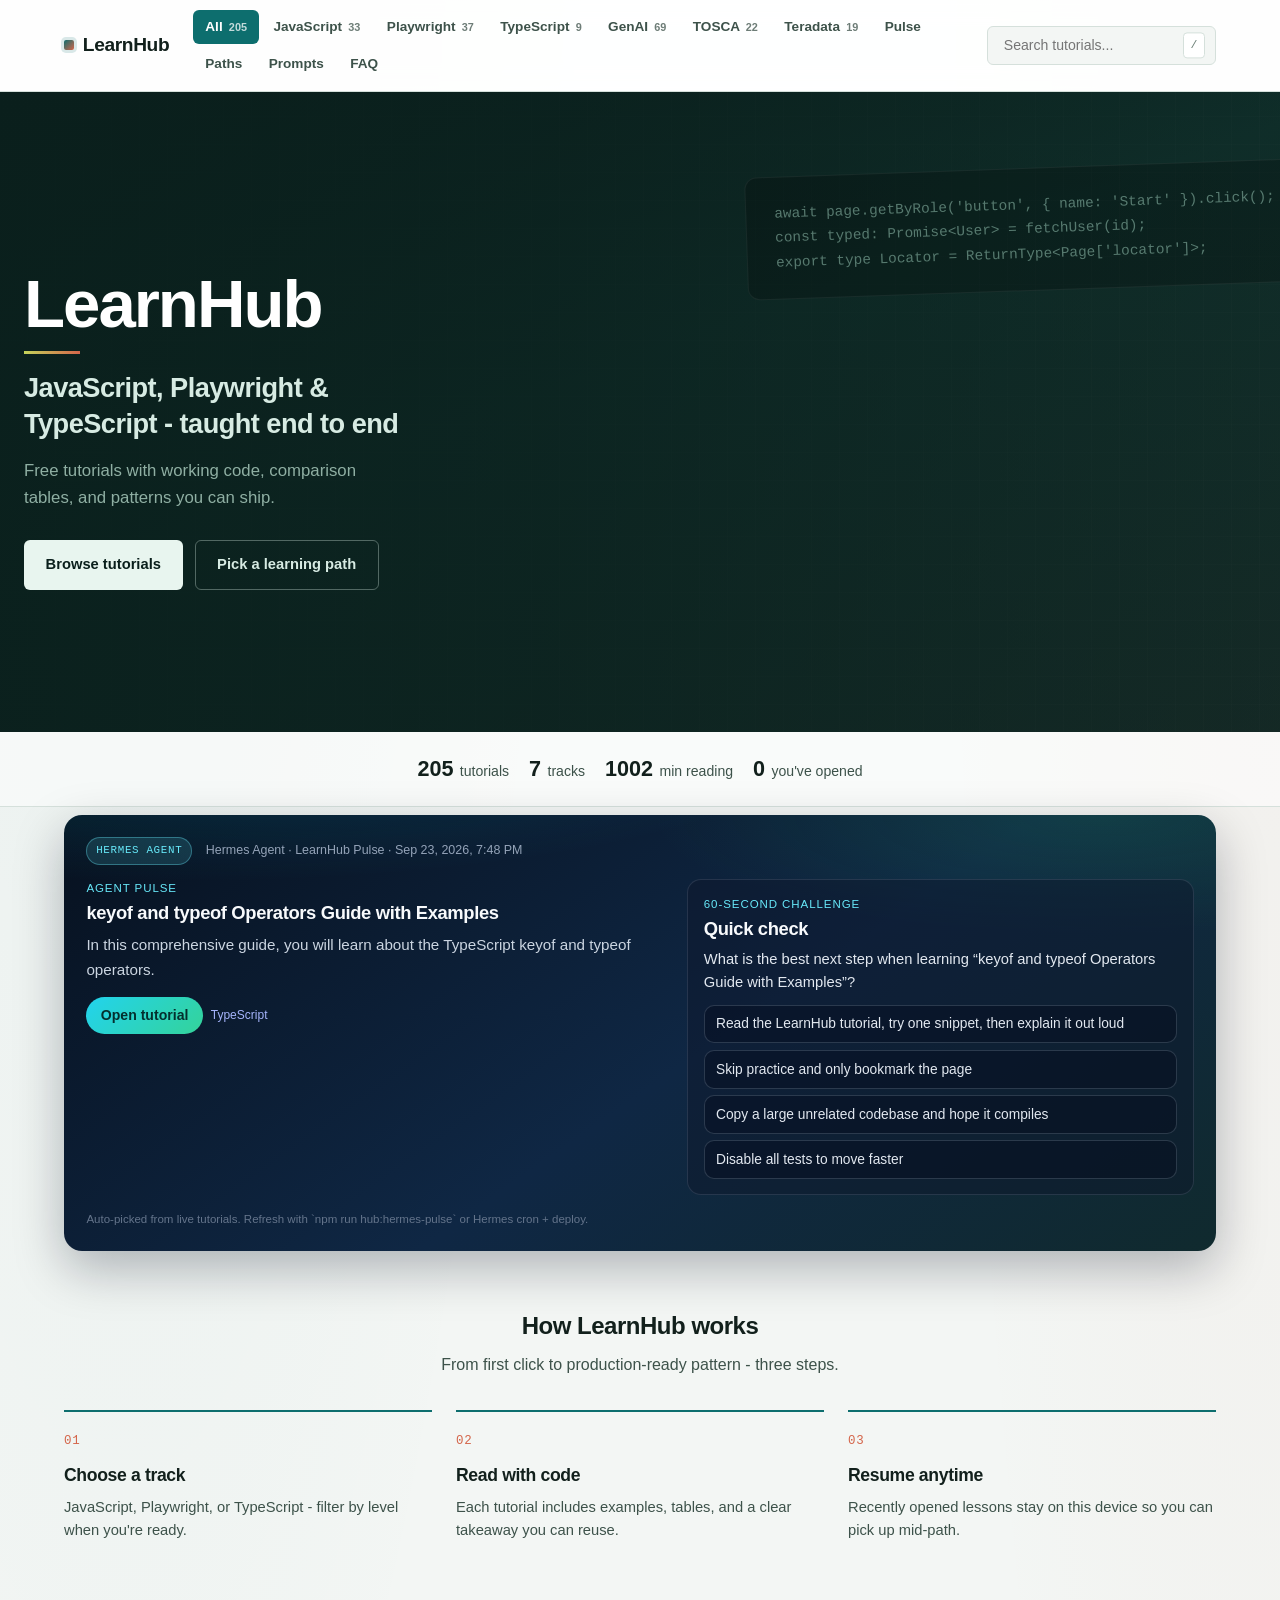
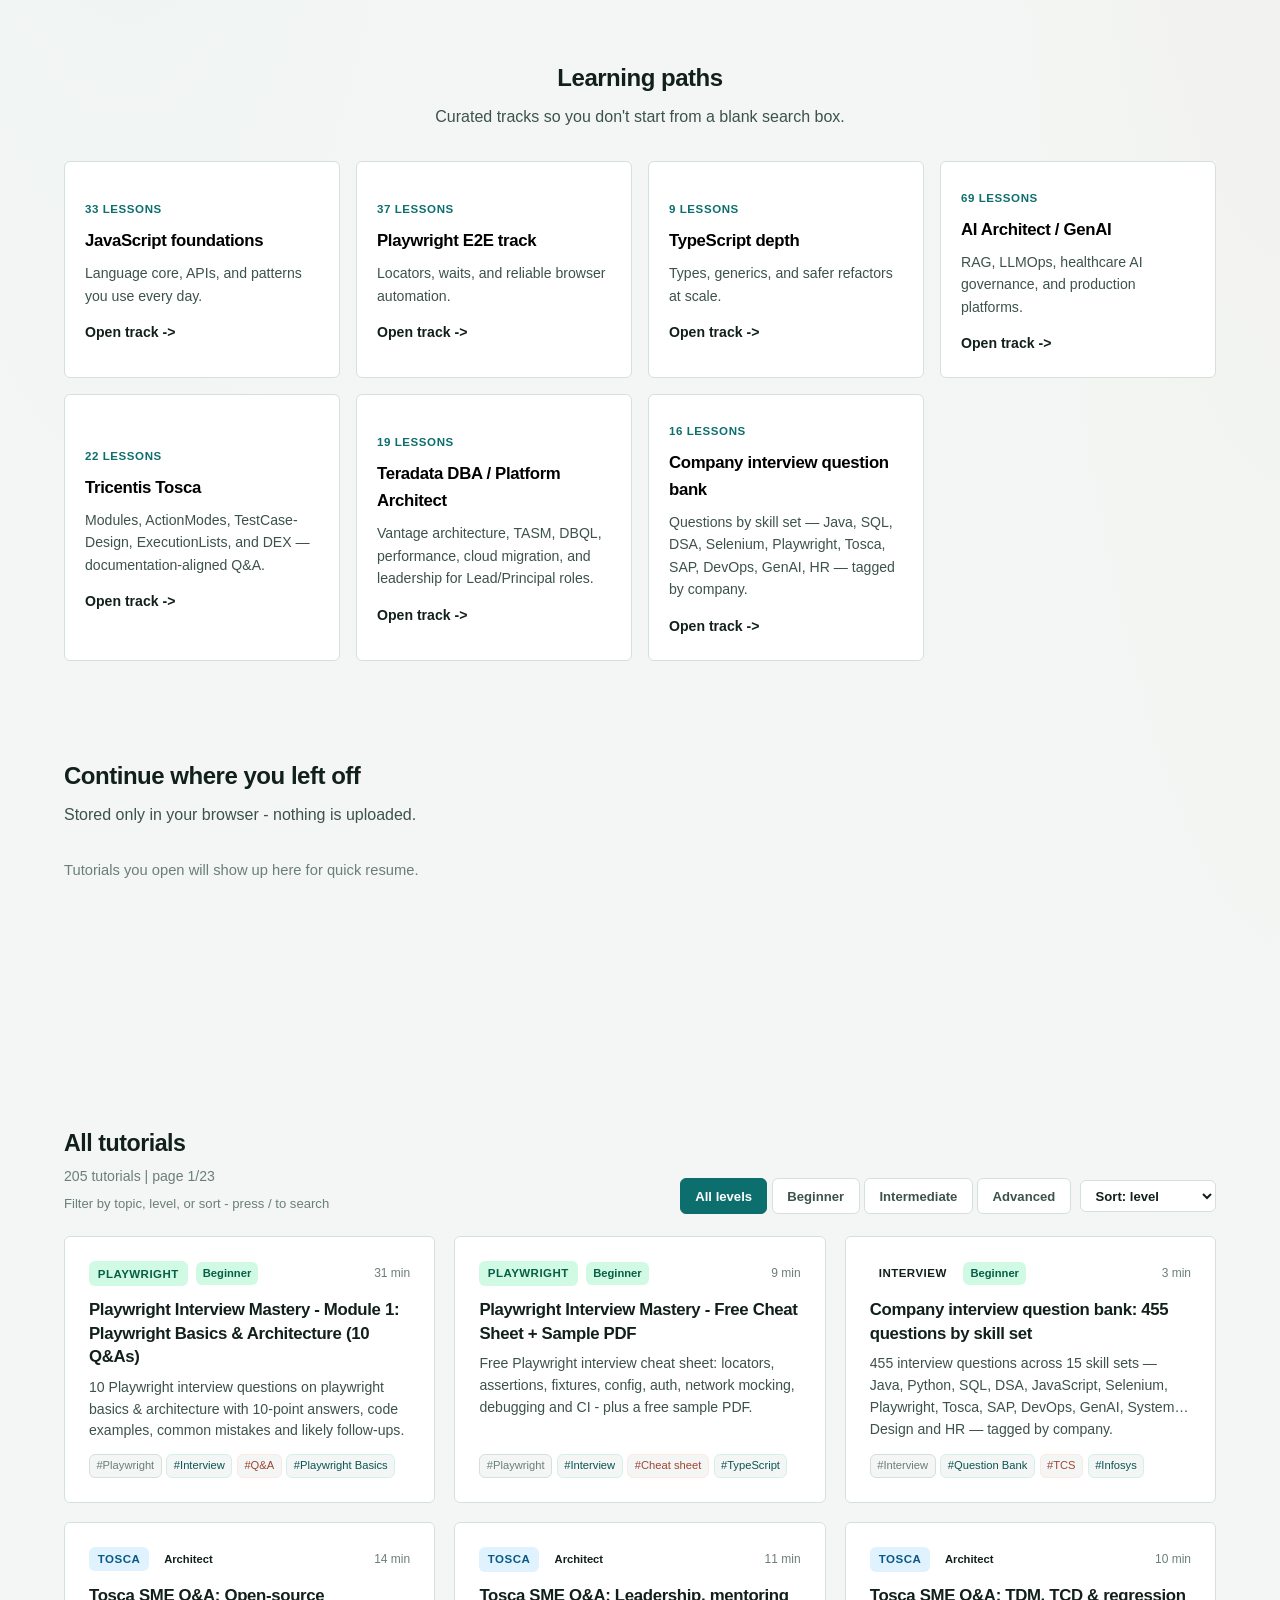
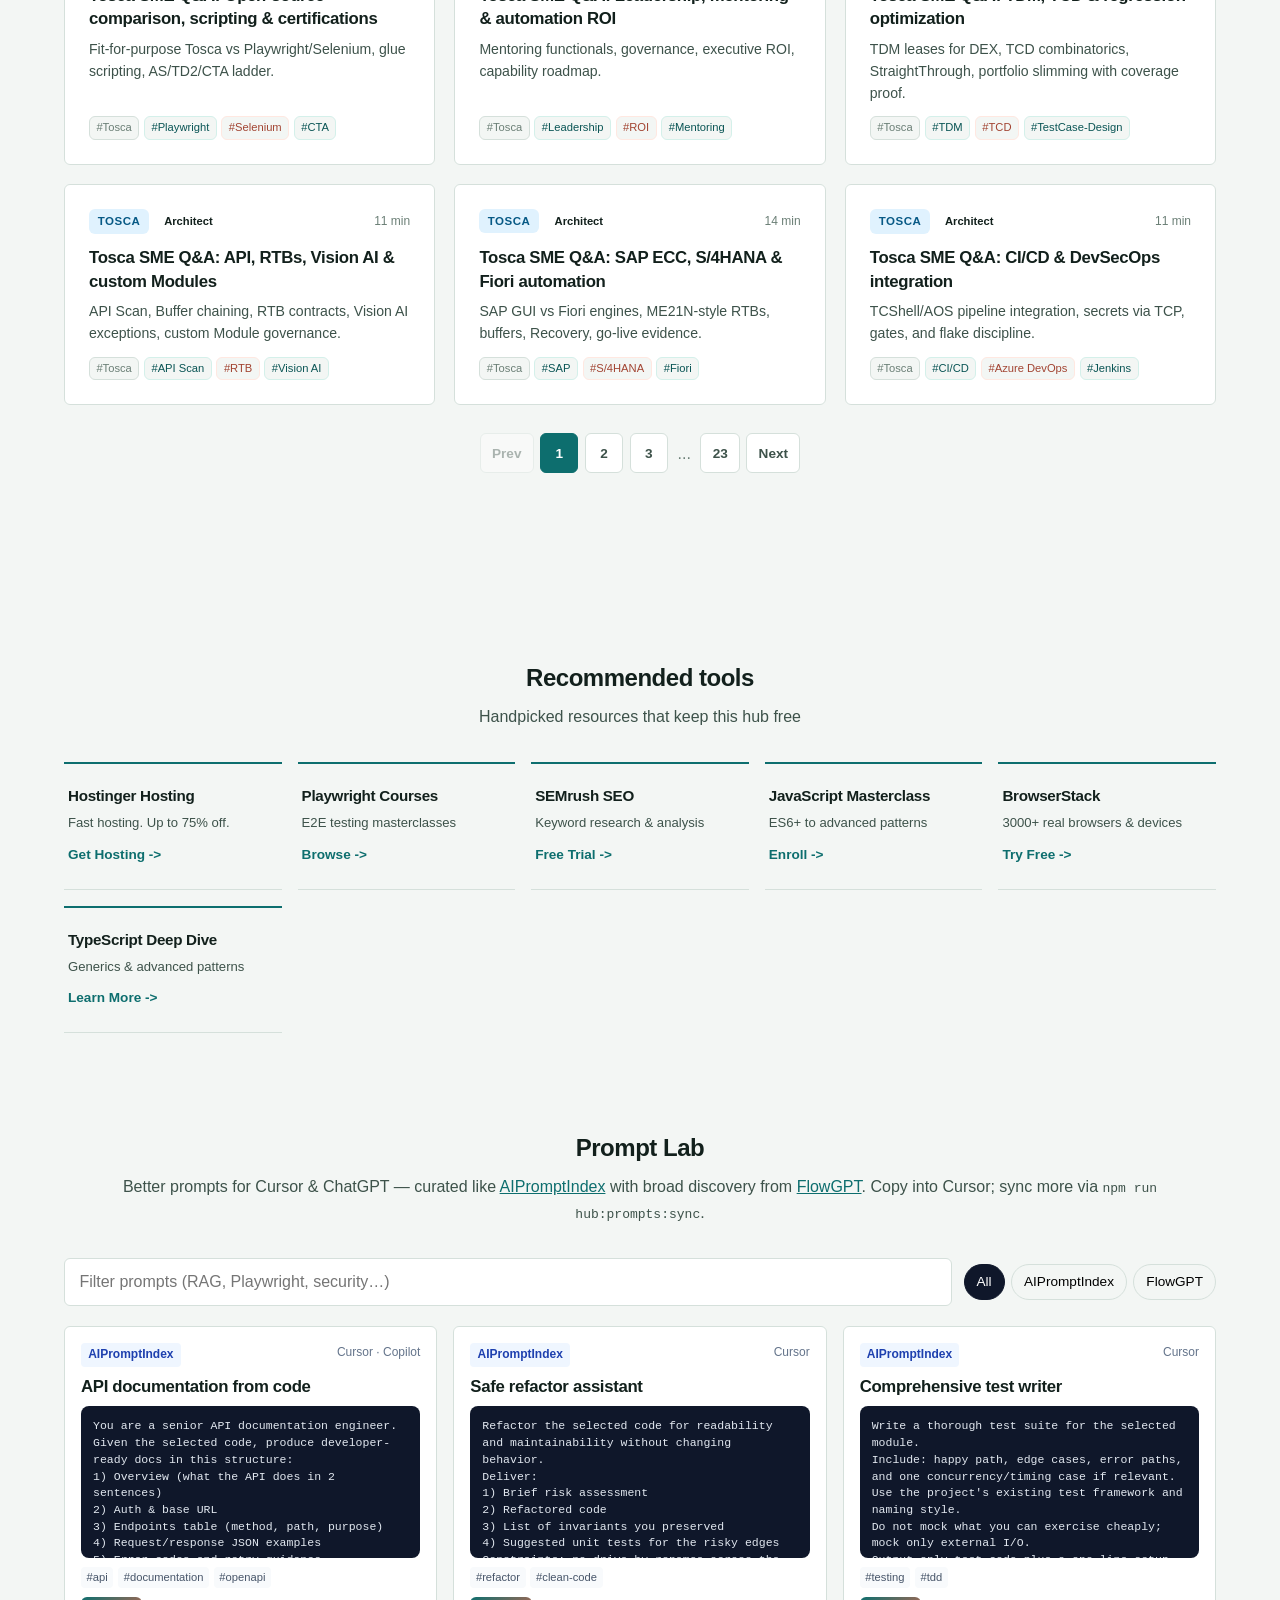
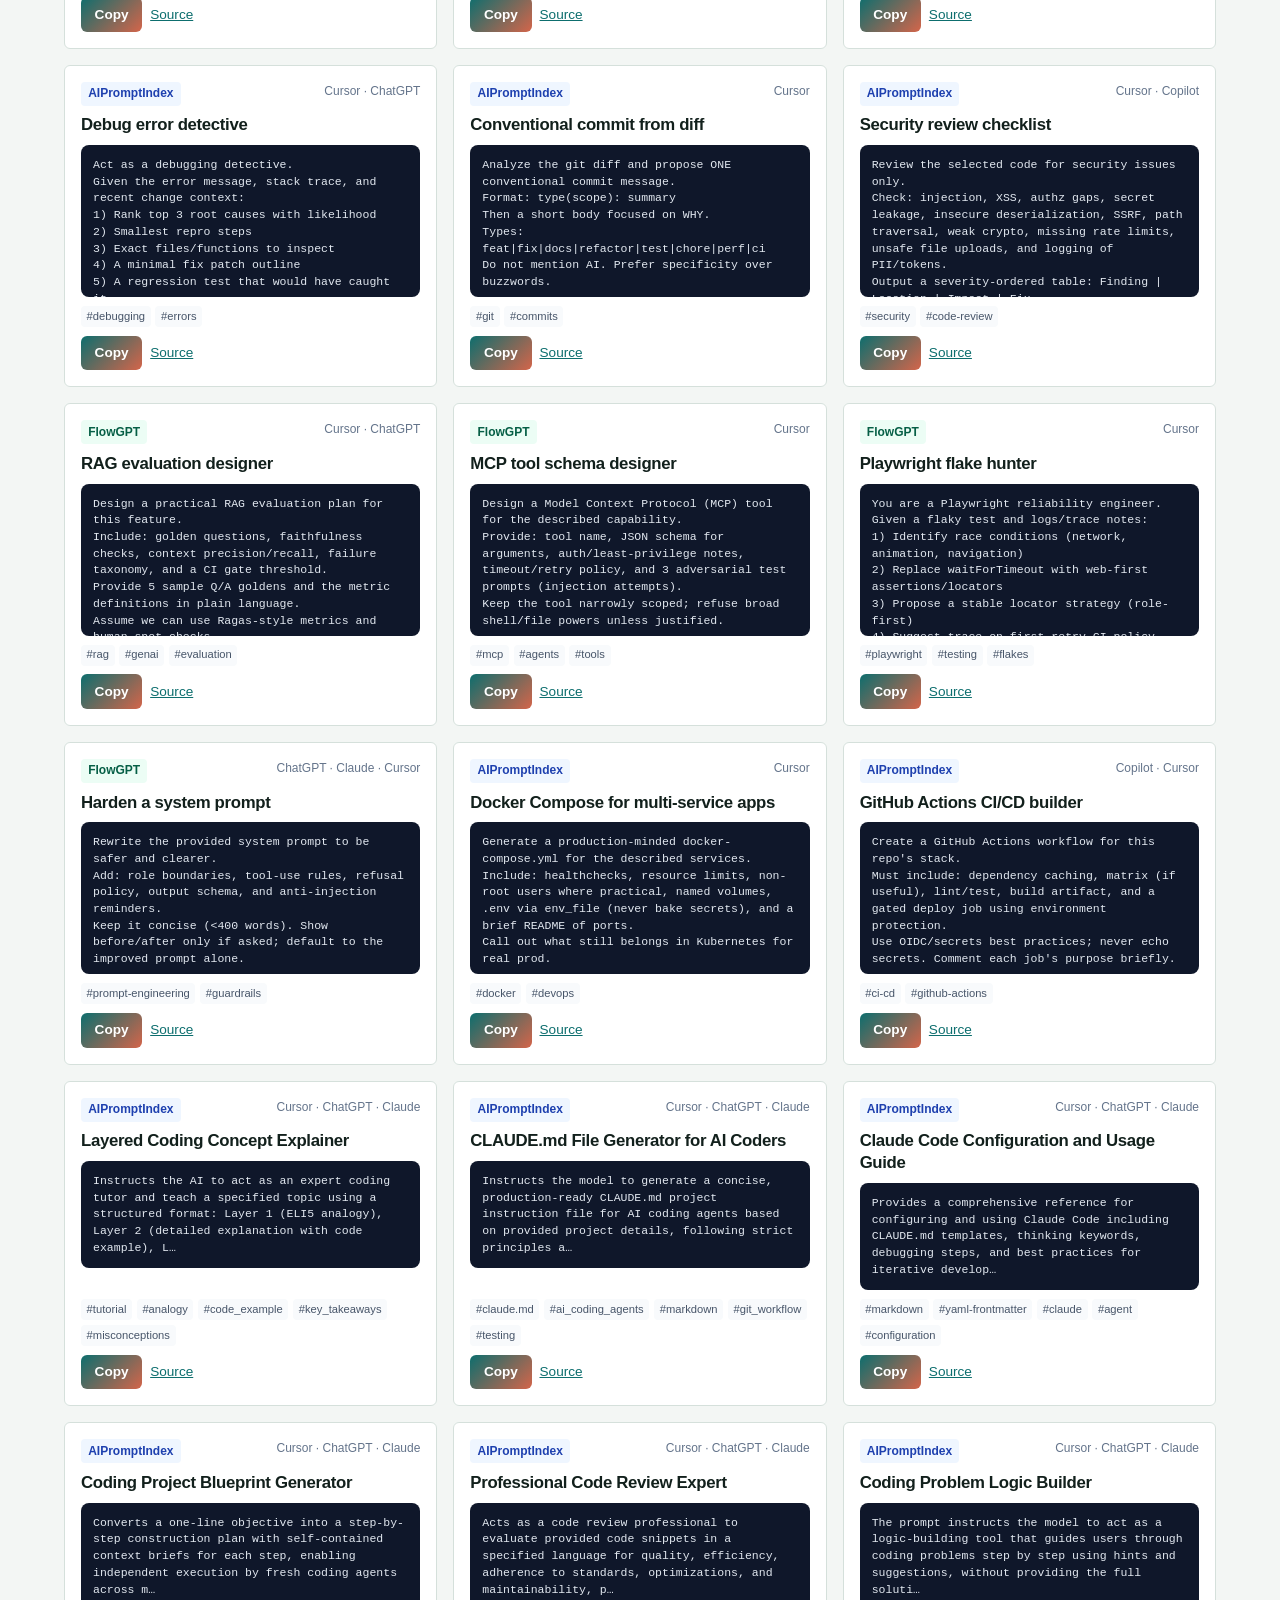
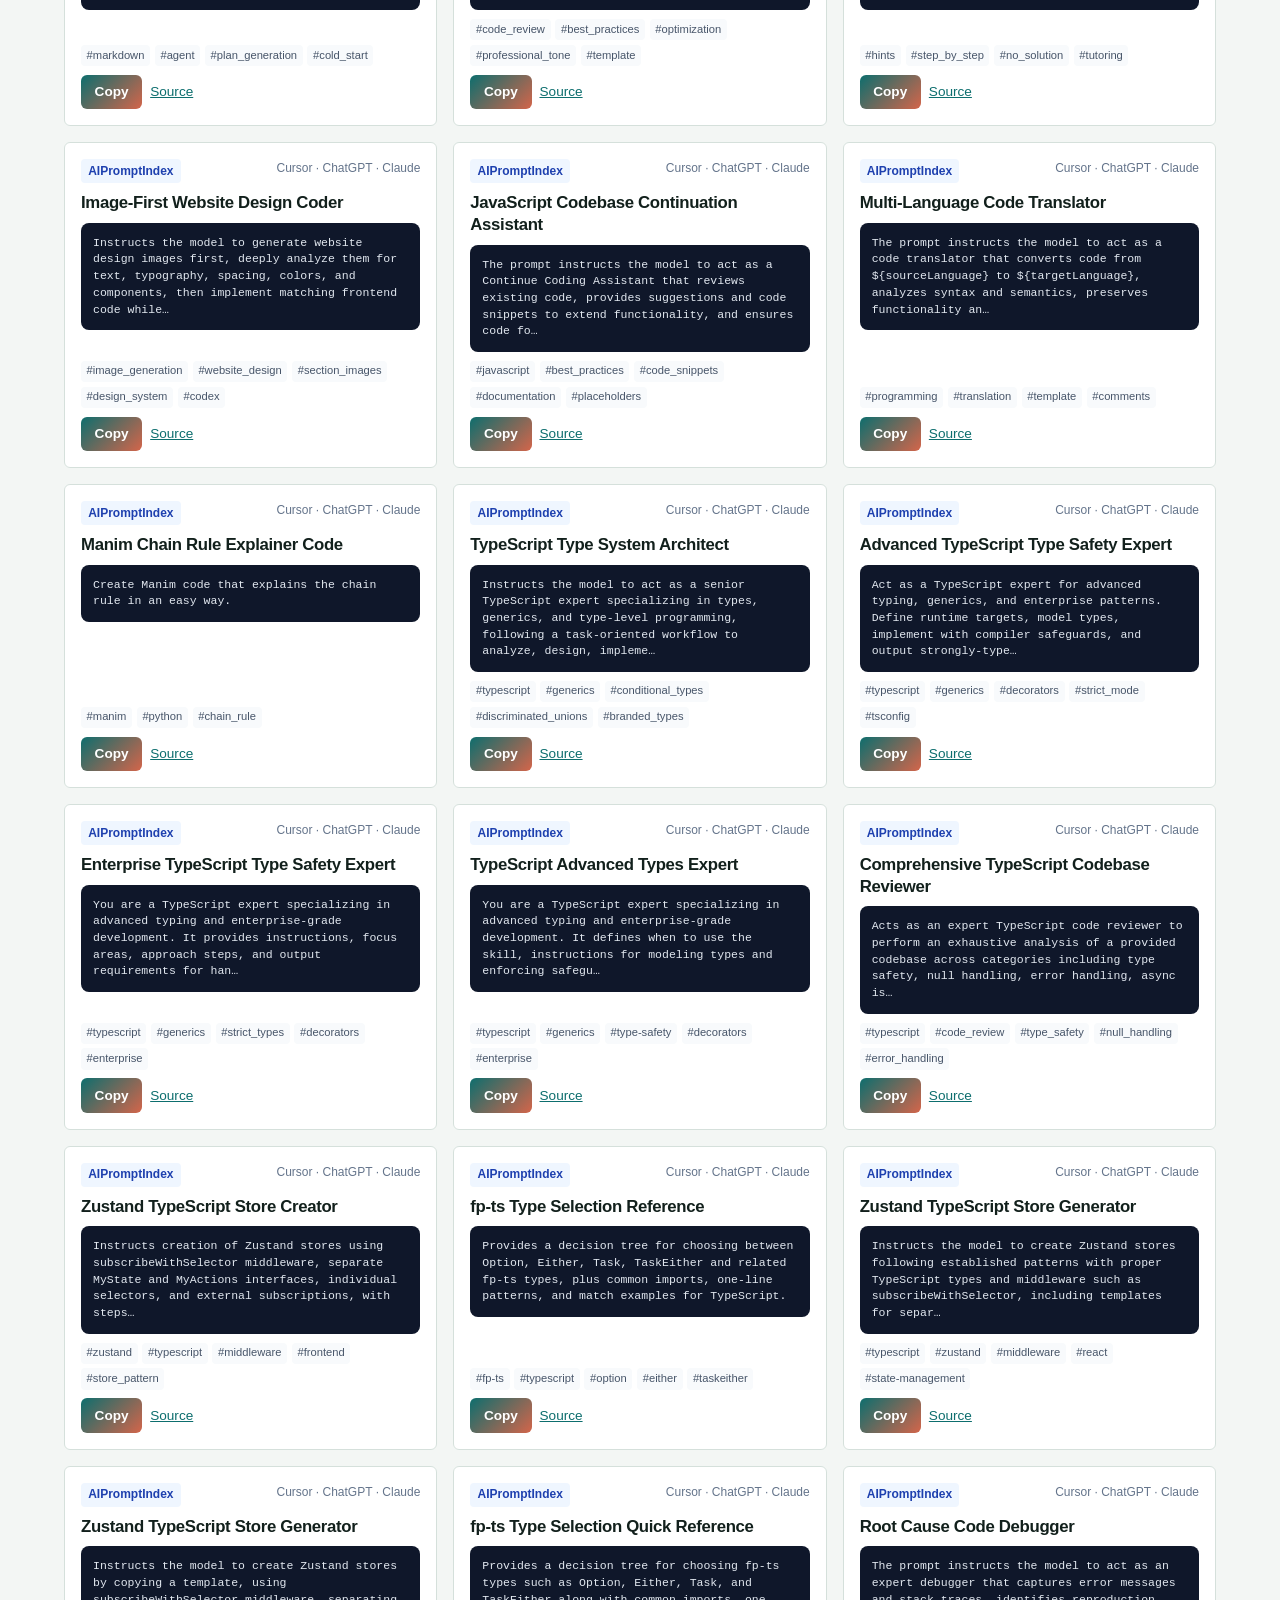
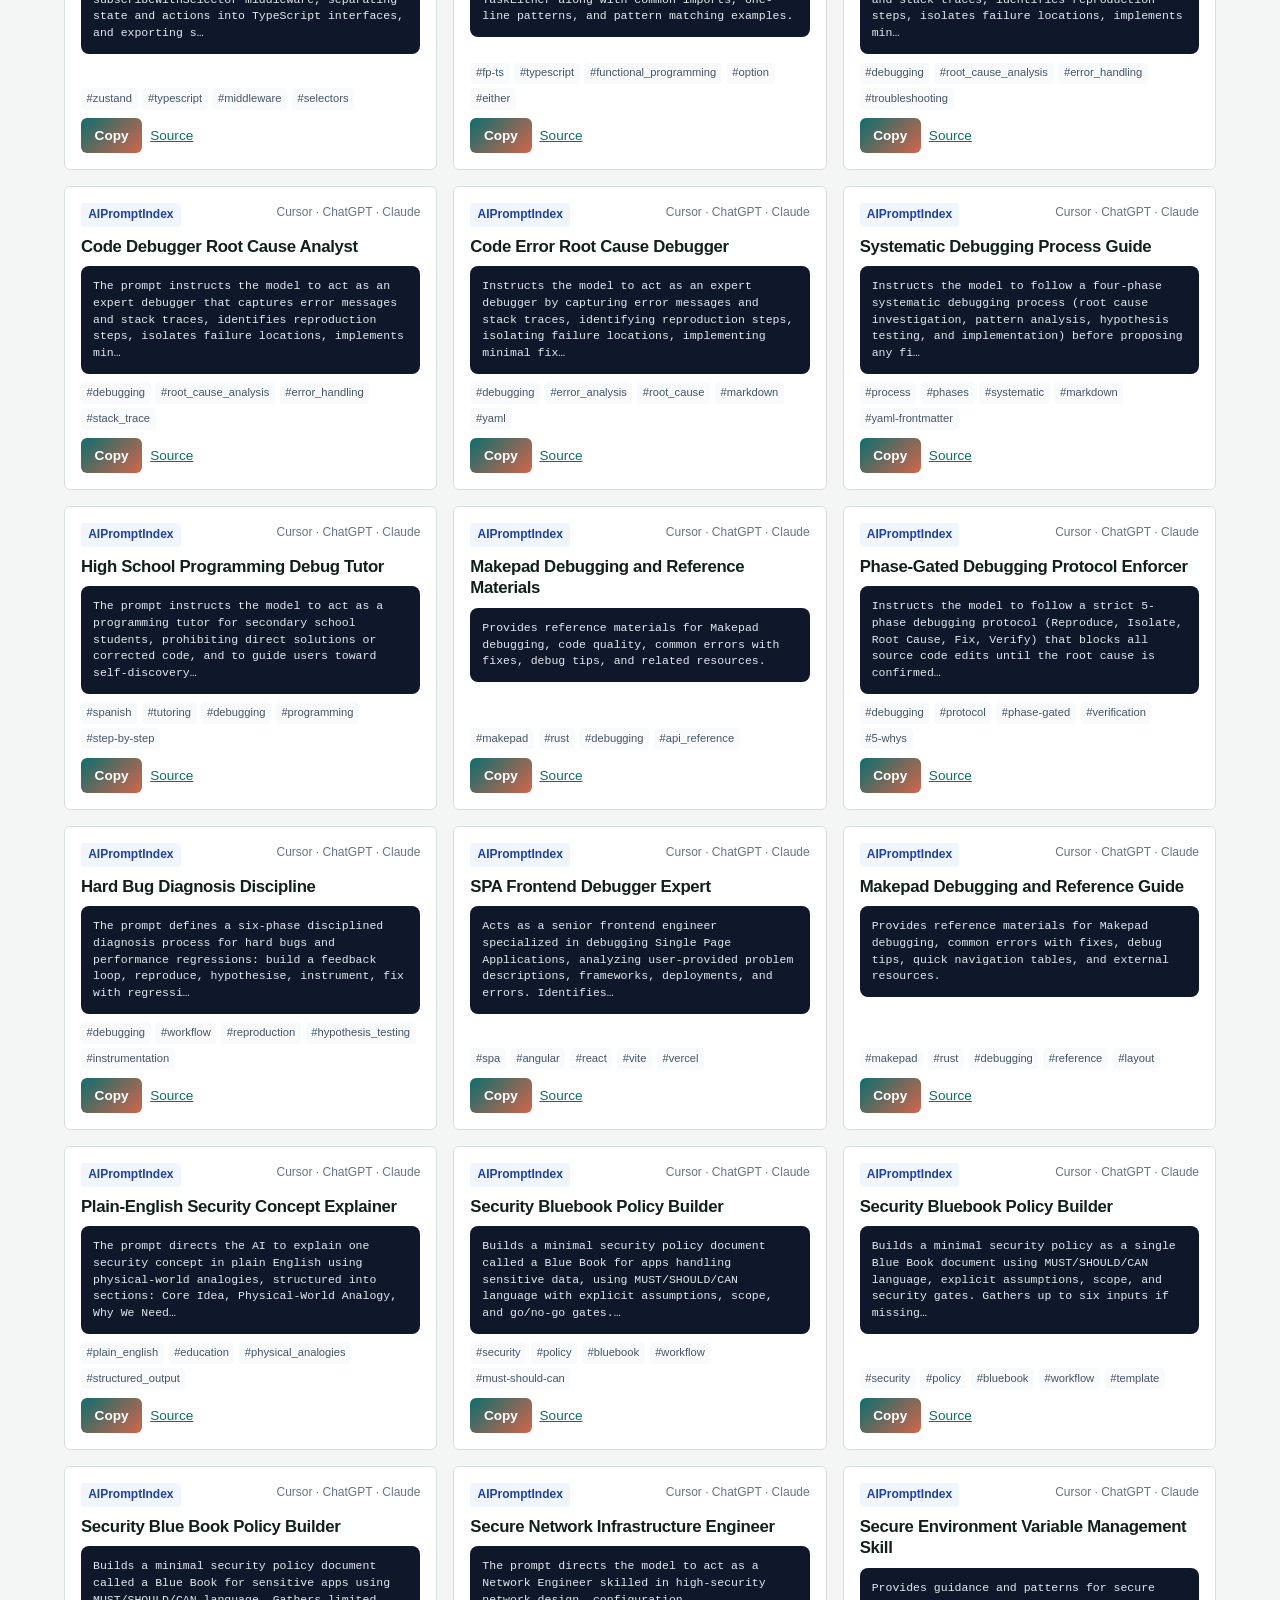
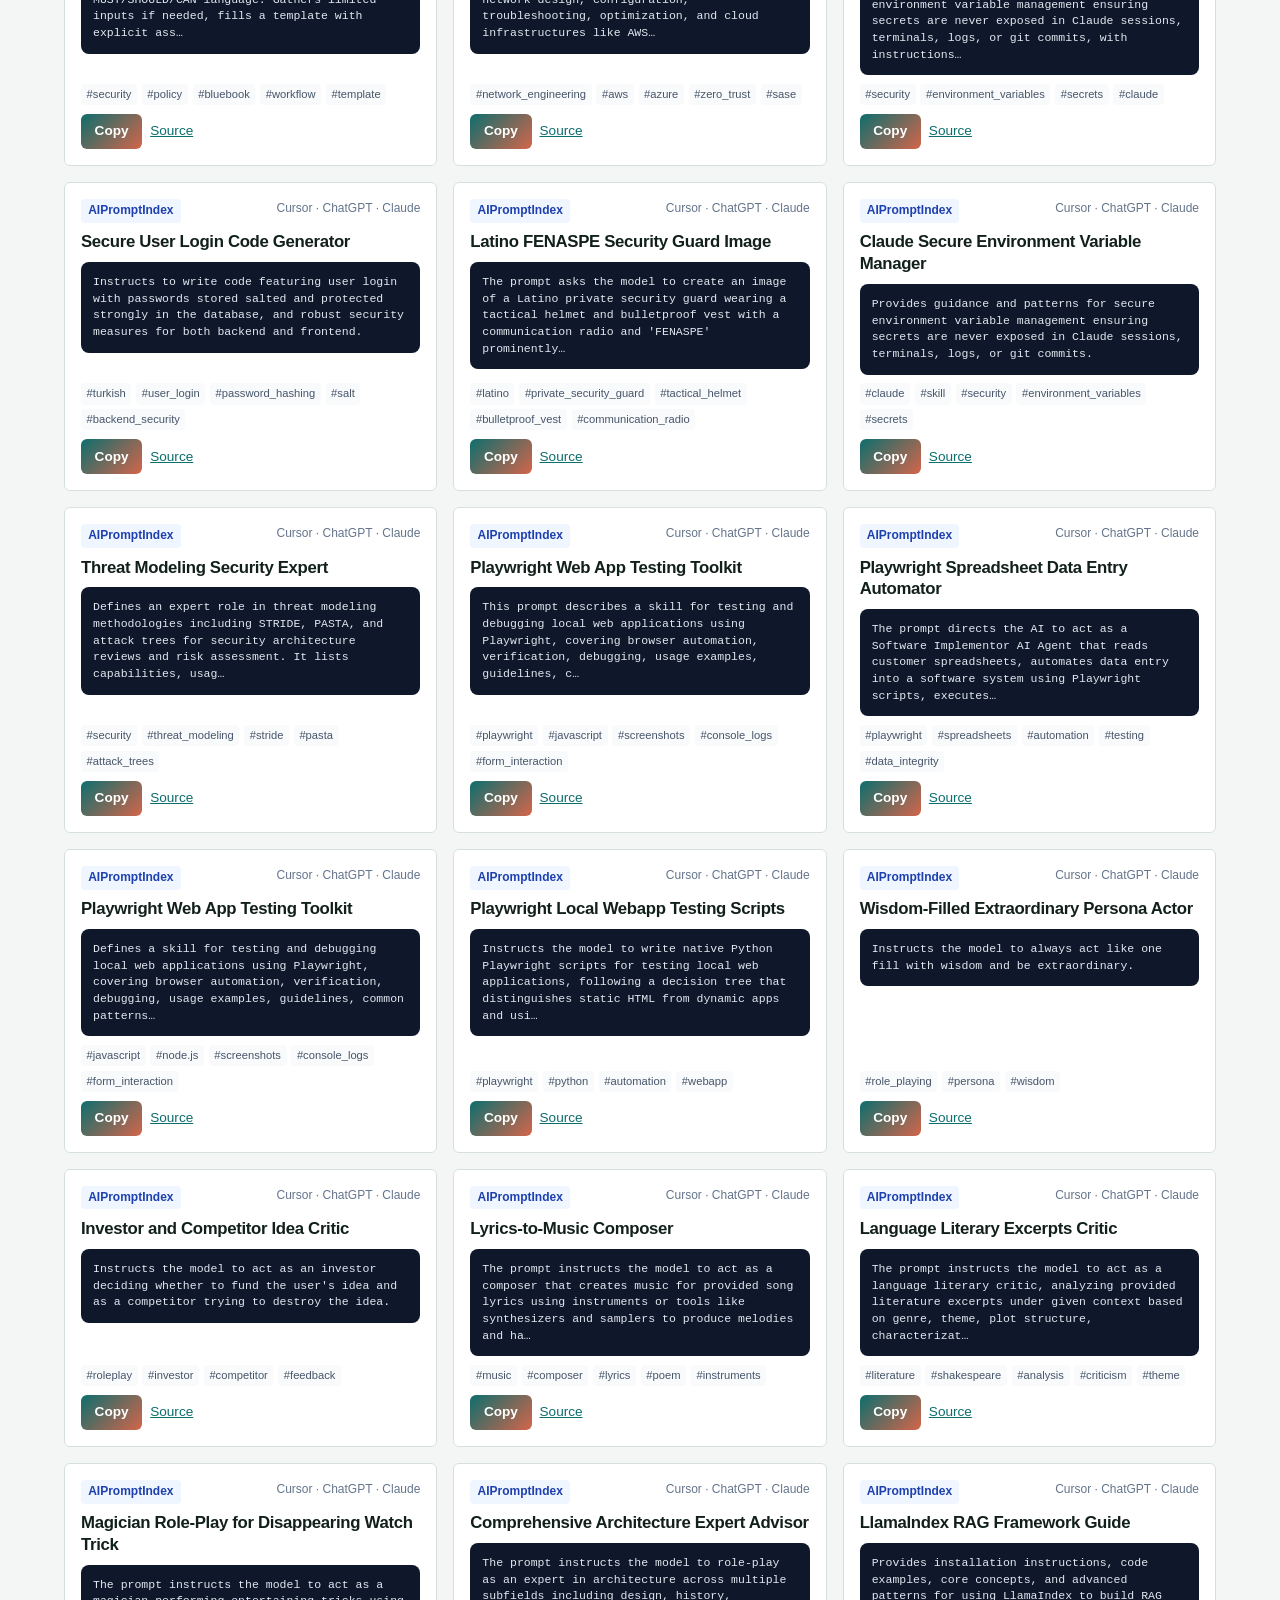
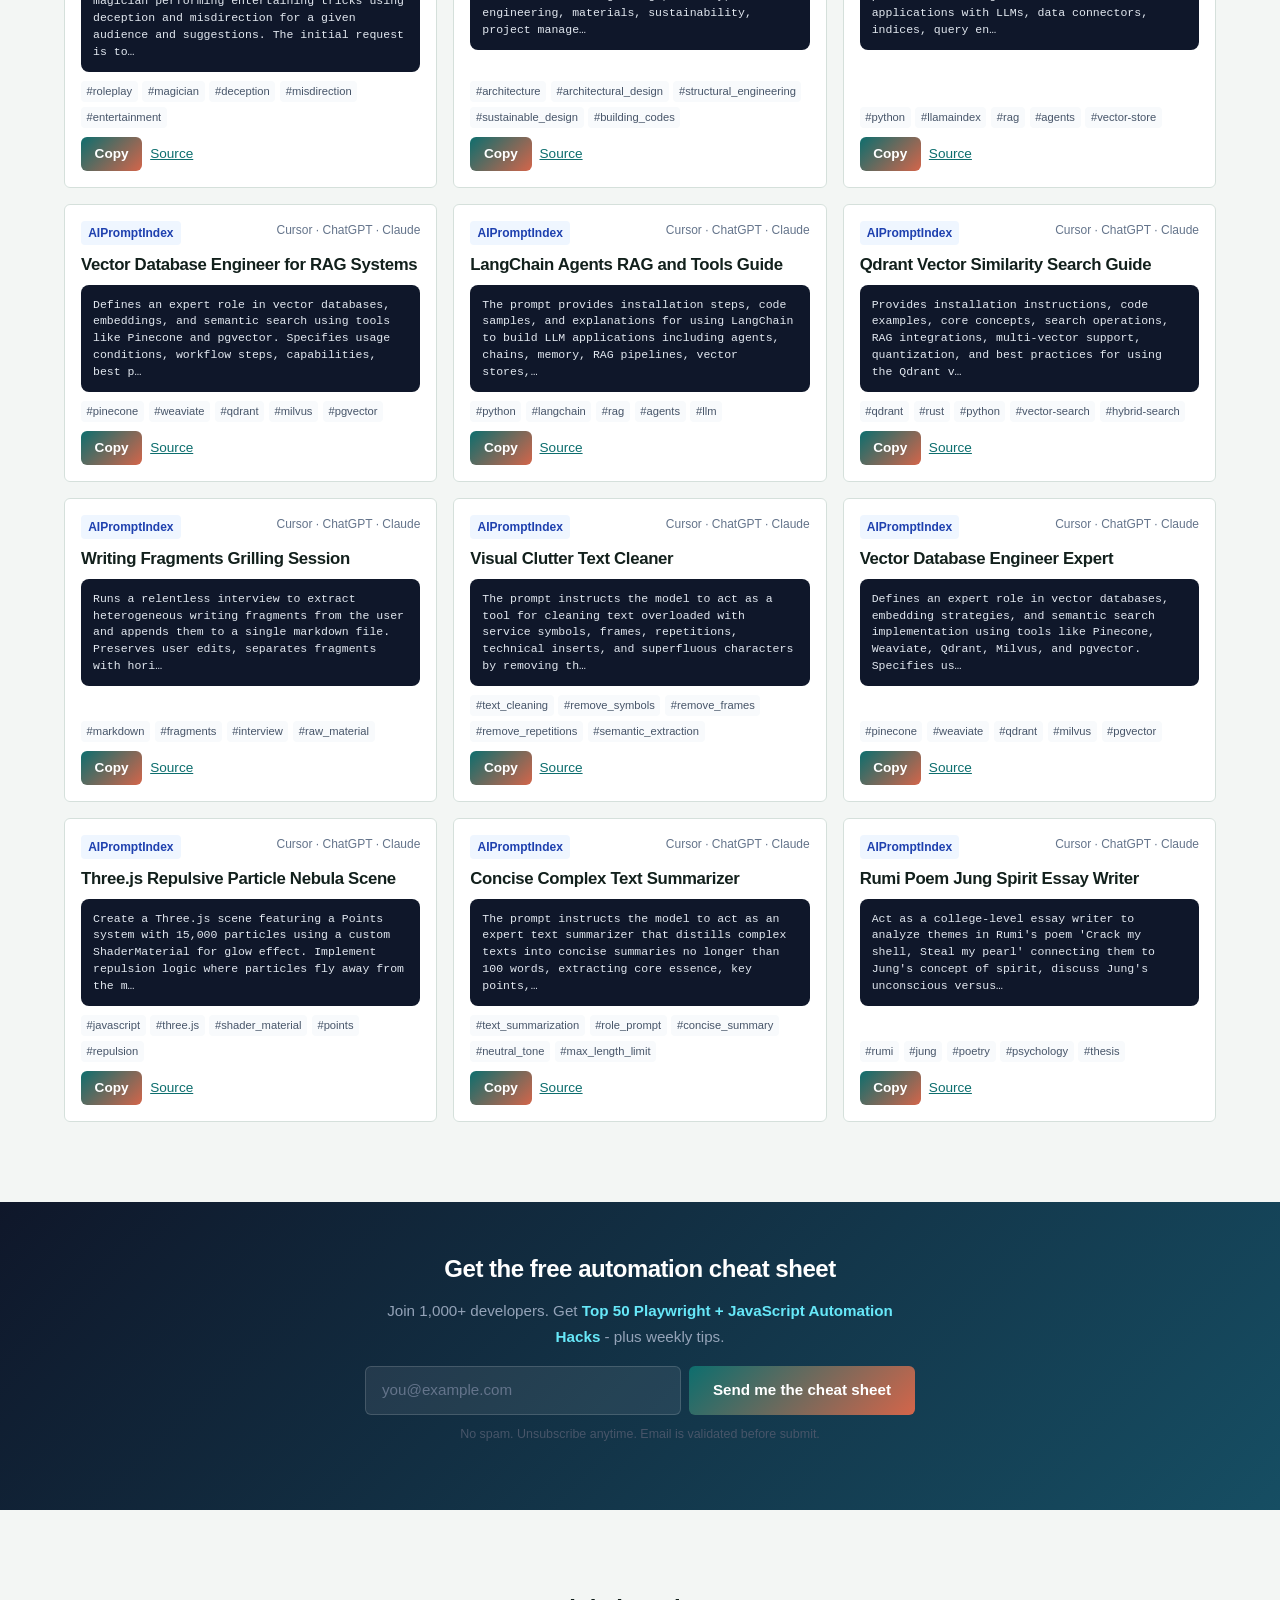
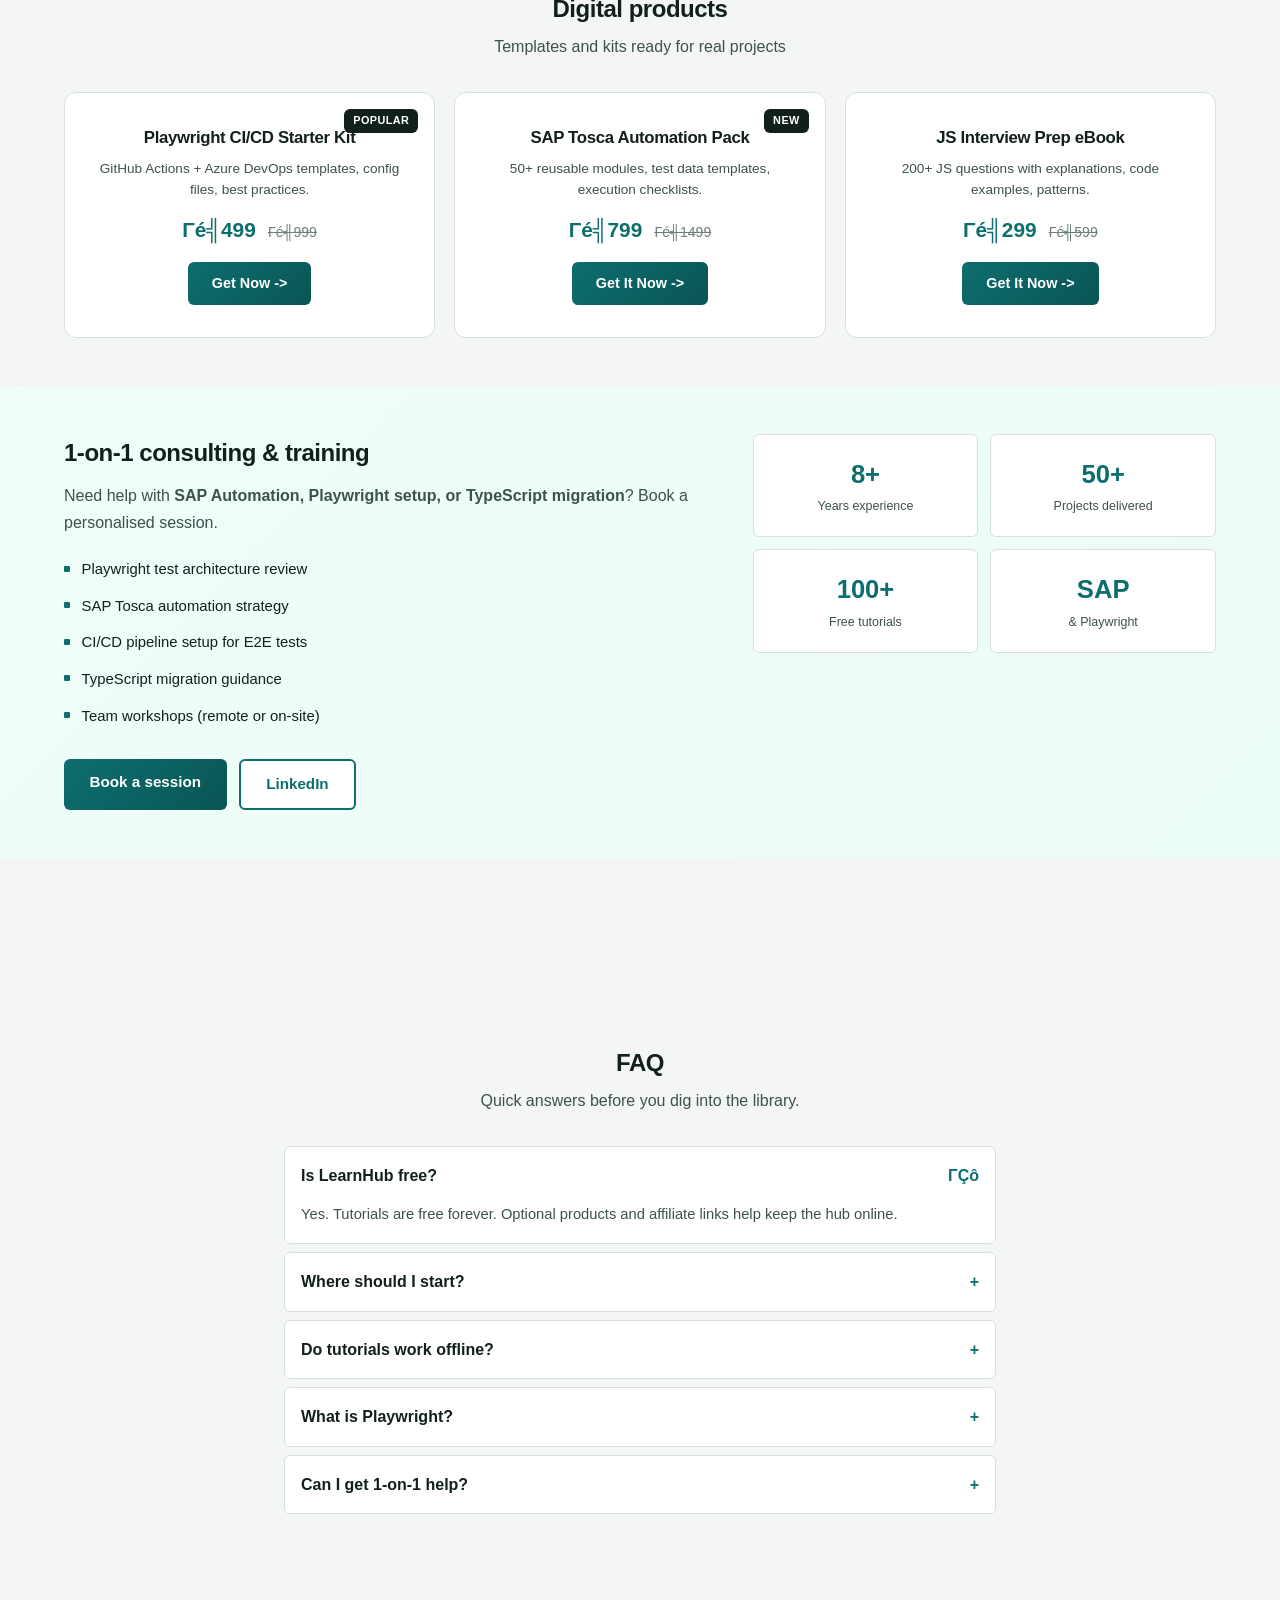
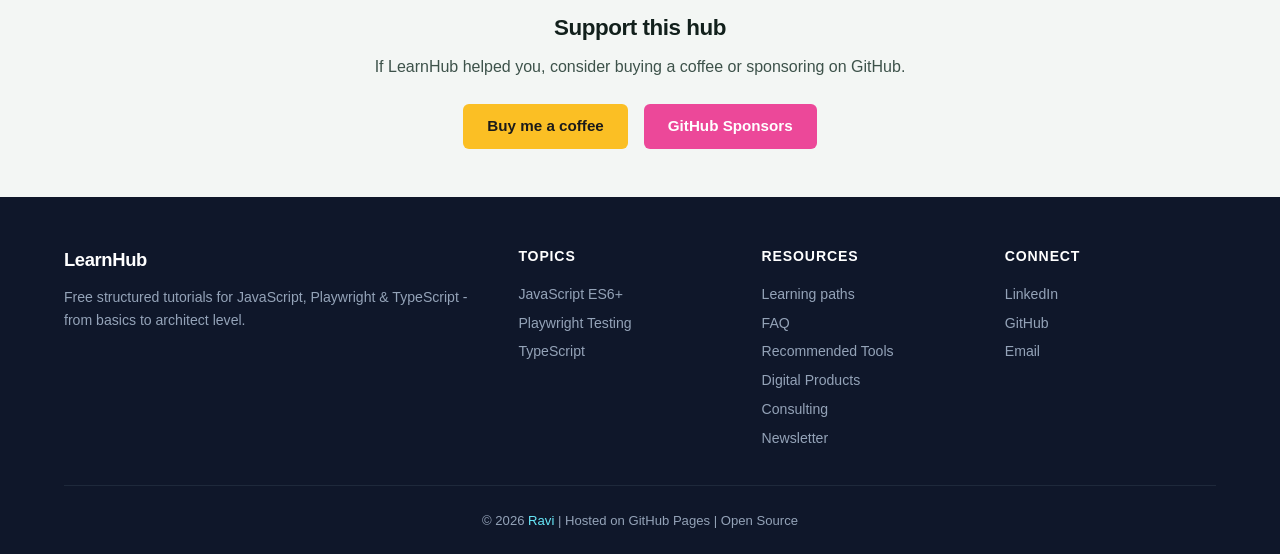
==== index.html @ b001bd67 "Deploy LearnHub site sync (user-pages)." ====
<!doctype html>
<html lang="en" data-theme="corporate">
  <head>
    <meta charset="UTF-8" />
    <meta name="viewport" content="width=device-width, initial-scale=1.0" />
    <title>JS | Playwright | TypeScript - Learning Hub | Basics to Architect | Free 2026</title>

    <!-- SEO Meta Tags -->
    <meta name="description" content="Free LearnHub tutorials for JavaScript, Playwright, and TypeScript - learning paths, searchable guides with working code, comparison tables, and patterns you can ship." />
    <meta name="keywords" content="JavaScript tutorial, Playwright tutorial, TypeScript guide, JavaScript guide with examples, Playwright testing guide, TypeScript best practices, step by step tutorial, beginner to architect, automation testing, end-to-end testing, web development, free learning, comparison tables, FAQs, code examples, 2026" />
    <meta name="author" content="Ravi" />
    <meta name="robots" content="index, follow, max-snippet:-1, max-image-preview:large, max-video-preview:-1" />
    <meta name="referrer" content="strict-origin-when-cross-origin" />
    <meta http-equiv="X-Content-Type-Options" content="nosniff" />
    <!-- CSP: allow LearnHub assets + fonts + Mermaid CDN + AdSense; block inline eval -->
    <meta http-equiv="Content-Security-Policy" content="default-src 'self'; script-src 'self' 'unsafe-inline' https://cdn.jsdelivr.net https://pagead2.googlesyndication.com https://www.googletagservices.com https://partner.googleadservices.com; style-src 'self' 'unsafe-inline' https://fonts.googleapis.com; font-src https://fonts.gstatic.com; img-src 'self' data: https:; connect-src 'self' https://cdn.jsdelivr.net https://pagead2.googlesyndication.com https://api.web3forms.com; frame-src https://googleads.g.doubleclick.net https://tpc.googlesyndication.com; base-uri 'self'; form-action 'self' https://api.web3forms.com; object-src 'none'" />
    <link rel="canonical" href="https://raviacn95.github.io/" />

    <!-- Open Graph -->
    <meta property="og:type" content="website" />
    <meta property="og:title" content="JS | Playwright | TypeScript - Learning Hub | Free 2026" />
    <meta property="og:description" content="100+ free detailed tutorial guides from beginner to architect level. Step-by-step examples, comparison tables, best practices, FAQs, and working code." />
    <meta property="og:url" content="https://raviacn95.github.io/" />
    <meta property="og:site_name" content="JS Playwright TypeScript Learning Hub" />
    <meta property="og:locale" content="en_US" />

    <!-- Twitter Card -->
    <meta name="twitter:card" content="summary_large_image" />
    <meta name="twitter:title" content="JS | Playwright | TypeScript - Learning Hub" />
    <meta name="twitter:description" content="100+ free detailed tutorial guides from beginner to architect level with step-by-step examples, comparison tables, best practices, and FAQs." />

    <!-- Structured Data: WebSite -->
    <script type="application/ld+json">
    {
      "@context": "https://schema.org",
      "@type": "WebSite",
      "name": "JS Playwright TypeScript Learning Hub",
      "url": "https://raviacn95.github.io/",
      "description": "100+ free detailed tutorial guides covering JavaScript, Playwright, and TypeScript",
      "publisher": { "@type": "Person", "name": "Ravi" },
      "potentialAction": {
        "@type": "SearchAction",
        "target": "https://raviacn95.github.io/?q={search_term_string}",
        "query-input": "required name=search_term_string"
      }
    }
    </script>

    <!-- Structured Data: Blog -->
    <script type="application/ld+json">
    {
      "@context": "https://schema.org",
      "@type": "Blog",
      "name": "JS Playwright TypeScript Learning Hub",
      "url": "https://raviacn95.github.io/",
      "description": "Comprehensive learning resource with 100+ detailed tutorial guides",
      "blogPost": [
        { "@type": "BlogPosting", "headline": "JavaScript Variables: var, let & const", "keywords": "javascript, variables, basics" },
        { "@type": "BlogPosting", "headline": "What is Playwright & Key Features", "keywords": "playwright, overview, features" }
      ]
    }
    </script>

    <!-- Structured Data: FAQ -->
    <script type="application/ld+json">
    {
      "@context": "https://schema.org",
      "@type": "FAQPage",
      "mainEntity": [
        { "@type": "Question", "name": "Is LearnHub free?", "acceptedAnswer": { "@type": "Answer", "text": "Yes. Tutorials are free forever. Optional products and affiliate links help keep the hub online." } },
        { "@type": "Question", "name": "Where should I start?", "acceptedAnswer": { "@type": "Answer", "text": "Open a learning path for JavaScript, Playwright, or TypeScript, or search a topic from the navbar." } },
        { "@type": "Question", "name": "What is Playwright?", "acceptedAnswer": { "@type": "Answer", "text": "Playwright is Microsoft's open-source framework for reliable end-to-end testing across Chromium, Firefox, and WebKit." } },
        { "@type": "Question", "name": "Can I get 1-on-1 help?", "acceptedAnswer": { "@type": "Answer", "text": "Yes. Consulting covers Playwright architecture, SAP Tosca, CI/CD, and TypeScript migration sessions." } }
      ]
    }
    </script>

    <!-- Google AdSense loaded after first paint (see footer) -->

    <link rel="preconnect" href="https://fonts.googleapis.com" />
    <link rel="preconnect" href="https://fonts.gstatic.com" crossorigin />
    <link href="https://fonts.googleapis.com/css2?family=DM+Mono:wght@400;500&family=Syne:wght@600;700;800&family=Manrope:wght@400;500;600;700&display=swap" rel="stylesheet" />
    <link rel="stylesheet" href="styles.css?v=ghmuepulse1" />
    <link rel="preload" href="website-posts-data.js?v=ghmvcwblwm" as="script" />
    <link rel="preload" href="prompt-suggestions-data.js?v=ghmueprompt1" as="script" />
    <link rel="preload" href="hermes-pulse.json?v=ghmuepulse1" as="fetch" crossorigin />
  </head>
  <body>
    <a class="skip-link" href="#tutorials">Skip to tutorials</a>
    <div class="reading-progress" id="reading-progress"></div>

    <nav class="navbar" id="navbar">
      <div class="nav-inner">
        <a href="#" class="nav-logo" id="nav-home">
          <span class="logo-mark" aria-hidden="true"></span>
          <span class="logo-text">LearnHub</span>
        </a>
        <div class="nav-links" id="nav-links">
          <a href="#" class="nav-link active" data-filter="All">All</a>
          <a href="#" class="nav-link" data-filter="JavaScript">JavaScript</a>
          <a href="#" class="nav-link" data-filter="Playwright">Playwright</a>
          <a href="#" class="nav-link" data-filter="TypeScript">TypeScript</a>
          <a href="#" class="nav-link" data-filter="GenAI">GenAI</a>
          <a href="#" class="nav-link" data-filter="TOSCA">TOSCA</a>
          <a href="#" class="nav-link" data-filter="Teradata">Teradata</a>
          <a href="#agent-pulse" class="nav-link" data-nav="anchor">Pulse</a>
          <a href="#paths" class="nav-link" data-nav="anchor">Paths</a>
          <a href="#prompt-lab" class="nav-link" data-nav="anchor">Prompts</a>
          <a href="#faq" class="nav-link" data-nav="anchor">FAQ</a>
        </div>
        <div class="nav-search">
          <kbd class="search-kbd" aria-hidden="true">/</kbd>
          <input type="search" id="search" placeholder="Search tutorials..." aria-label="Search tutorials" autocomplete="off" maxlength="120" spellcheck="false" />
        </div>
        <button class="nav-hamburger" id="hamburger" aria-label="Toggle menu" aria-expanded="false">
          <span></span><span></span><span></span>
        </button>
      </div>
    </nav>

    <header class="hero" id="hero">
      <div class="hero-bg" aria-hidden="true">
        <pre class="hero-code-plane"><code>await page.getByRole('button', { name: 'Start' }).click();
const typed: Promise&lt;User&gt; = fetchUser(id);
export type Locator = ReturnType&lt;Page['locator']&gt;;</code></pre>
      </div>
      <div class="hero-inner">
        <p class="hero-brand">LearnHub</p>
        <h1>JavaScript, Playwright &amp; TypeScript - taught end to end</h1>
        <p class="hero-sub">Free tutorials with working code, comparison tables, and patterns you can ship.</p>
        <div class="hero-cta">
          <a href="#tutorials" class="hero-btn hero-btn-primary">Browse tutorials</a>
          <a href="#paths" class="hero-btn hero-btn-ghost">Pick a learning path</a>
        </div>
      </div>
    </header>

    <div id="below-hero">
      <section class="trust-strip" aria-label="Hub stats">
        <div class="container">
          <div class="live-stats" id="live-stats"></div>
        </div>
      </section>

      <section class="section-wrap hermes-pulse-section" id="agent-pulse" aria-label="Hermes Agent Pulse">
        <div class="container">
          <div class="hermes-pulse" id="hermes-pulse">
            <div class="hermes-pulse-loading">Loading Agent Pulse…</div>
          </div>
        </div>
      </section>

      <section class="section-wrap how-section" id="how">
        <div class="container">
          <div class="section-header">
            <h2>How LearnHub works</h2>
            <p>From first click to production-ready pattern - three steps.</p>
          </div>
          <ol class="how-grid">
            <li class="how-step">
              <span class="how-num">01</span>
              <h3>Choose a track</h3>
              <p>JavaScript, Playwright, or TypeScript - filter by level when you're ready.</p>
            </li>
            <li class="how-step">
              <span class="how-num">02</span>
              <h3>Read with code</h3>
              <p>Each tutorial includes examples, tables, and a clear takeaway you can reuse.</p>
            </li>
            <li class="how-step">
              <span class="how-num">03</span>
              <h3>Resume anytime</h3>
              <p>Recently opened lessons stay on this device so you can pick up mid-path.</p>
            </li>
          </ol>
        </div>
      </section>

      <section class="section-wrap paths-section" id="paths">
        <div class="container">
          <div class="section-header">
            <h2>Learning paths</h2>
            <p>Curated tracks so you don't start from a blank search box.</p>
          </div>
          <div class="paths-grid" id="paths-grid"></div>
        </div>
      </section>

      <section class="section-wrap recent-section" id="continue">
        <div class="container">
          <div class="section-header left">
            <h2>Continue where you left off</h2>
            <p>Stored only in your browser - nothing is uploaded.</p>
          </div>
          <div class="recent-rail" id="recent-rail"></div>
        </div>
      </section>
    </div>

    <div class="ad-slot ad-leaderboard" data-ad-lazy>
      <ins class="adsbygoogle" style="display:block" data-ad-client="ca-pub-2441085120272132" data-ad-slot="TOP_SLOT_ID" data-ad-format="horizontal" data-full-width-responsive="true"></ins>
    </div>

    <main class="home-view" id="home-view">
      <div class="container" id="tutorials">
        <div class="feed-header">
          <div class="feed-heading">
            <h2 id="feed-title">All tutorials</h2>
            <span class="post-count" id="post-count"></span>
            <p class="search-meta" id="search-meta"></p>
          </div>
          <div class="feed-controls">
            <div class="feed-levels" role="group" aria-label="Filter by level">
              <button class="level-btn active" data-level="All">All levels</button>
              <button class="level-btn lb-beginner" data-level="beginner">Beginner</button>
              <button class="level-btn lb-intermediate" data-level="intermediate">Intermediate</button>
              <button class="level-btn lb-advanced" data-level="advanced">Advanced</button>
            </div>
            <label class="sort-label">
              <span class="sr-only">Sort</span>
              <select id="sort-select" aria-label="Sort tutorials">
                <option value="level">Sort: level</option>
                <option value="newest">Sort: newest</option>
                <option value="title">Sort: title</option>
                <option value="read">Sort: read time</option>
              </select>
            </label>
            <button type="button" class="clear-filters hidden" id="clear-filters">Clear filters</button>
          </div>
        </div>
        <div class="posts-grid" id="posts-grid"></div>
        <nav class="pagination hidden" id="pagination" aria-label="Tutorial pages"></nav>
      </div>

      <!-- AD: Mid-content -->
      <div class="ad-slot ad-mid" data-ad-lazy>
        <ins class="adsbygoogle" style="display:block" data-ad-client="ca-pub-2441085120272132" data-ad-slot="MID_SLOT_ID" data-ad-format="auto" data-full-width-responsive="true"></ins>
      </div>

      <!-- AFFILIATE -->
      <section class="section-wrap" id="resources">
        <div class="container">
          <div class="section-header">
            <h2>Recommended tools</h2>
            <p>Handpicked resources that keep this hub free</p>
          </div>
          <div class="affiliate-grid">
            <a href="https://www.hostinger.com/special/playwright-testing" class="affiliate-card" target="_blank" rel="noopener noreferrer sponsored">
              <h3>Hostinger Hosting</h3><p>Fast hosting. Up to 75% off.</p><span class="aff-cta">Get Hosting -></span>
            </a>
            <a href="https://www.udemy.com/topic/playwright/" class="affiliate-card" target="_blank" rel="noopener noreferrer sponsored">
              <h3>Playwright Courses</h3><p>E2E testing masterclasses</p><span class="aff-cta">Browse -></span>
            </a>
            <a href="https://www.semrush.com/" class="affiliate-card" target="_blank" rel="noopener noreferrer sponsored">
              <h3>SEMrush SEO</h3><p>Keyword research & analysis</p><span class="aff-cta">Free Trial -></span>
            </a>
            <a href="https://www.udemy.com/topic/javascript/" class="affiliate-card" target="_blank" rel="noopener noreferrer sponsored">
              <h3>JavaScript Masterclass</h3><p>ES6+ to advanced patterns</p><span class="aff-cta">Enroll -></span>
            </a>
            <a href="https://www.browserstack.com/" class="affiliate-card" target="_blank" rel="noopener noreferrer sponsored">
              <h3>BrowserStack</h3><p>3000+ real browsers & devices</p><span class="aff-cta">Try Free -></span>
            </a>
            <a href="https://www.udemy.com/topic/typescript/" class="affiliate-card" target="_blank" rel="noopener noreferrer sponsored">
              <h3>TypeScript Deep Dive</h3><p>Generics & advanced patterns</p><span class="aff-cta">Learn More -></span>
            </a>
          </div>
        </div>
      </section>

      <!-- PROMPT LAB (FlowGPT + AIPromptIndex) -->
      <section class="section-wrap prompt-lab" id="prompt-lab">
        <div class="container">
          <div class="section-header">
            <h2>Prompt Lab</h2>
            <p>
              Better prompts for Cursor &amp; ChatGPT — curated like
              <a href="https://aipromptindex.io/best/coding-prompts/" target="_blank" rel="noopener noreferrer">AIPromptIndex</a>
              with broad discovery from
              <a href="https://flowgpt.com/" target="_blank" rel="noopener noreferrer">FlowGPT</a>.
              Copy into Cursor; sync more via <code>npm run hub:prompts:sync</code>.
            </p>
          </div>
          <div class="prompt-lab-toolbar">
            <input type="search" id="prompt-search" placeholder="Filter prompts (RAG, Playwright, security…)" aria-label="Filter prompts" maxlength="80" autocomplete="off" />
            <div class="prompt-source-filters" id="prompt-source-filters" role="group" aria-label="Prompt source">
              <button type="button" class="prompt-src-btn active" data-source="All">All</button>
              <button type="button" class="prompt-src-btn" data-source="AIPromptIndex">AIPromptIndex</button>
              <button type="button" class="prompt-src-btn" data-source="FlowGPT">FlowGPT</button>
            </div>
          </div>
          <div class="prompt-grid" id="prompt-grid"></div>
        </div>
      </section>

      <!-- EMAIL LEAD MAGNET -->
      <section class="lead-magnet" id="newsletter">
        <div class="lead-magnet-inner">
          <h2>Get the free automation cheat sheet</h2>
          <p>Join 1,000+ developers. Get <strong>Top 50 Playwright + JavaScript Automation Hacks</strong> - plus weekly tips.</p>
          <form class="lm-form" action="https://api.web3forms.com/submit" method="POST" data-validate="email" novalidate>
            <input type="hidden" name="access_key" value="9ae0f5b6-8b8b-40ac-a5ba-cdfdfa1e4420" />
            <input type="hidden" name="subject" value="New Newsletter Subscriber" />
            <input type="hidden" name="from_name" value="LearnHub" />
            <input type="hidden" name="redirect" value="https://raviacn95.github.io/" />
            <!-- Honeypot: bots fill this; humans leave empty -->
            <input type="text" name="website" value="" tabindex="-1" autocomplete="off" class="hp-field" aria-hidden="true" />
            <input type="email" name="email" placeholder="you@example.com" required class="lm-email" maxlength="254" inputmode="email" autocomplete="email" />
            <button type="submit" class="lm-btn">Send me the cheat sheet</button>
          </form>
          <p class="lm-note">No spam. Unsubscribe anytime. Email is validated before submit.</p>
        </div>
      </section>

      <!-- DIGITAL PRODUCTS -->
      <section class="section-wrap" id="products">
        <div class="container">
          <div class="section-header">
            <h2>Digital products</h2>
            <p>Templates and kits ready for real projects</p>
          </div>
          <div class="products-grid">
            <div class="product-card">
              <div class="product-badge">Popular</div>
              <h3>Playwright CI/CD Starter Kit</h3>
              <p>GitHub Actions + Azure DevOps templates, config files, best practices.</p>
              <div class="product-price">Γé╣499 <span class="product-price-old">Γé╣999</span></div>
              <a href="https://ravik95.gumroad.com/l/ushdg" class="product-btn" target="_blank" rel="noopener noreferrer">Get Now -></a>
            </div>
            <div class="product-card">
              <div class="product-badge">New</div>
              <h3>SAP Tosca Automation Pack</h3>
              <p>50+ reusable modules, test data templates, execution checklists.</p>
              <div class="product-price">Γé╣799 <span class="product-price-old">Γé╣1499</span></div>
              <a href="https://gumroad.com/" class="product-btn" target="_blank" rel="noopener noreferrer">Get It Now -></a>
            </div>
            <div class="product-card">
              <h3>JS Interview Prep eBook</h3>
              <p>200+ JS questions with explanations, code examples, patterns.</p>
              <div class="product-price">Γé╣299 <span class="product-price-old">Γé╣599</span></div>
              <a href="https://gumroad.com/" class="product-btn" target="_blank" rel="noopener noreferrer">Get It Now -></a>
            </div>
          </div>
        </div>
      </section>

      <!-- CONSULTING -->
      <section class="consulting-section" id="consulting">
        <div class="container">
          <div class="consulting-grid">
            <div class="consulting-text">
              <h2>1-on-1 consulting &amp; training</h2>
              <p>Need help with <strong>SAP Automation, Playwright setup, or TypeScript migration</strong>? Book a personalised session.</p>
              <ul class="consulting-features">
                <li>Playwright test architecture review</li>
                <li>SAP Tosca automation strategy</li>
                <li>CI/CD pipeline setup for E2E tests</li>
                <li>TypeScript migration guidance</li>
                <li>Team workshops (remote or on-site)</li>
              </ul>
              <div class="consulting-actions">
                <a href="mailto:raviacn95@gmail.com?subject=Consulting%20Request" class="btn-primary-lg">Book a session</a>
                <a href="https://www.linkedin.com/in/raviacn95/" class="btn-outline-lg" target="_blank" rel="noopener noreferrer">LinkedIn</a>
              </div>
            </div>
            <div class="consulting-stats">
              <div class="stat-card"><div class="stat-num">8+</div><div class="stat-lbl">Years experience</div></div>
              <div class="stat-card"><div class="stat-num">50+</div><div class="stat-lbl">Projects delivered</div></div>
              <div class="stat-card"><div class="stat-num">100+</div><div class="stat-lbl">Free tutorials</div></div>
              <div class="stat-card"><div class="stat-num">SAP</div><div class="stat-lbl">&amp; Playwright</div></div>
            </div>
          </div>
        </div>
      </section>

      <!-- AD: Pre-footer -->
      <div class="ad-slot ad-prefooter" data-ad-lazy>
        <ins class="adsbygoogle" style="display:block" data-ad-client="ca-pub-2441085120272132" data-ad-slot="BOTTOM_SLOT_ID" data-ad-format="auto" data-full-width-responsive="true"></ins>
      </div>

      <section class="section-wrap faq-section" id="faq">
        <div class="container narrow">
          <div class="section-header">
            <h2>FAQ</h2>
            <p>Quick answers before you dig into the library.</p>
          </div>
          <div class="faq-list">
            <details class="faq-item" open>
              <summary>Is LearnHub free?</summary>
              <p>Yes. Tutorials are free forever. Optional products and affiliate links help keep the hub online.</p>
            </details>
            <details class="faq-item">
              <summary>Where should I start?</summary>
              <p>Open a <a href="#paths">learning path</a> for JavaScript, Playwright, or TypeScript - or press <kbd>/</kbd> and search a topic.</p>
            </details>
            <details class="faq-item">
              <summary>Do tutorials work offline?</summary>
              <p>Once loaded, the current page stays available. Your recently opened list is saved in this browser only.</p>
            </details>
            <details class="faq-item">
              <summary>What is Playwright?</summary>
              <p>Playwright is Microsoft's open-source framework for reliable end-to-end testing across Chromium, Firefox, and WebKit.</p>
            </details>
            <details class="faq-item">
              <summary>Can I get 1-on-1 help?</summary>
              <p>Yes - see <a href="#consulting">consulting</a> for Playwright architecture, SAP Tosca, CI/CD, and TypeScript migration sessions.</p>
            </details>
          </div>
        </div>
      </section>

      <!-- SUPPORT -->
      <section class="support-section">
        <div class="container" style="text-align:center">
          <h2>Support this hub</h2>
          <p>If LearnHub helped you, consider buying a coffee or sponsoring on GitHub.</p>
          <div class="support-buttons">
            <a href="https://buymeacoffee.com/raviacn95" class="btn-coffee" target="_blank" rel="noopener noreferrer">Buy me a coffee</a>
            <a href="https://github.com/sponsors/raviacn95" class="btn-sponsor" target="_blank" rel="noopener noreferrer">GitHub Sponsors</a>
          </div>
        </div>
      </section>
    </main>

    <!-- ============ POST VIEW (Full Page) ============ -->
    <main class="post-view hidden" id="post-view">
      <div class="pv-layout">
        <!-- Sidebar TOC -->
        <aside class="pv-sidebar" id="pv-sidebar">
          <button class="pv-back" id="pv-back">ΓåÉ All Tutorials</button>
          <nav class="pv-toc" id="pv-toc"></nav>
          <div class="ad-slot ad-sidebar-sticky">
            <ins class="adsbygoogle" style="display:block" data-ad-client="ca-pub-2441085120272132" data-ad-slot="SIDEBAR_SLOT_ID" data-ad-format="vertical" data-full-width-responsive="false"></ins>
          </div>
        </aside>

        <!-- Article -->
        <article class="pv-article" id="pv-article">
          <div class="pv-breadcrumb" id="pv-breadcrumb"></div>
          <div class="pv-meta" id="pv-meta"></div>
          <h1 class="pv-title" id="pv-title"></h1>
          <p class="pv-excerpt" id="pv-excerpt"></p>
          <div class="pv-tags" id="pv-tags"></div>

          <!-- AD: in-article top -->
          <div class="ad-slot ad-in-article">
            <ins class="adsbygoogle" style="display:block;text-align:center" data-ad-client="ca-pub-2441085120272132" data-ad-slot="ARTICLE_TOP_ID" data-ad-format="auto" data-full-width-responsive="true"></ins>
          </div>

          <!-- Mobile TOC (shows on small screens) -->
          <details class="pv-toc-mobile" id="pv-toc-mobile">
            <summary>Table of contents</summary>
            <nav id="pv-toc-mobile-list"></nav>
          </details>

          <div class="pv-body" id="pv-body"></div>

          <div class="pv-next-wrap">
            <button type="button" class="next-tutorial hidden" id="next-tutorial">Next tutorial</button>
          </div>

          <!-- AD: in-article bottom -->
          <div class="ad-slot ad-in-article-bottom">
            <ins class="adsbygoogle" style="display:block" data-ad-client="ca-pub-2441085120272132" data-ad-slot="ARTICLE_BOTTOM_ID" data-ad-format="auto" data-full-width-responsive="true"></ins>
          </div>

          <!-- Share -->
          <div class="pv-share" id="pv-share">
            <span>Share:</span>
            <a class="share-btn share-twitter" id="share-twitter" target="_blank" rel="noopener noreferrer">Twitter</a>
            <a class="share-btn share-linkedin" id="share-linkedin" target="_blank" rel="noopener noreferrer">LinkedIn</a>
            <button class="share-btn share-copy" id="share-copy">Copy link</button>
          </div>

          <!-- Author -->
          <div class="pv-author">
            <div class="author-info">
              <strong>Written by Ravi</strong>
              <p>8+ years in SAP &amp; Playwright automation. Building free tutorials for the community.</p>
            </div>
            <a href="https://www.linkedin.com/in/raviacn95/" class="btn-outline-sm" target="_blank" rel="noopener noreferrer">Follow on LinkedIn</a>
          </div>
        </article>
      </div>

      <!-- Related Posts -->
      <section class="related-section">
        <div class="container">
          <h2>Related tutorials</h2>
          <div class="related-grid" id="related-grid"></div>
        </div>
      </section>

      <!-- AD: after related -->
      <div class="ad-slot ad-after-related">
        <ins class="adsbygoogle" style="display:block" data-ad-client="ca-pub-2441085120272132" data-ad-slot="RELATED_BOTTOM_ID" data-ad-format="auto" data-full-width-responsive="true"></ins>
      </div>

      <!-- Newsletter CTA -->
      <section class="lead-magnet lm-compact">
        <div class="lead-magnet-inner">
          <h2>Enjoyed this? Get more free</h2>
          <form class="lm-form" action="https://api.web3forms.com/submit" method="POST" data-validate="email" novalidate>
            <input type="hidden" name="access_key" value="9ae0f5b6-8b8b-40ac-a5ba-cdfdfa1e4420" />
            <input type="hidden" name="subject" value="Subscriber - Post View" />
            <input type="hidden" name="from_name" value="LearnHub" />
            <input type="hidden" name="redirect" value="https://raviacn95.github.io/" />
            <input type="text" name="website" value="" tabindex="-1" autocomplete="off" class="hp-field" aria-hidden="true" />
            <input type="email" name="email" placeholder="you@example.com" required class="lm-email" maxlength="254" inputmode="email" autocomplete="email" />
            <button type="submit" class="lm-btn">Get free cheat sheet</button>
          </form>
        </div>
      </section>
    </main>

    <!-- ============ FOOTER ============ -->
    <footer class="site-footer">
      <div class="container">
        <div class="footer-grid">
          <div class="footer-brand">
            <h3>LearnHub</h3>
            <p>Free structured tutorials for JavaScript, Playwright &amp; TypeScript - from basics to architect level.</p>
          </div>
          <div class="footer-col">
            <h4>Topics</h4>
            <a href="#" data-footer-filter="JavaScript">JavaScript ES6+</a>
            <a href="#" data-footer-filter="Playwright">Playwright Testing</a>
            <a href="#" data-footer-filter="TypeScript">TypeScript</a>
          </div>
          <div class="footer-col">
            <h4>Resources</h4>
            <a href="#paths">Learning paths</a>
            <a href="#faq">FAQ</a>
            <a href="#resources">Recommended Tools</a>
            <a href="#products">Digital Products</a>
            <a href="#consulting">Consulting</a>
            <a href="#newsletter">Newsletter</a>
          </div>
          <div class="footer-col">
            <h4>Connect</h4>
            <a href="https://www.linkedin.com/in/raviacn95/" target="_blank" rel="noopener noreferrer">LinkedIn</a>
            <a href="https://github.com/raviacn95" target="_blank" rel="noopener noreferrer">GitHub</a>
            <a href="mailto:raviacn95@gmail.com">Email</a>
          </div>
        </div>
        <div class="footer-bottom">
          <p>&copy; 2026 <a href="https://github.com/raviacn95" target="_blank" rel="noopener noreferrer">Ravi</a> | Hosted on GitHub Pages | Open Source</p>
        </div>
      </div>
    </footer>

    <!-- Back to Top -->
    <button class="back-to-top hidden" id="back-to-top" aria-label="Back to top">Γåæ</button>

    <!-- AdSense deferred for faster first paint -->
    <script>
      window.addEventListener("load", function () {
        var s = document.createElement("script");
        s.async = true;
        s.src = "https://pagead2.googlesyndication.com/pagead/js/adsbygoogle.js?client=ca-pub-2441085120272132";
        s.crossOrigin = "anonymous";
        document.head.appendChild(s);
      });
    </script>
    <script src="website-posts-data.js?v=ghmvcwblwm"></script>
    <script src="prompt-suggestions-data.js?v=ghmueprompt1"></script>
    <script src="app.js?v=ghmuepulse1" defer></script>
  </body>
</html>
---- styles.css ----
/* ================================================================
   STYLES.CSS - Modern Learning Hub with Full-Page Post Viewer
   Soothing color palette: Deep teals, warm whites, soft gradients
   ================================================================ */

:root {
  --bg: #f3f6f4;
  --bg-warm: #eef4f1;
  --surface: #ffffff;
  --surface-hover: #e8f0ec;
  --ink: #12201c;
  --ink-soft: #3d524a;
  --ink-muted: #6b7f76;
  --accent: #0d6e6e;
  --accent-light: #d4f0ea;
  --accent-hover: #0a5555;
  --accent2: #d4654a;
  --accent2-light: #ffe8e1;
  --accent3: #c4d35a;
  --warn: #c9851a;
  --danger: #d64545;
  --border: #d5e0db;
  --border-light: #e8efeb;
  --shadow-sm: 0 1px 2px rgba(18,32,28,0.05);
  --shadow-md: 0 6px 20px rgba(18,32,28,0.08);
  --shadow-lg: 0 14px 36px rgba(18,32,28,0.1);
  --shadow-xl: 0 24px 56px rgba(18,32,28,0.12);
  --radius: 6px;
  --radius-lg: 12px;
  --transition: 0.22s ease;
  --font: 'Manrope', 'Segoe UI', sans-serif;
  --font-display: 'Syne', 'Manrope', sans-serif;
  --font-mono: 'DM Mono', Consolas, 'Courier New', monospace;
}

*, *::before, *::after { box-sizing: border-box; margin: 0; padding: 0; }

html { scroll-behavior: smooth; }

body {
  font-family: var(--font);
  color: var(--ink);
  background:
    radial-gradient(ellipse 80% 50% at 10% -10%, rgba(13,110,110,0.07), transparent 50%),
    radial-gradient(ellipse 60% 40% at 100% 0%, rgba(212,101,74,0.05), transparent 45%),
    var(--bg);
  line-height: 1.6;
  -webkit-font-smoothing: antialiased;
}

h1, h2, h3, .logo-text, .hero-brand, .pv-title {
  font-family: var(--font-display);
  letter-spacing: -0.02em;
}

.hidden { display: none !important; }

.container { max-width: 1200px; margin: 0 auto; padding: 0 1.5rem; }
#tutorials { scroll-margin-top: 5rem; }

/* ΓöÇΓöÇ Reading Progress Bar ΓöÇΓöÇΓöÇΓöÇΓöÇΓöÇΓöÇΓöÇΓöÇΓöÇΓöÇΓöÇΓöÇΓöÇΓöÇΓöÇΓöÇΓöÇΓöÇΓöÇΓöÇΓöÇΓöÇΓöÇΓöÇΓöÇΓöÇΓöÇΓöÇΓöÇ */
.reading-progress {
  position: fixed;
  top: 0;
  left: 0;
  height: 3px;
  background: linear-gradient(90deg, var(--accent), var(--accent2));
  width: 0%;
  z-index: 1001;
  transition: width 0.1s linear;
}

/* ΓöÇΓöÇ Navbar ΓöÇΓöÇΓöÇΓöÇΓöÇΓöÇΓöÇΓöÇΓöÇΓöÇΓöÇΓöÇΓöÇΓöÇΓöÇΓöÇΓöÇΓöÇΓöÇΓöÇΓöÇΓöÇΓöÇΓöÇΓöÇΓöÇΓöÇΓöÇΓöÇΓöÇΓöÇΓöÇΓöÇΓöÇΓöÇΓöÇΓöÇΓöÇΓöÇΓöÇΓöÇΓöÇΓöÇΓöÇ */
.navbar {
  position: sticky;
  top: 0;
  z-index: 1000;
  background: rgba(255,255,255,0.92);
  backdrop-filter: blur(12px);
  border-bottom: 1px solid var(--border);
  padding: 0.6rem 0;
}
.nav-inner {
  max-width: 1200px;
  margin: 0 auto;
  padding: 0 1.5rem;
  display: flex;
  align-items: center;
  gap: 1.5rem;
}
.nav-logo {
  display: flex;
  align-items: center;
  gap: 0.55rem;
  text-decoration: none;
  font-weight: 800;
  font-size: 1.2rem;
  color: var(--ink);
  flex-shrink: 0;
}
.logo-mark {
  width: 10px;
  height: 10px;
  border-radius: 2px;
  background: linear-gradient(135deg, var(--accent), var(--accent2));
  box-shadow: 0 0 0 3px rgba(13,110,110,0.15);
}
.logo-text { color: var(--ink); }

.nav-links {
  display: flex;
  gap: 0.15rem;
  flex-wrap: wrap;
}
.nav-link {
  padding: 0.4rem 0.75rem;
  border-radius: var(--radius);
  text-decoration: none;
  font-size: 0.85rem;
  font-weight: 600;
  color: var(--ink-soft);
  transition: color var(--transition), background var(--transition);
  white-space: nowrap;
}
.nav-link:hover { background: var(--surface-hover); color: var(--ink); }
.nav-link.active { background: var(--accent); color: #fff; }

.nav-search {
  margin-left: auto;
  flex-shrink: 0;
}
.nav-search input {
  font: inherit;
  padding: 0.45rem 1rem;
  border: 1px solid var(--border);
  border-radius: var(--radius);
  background: var(--bg);
  font-size: 0.88rem;
  width: 220px;
  transition: all var(--transition);
  color: var(--ink);
}
.nav-search input:focus {
  outline: none;
  border-color: var(--accent);
  box-shadow: 0 0 0 3px rgba(13,110,110,0.12);
  width: 280px;
}

.nav-hamburger {
  display: none;
  width: 40px;
  height: 40px;
  background: none;
  border: 1px solid var(--border);
  border-radius: var(--radius);
  cursor: pointer;
  color: var(--ink);
  padding: 0;
  flex-direction: column;
  align-items: center;
  justify-content: center;
  gap: 5px;
}
.nav-hamburger span {
  display: block;
  width: 18px;
  height: 2px;
  background: var(--ink);
  transition: transform 0.25s ease, opacity 0.2s ease;
}
.nav-hamburger[aria-expanded="true"] span:nth-child(1) { transform: translateY(7px) rotate(45deg); }
.nav-hamburger[aria-expanded="true"] span:nth-child(2) { opacity: 0; }
.nav-hamburger[aria-expanded="true"] span:nth-child(3) { transform: translateY(-7px) rotate(-45deg); }

/* ΓöÇΓöÇ Hero ΓöÇΓöÇΓöÇΓöÇΓöÇΓöÇΓöÇΓöÇΓöÇΓöÇΓöÇΓöÇΓöÇΓöÇΓöÇΓöÇΓöÇΓöÇΓöÇΓöÇΓöÇΓöÇΓöÇΓöÇΓöÇΓöÇΓöÇΓöÇΓöÇΓöÇΓöÇΓöÇΓöÇΓöÇΓöÇΓöÇΓöÇΓöÇΓöÇΓöÇΓöÇΓöÇΓöÇΓöÇΓöÇΓöÇ */
.hero {
  background: linear-gradient(160deg, #0a1f1c 0%, #123530 45%, #1a2e2a 100%);
  color: #fff;
  padding: clamp(4.5rem, 12vh, 7rem) 1.5rem clamp(3.5rem, 8vh, 5rem);
  text-align: left;
  position: relative;
  overflow: hidden;
  min-height: min(72vh, 640px);
  display: flex;
  align-items: center;
}
.hero-bg {
  position: absolute;
  inset: 0;
  pointer-events: none;
  background:
    linear-gradient(90deg, rgba(10,31,28,0.92) 0%, rgba(10,31,28,0.75) 42%, rgba(10,31,28,0.35) 100%),
    repeating-linear-gradient(0deg, transparent, transparent 27px, rgba(255,255,255,0.03) 28px),
    repeating-linear-gradient(90deg, transparent, transparent 27px, rgba(255,255,255,0.03) 28px);
}
.hero-code-plane {
  position: absolute;
  right: -2%;
  top: 12%;
  width: min(52vw, 560px);
  margin: 0;
  padding: 1.5rem 1.75rem;
  font-family: var(--font-mono);
  font-size: clamp(0.7rem, 1.4vw, 0.9rem);
  line-height: 1.7;
  color: rgba(180, 230, 210, 0.45);
  white-space: pre-wrap;
  border: 1px solid rgba(255,255,255,0.06);
  background: rgba(0,0,0,0.22);
  border-radius: var(--radius-lg);
  transform: rotate(-2deg);
  animation: heroCodeDrift 14s ease-in-out infinite alternate;
}
.hero-inner {
  position: relative;
  max-width: 640px;
  margin: 0;
  z-index: 1;
  animation: heroReveal 0.7s ease both;
}
.hero-brand {
  font-family: var(--font-display);
  font-size: clamp(2.4rem, 7vw, 4.2rem);
  font-weight: 800;
  line-height: 1;
  margin-bottom: 1rem;
  color: #fff;
  letter-spacing: -0.03em;
}
.hero-brand::after {
  content: '';
  display: block;
  width: 3.5rem;
  height: 3px;
  margin-top: 0.85rem;
  background: linear-gradient(90deg, var(--accent3), var(--accent2));
  animation: brandBar 0.8s 0.2s ease both;
}
.hero h1 {
  font-size: clamp(1.25rem, 2.8vw, 1.7rem);
  font-weight: 600;
  line-height: 1.35;
  margin-bottom: 0.85rem;
  color: #d7ebe3;
  max-width: 28ch;
}
.hero-sub {
  font-size: 1.05rem;
  color: #8fafa3;
  max-width: 38ch;
  margin: 0 0 1.75rem;
  line-height: 1.65;
}
.hero-cta {
  display: flex;
  flex-wrap: wrap;
  gap: 0.75rem;
}
.hero-btn {
  display: inline-flex;
  align-items: center;
  justify-content: center;
  padding: 0.75rem 1.35rem;
  border-radius: var(--radius);
  font-weight: 700;
  font-size: 0.92rem;
  text-decoration: none;
  transition: transform var(--transition), background var(--transition), border-color var(--transition);
}
.hero-btn:hover { transform: translateY(-2px); }
.hero-btn-primary {
  background: #e8f5ef;
  color: #0a1f1c;
}
.hero-btn-primary:hover { background: #fff; }
.hero-btn-ghost {
  background: transparent;
  color: #d7ebe3;
  border: 1px solid rgba(215,235,227,0.35);
}
.hero-btn-ghost:hover { border-color: #d7ebe3; background: rgba(255,255,255,0.06); }

.hero-levels {
  display: flex;
  gap: 0.4rem;
  flex-wrap: wrap;
}
.level-btn {
  font: inherit;
  padding: 0.4rem 0.9rem;
  border-radius: var(--radius);
  border: 1px solid var(--border);
  background: var(--surface);
  color: var(--ink-soft);
  font-weight: 600;
  font-size: 0.82rem;
  cursor: pointer;
  transition: all var(--transition);
}
.level-btn:hover { border-color: var(--accent); color: var(--accent); }
.level-btn.active { background: var(--accent); color: #fff; border-color: var(--accent); }
.lb-beginner.active { background: #1a7a55; border-color: #1a7a55; }
.lb-intermediate.active { background: #b8791d; border-color: #b8791d; }
.lb-advanced.active { background: #2d5a7a; border-color: #2d5a7a; }

/* ΓöÇΓöÇ Post Cards Grid ΓöÇΓöÇΓöÇΓöÇΓöÇΓöÇΓöÇΓöÇΓöÇΓöÇΓöÇΓöÇΓöÇΓöÇΓöÇΓöÇΓöÇΓöÇΓöÇΓöÇΓöÇΓöÇΓöÇΓöÇΓöÇΓöÇΓöÇΓöÇΓöÇΓöÇΓöÇΓöÇΓöÇΓöÇΓöÇ */
.feed-header {
  display: flex;
  justify-content: space-between;
  align-items: flex-end;
  gap: 1rem;
  margin-bottom: 1.4rem;
  padding-top: 2.5rem;
  flex-wrap: wrap;
}
.feed-heading {
  display: flex;
  flex-direction: column;
  gap: 0.2rem;
}
.feed-header h2 {
  font-size: 1.45rem;
  font-weight: 700;
}
.post-count {
  font-size: 0.88rem;
  color: var(--ink-muted);
}
.feed-levels {
  margin-left: auto;
}

.posts-grid {
  display: grid;
  grid-template-columns: repeat(auto-fill, minmax(320px, 1fr));
  gap: 1.2rem;
}

.post-card {
  background: var(--surface);
  border: 1px solid var(--border);
  border-radius: var(--radius);
  padding: 1.5rem;
  cursor: pointer;
  transition: border-color var(--transition), transform var(--transition), box-shadow var(--transition);
  display: flex;
  flex-direction: column;
  position: relative;
  overflow: hidden;
}
.post-card::before {
  content: '';
  position: absolute;
  top: 0;
  left: 0;
  right: 0;
  height: 2px;
  background: linear-gradient(90deg, var(--accent), var(--accent2));
  transform: scaleX(0);
  transform-origin: left;
  transition: transform 0.35s ease;
}
.post-card:hover {
  border-color: var(--accent);
  box-shadow: var(--shadow-md);
  transform: translateY(-3px);
}
.post-card:hover::before { transform: scaleX(1); }

.card-meta {
  display: flex;
  align-items: center;
  gap: 0.5rem;
  margin-bottom: 0.75rem;
  flex-wrap: wrap;
}
.card-category {
  padding: 0.2rem 0.55rem;
  border-radius: var(--radius);
  font-size: 0.72rem;
  font-weight: 600;
  text-transform: uppercase;
  letter-spacing: 0.04em;
}
.cat-javascript { background: #fef3c7; color: #92400e; }
.cat-playwright { background: #d1fae5; color: #065f46; }
.cat-typescript { background: #dbeafe; color: #1e40af; }
.cat-scraping { background: #ffedd5; color: #9a3412; }
.cat-genai { background: #fce7f3; color: #9d174d; }
.cat-mcp { background: #ede9fe; color: #5b21b6; }
.cat-tosca { background: #e0f2fe; color: #075985; }
.cat-teradata { background: #ecfdf5; color: #065f46; }
.cat-both { background: #fce7f3; color: #9d174d; }

.card-level {
  font-size: 0.7rem;
  font-weight: 600;
  padding: 0.15rem 0.45rem;
  border-radius: var(--radius);
}
.lvl-beginner { background: #d1fae5; color: #065f46; }
.lvl-intermediate { background: #fef3c7; color: #92400e; }
.lvl-advanced { background: #ede9fe; color: #5b21b6; }

.card-read-time {
  font-size: 0.75rem;
  color: var(--ink-muted);
  margin-left: auto;
}
.card-date {
  font-size: 0.75rem;
  color: var(--ink-muted);
}

.post-card h3 {
  font-size: 1.05rem;
  font-weight: 700;
  margin-bottom: 0.5rem;
  line-height: 1.4;
  color: var(--ink);
}
.post-card .card-excerpt {
  font-size: 0.88rem;
  color: var(--ink-soft);
  line-height: 1.55;
  flex: 1;
  margin-bottom: 0.75rem;
  display: -webkit-box;
  -webkit-line-clamp: 3;
  -webkit-box-orient: vertical;
  overflow: hidden;
}
.card-tags {
  display: flex;
  flex-wrap: wrap;
  gap: 0.3rem;
}
.card-tag {
  font-size: 0.7rem;
  padding: 0.12rem 0.4rem;
  border-radius: var(--radius);
  background: var(--bg);
  border: 1px solid var(--border);
  color: var(--ink-muted);
}
.card-tag:nth-child(2n) { border-color: var(--accent-light); color: var(--accent-hover); }
.card-tag:nth-child(3n) { border-color: var(--accent2-light); color: #a24432; }
.card-arrow {
  position: absolute;
  bottom: 1.2rem;
  right: 1.2rem;
  font-size: 1.2rem;
  color: var(--accent);
  opacity: 0;
  transform: translateX(-5px);
  transition: all var(--transition);
}
.post-card:hover .card-arrow {
  opacity: 1;
  transform: translateX(0);
}

/* In-feed ad */
.ad-infeed-card {
  grid-column: 1 / -1;
  background: var(--bg);
  border: 1px dashed var(--border);
  border-radius: var(--radius);
  min-height: 120px;
  display: flex;
  align-items: center;
  justify-content: center;
  padding: 0.5rem;
}

/* ΓöÇΓöÇ Ad Slots ΓöÇΓöÇΓöÇΓöÇΓöÇΓöÇΓöÇΓöÇΓöÇΓöÇΓöÇΓöÇΓöÇΓöÇΓöÇΓöÇΓöÇΓöÇΓöÇΓöÇΓöÇΓöÇΓöÇΓöÇΓöÇΓöÇΓöÇΓöÇΓöÇΓöÇΓöÇΓöÇΓöÇΓöÇΓöÇΓöÇΓöÇΓöÇΓöÇΓöÇΓöÇΓöÇ */
.ad-slot {
  max-width: 1200px;
  margin: 1.5rem auto;
  text-align: center;
  min-height: 90px;
  border-radius: var(--radius);
  display: flex;
  align-items: center;
  justify-content: center;
  padding: 0.5rem 1.5rem;
}
.ad-leaderboard { min-height: 100px; }

/* ΓöÇΓöÇ Section Wrapper ΓöÇΓöÇΓöÇΓöÇΓöÇΓöÇΓöÇΓöÇΓöÇΓöÇΓöÇΓöÇΓöÇΓöÇΓöÇΓöÇΓöÇΓöÇΓöÇΓöÇΓöÇΓöÇΓöÇΓöÇΓöÇΓöÇΓöÇΓöÇΓöÇΓöÇΓöÇΓöÇΓöÇΓöÇΓöÇ */
.section-wrap {
  padding: 3rem 0;
}
.section-header {
  text-align: center;
  margin-bottom: 2rem;
}
.section-header h2 { font-size: 1.5rem; font-weight: 700; margin-bottom: 0.4rem; }
.section-header p { color: var(--ink-soft); }

/* ΓöÇΓöÇ Affiliate Grid ΓöÇΓöÇΓöÇΓöÇΓöÇΓöÇΓöÇΓöÇΓöÇΓöÇΓöÇΓöÇΓöÇΓöÇΓöÇΓöÇΓöÇΓöÇΓöÇΓöÇΓöÇΓöÇΓöÇΓöÇΓöÇΓöÇΓöÇΓöÇΓöÇΓöÇΓöÇΓöÇΓöÇΓöÇΓöÇΓöÇ */
.affiliate-grid {
  display: grid;
  grid-template-columns: repeat(auto-fit, minmax(180px, 1fr));
  gap: 1rem;
}
.affiliate-card {
  background: transparent;
  border-top: 2px solid var(--accent);
  border-bottom: 1px solid var(--border);
  border-left: none;
  border-right: none;
  border-radius: 0;
  padding: 1.25rem 0.25rem 1.4rem;
  text-decoration: none;
  color: var(--ink);
  text-align: left;
  transition: border-color var(--transition), transform var(--transition);
}
.affiliate-card:hover {
  border-top-color: var(--accent2);
  transform: translateY(-2px);
}
.affiliate-card h3 { font-size: 0.95rem; margin-bottom: 0.3rem; font-weight: 700; }
.affiliate-card p { font-size: 0.82rem; color: var(--ink-soft); margin-bottom: 0.5rem; line-height: 1.5; }
.aff-cta { color: var(--accent); font-weight: 600; font-size: 0.85rem; }

/* ΓöÇΓöÇ Lead Magnet ΓöÇΓöÇΓöÇΓöÇΓöÇΓöÇΓöÇΓöÇΓöÇΓöÇΓöÇΓöÇΓöÇΓöÇΓöÇΓöÇΓöÇΓöÇΓöÇΓöÇΓöÇΓöÇΓöÇΓöÇΓöÇΓöÇΓöÇΓöÇΓöÇΓöÇΓöÇΓöÇΓöÇΓöÇΓöÇΓöÇΓöÇΓöÇΓöÇ */
.lead-magnet {
  background: linear-gradient(135deg, #0f172a, #164e63);
  padding: 3rem 1.5rem;
  text-align: center;
  margin: 2rem 0;
}
.hp-field {
  position: absolute !important;
  left: -9999px !important;
  width: 1px !important;
  height: 1px !important;
  opacity: 0 !important;
  pointer-events: none !important;
}
.prompt-lab .section-header a { color: var(--accent); }
.prompt-lab-toolbar {
  display: flex;
  flex-wrap: wrap;
  gap: 0.75rem;
  align-items: center;
  margin-bottom: 1.25rem;
}
.prompt-lab-toolbar input[type="search"] {
  flex: 1;
  min-width: 200px;
  font: inherit;
  padding: 0.65rem 0.9rem;
  border-radius: var(--radius);
  border: 1px solid var(--border, #e2e8f0);
  background: var(--surface, #fff);
}
.prompt-source-filters { display: flex; gap: 0.4rem; flex-wrap: wrap; }
.prompt-src-btn {
  font: inherit;
  font-size: 0.85rem;
  padding: 0.4rem 0.75rem;
  border-radius: 999px;
  border: 1px solid var(--border, #cbd5e1);
  background: transparent;
  cursor: pointer;
}
.prompt-src-btn.active {
  background: #0f172a;
  color: #fff;
  border-color: #0f172a;
}
.prompt-grid {
  display: grid;
  grid-template-columns: repeat(auto-fill, minmax(280px, 1fr));
  gap: 1rem;
}
.prompt-card {
  border: 1px solid var(--border, #e2e8f0);
  border-radius: var(--radius);
  padding: 1rem;
  background: var(--surface, #fff);
  display: flex;
  flex-direction: column;
  gap: 0.55rem;
  min-height: 100%;
}
.prompt-card-top {
  display: flex;
  justify-content: space-between;
  gap: 0.5rem;
  font-size: 0.75rem;
  color: #64748b;
}
.prompt-source {
  font-weight: 600;
  padding: 0.15rem 0.45rem;
  border-radius: 4px;
  background: #f1f5f9;
  color: #0f172a;
}
.prompt-source.src-flowgpt { background: #ecfdf5; color: #065f46; }
.prompt-source.src-aipromptindex { background: #eff6ff; color: #1e40af; }
.prompt-card h3 {
  font-family: Syne, sans-serif;
  font-size: 1.05rem;
  margin: 0;
  line-height: 1.3;
}
.prompt-body {
  margin: 0;
  font-family: "DM Mono", ui-monospace, monospace;
  font-size: 0.72rem;
  line-height: 1.45;
  white-space: pre-wrap;
  word-break: break-word;
  max-height: 9.5rem;
  overflow: auto;
  background: #0f172a;
  color: #e2e8f0;
  padding: 0.75rem;
  border-radius: 8px;
}
.prompt-card-foot {
  margin-top: auto;
  display: flex;
  flex-direction: column;
  gap: 0.55rem;
}
.prompt-tags { display: flex; flex-wrap: wrap; gap: 0.3rem; }
.prompt-tag {
  font-size: 0.7rem;
  color: #475569;
  background: #f8fafc;
  padding: 0.1rem 0.35rem;
  border-radius: 4px;
}
.prompt-actions { display: flex; gap: 0.5rem; align-items: center; }
.prompt-copy {
  font: inherit;
  font-size: 0.85rem;
  font-weight: 600;
  padding: 0.4rem 0.85rem;
  border: none;
  border-radius: var(--radius);
  background: linear-gradient(135deg, var(--accent), var(--accent2));
  color: #fff;
  cursor: pointer;
}
.prompt-ext {
  font-size: 0.85rem;
  color: var(--accent);
}
.prompt-empty { color: #64748b; grid-column: 1 / -1; }
.lead-magnet-inner {
  max-width: 550px;
  margin: 0 auto;
}
.lm-icon { font-size: 3rem; margin-bottom: 0.5rem; }
.lead-magnet h2 { color: #fff; font-size: 1.5rem; margin-bottom: 0.6rem; }
.lead-magnet p { color: #94a3b8; line-height: 1.7; margin-bottom: 1rem; font-size: 0.95rem; }
.lead-magnet strong { color: #67e8f9; }
.lm-form {
  display: flex;
  gap: 0.5rem;
  flex-wrap: wrap;
  justify-content: center;
}
.lm-email {
  font: inherit;
  flex: 1;
  min-width: 220px;
  padding: 0.7rem 1rem;
  border-radius: var(--radius);
  border: 1px solid rgba(255,255,255,0.15);
  background: rgba(255,255,255,0.08);
  color: #fff;
  font-size: 0.95rem;
}
.lm-email::placeholder { color: #64748b; }
.lm-email:focus { outline: 2px solid #67e8f9; border-color: #67e8f9; }
.lm-btn {
  font: inherit;
  padding: 0.7rem 1.5rem;
  border-radius: var(--radius);
  border: none;
  background: linear-gradient(135deg, var(--accent), var(--accent2));
  color: #fff;
  font-weight: 700;
  font-size: 0.95rem;
  cursor: pointer;
  transition: all var(--transition);
  white-space: nowrap;
}
.lm-btn:hover { transform: translateY(-2px); box-shadow: 0 6px 20px rgba(14,116,144,0.35); }
.lm-note { font-size: 0.78rem !important; color: #475569 !important; margin-top: 0.6rem !important; }
.lm-compact { padding: 2rem 1.5rem; margin: 0; }

/* ΓöÇΓöÇ Products ΓöÇΓöÇΓöÇΓöÇΓöÇΓöÇΓöÇΓöÇΓöÇΓöÇΓöÇΓöÇΓöÇΓöÇΓöÇΓöÇΓöÇΓöÇΓöÇΓöÇΓöÇΓöÇΓöÇΓöÇΓöÇΓöÇΓöÇΓöÇΓöÇΓöÇΓöÇΓöÇΓöÇΓöÇΓöÇΓöÇΓöÇΓöÇΓöÇΓöÇΓöÇΓöÇ */
.products-grid {
  display: grid;
  grid-template-columns: repeat(auto-fit, minmax(280px, 1fr));
  gap: 1.2rem;
}
.product-card {
  background: var(--surface);
  border: 1px solid var(--border);
  border-radius: var(--radius-lg);
  padding: 2rem 1.5rem;
  text-align: center;
  position: relative;
  transition: all var(--transition);
}
.product-card:hover { transform: translateY(-4px); box-shadow: var(--shadow-lg); }
.product-badge {
  position: absolute;
  top: 1rem;
  right: 1rem;
  background: var(--ink);
  color: #fff;
  padding: 0.2rem 0.55rem;
  border-radius: var(--radius);
  font-size: 0.68rem;
  font-weight: 700;
  text-transform: uppercase;
  letter-spacing: 0.04em;
}
.product-card h3 { font-size: 1.05rem; margin-bottom: 0.4rem; font-weight: 700; }
.product-card p { font-size: 0.85rem; color: var(--ink-soft); line-height: 1.55; margin-bottom: 0.8rem; }
.product-price { font-size: 1.3rem; font-weight: 800; color: var(--accent); margin-bottom: 1rem; }
.product-price-old { font-size: 0.88rem; color: var(--ink-muted); text-decoration: line-through; margin-left: 0.4rem; font-weight: 400; }
.product-btn {
  display: inline-block;
  padding: 0.6rem 1.5rem;
  border-radius: var(--radius);
  background: linear-gradient(135deg, var(--accent), var(--accent-hover));
  color: #fff;
  text-decoration: none;
  font-weight: 600;
  font-size: 0.9rem;
  transition: all var(--transition);
}
.product-btn:hover { transform: translateY(-2px); box-shadow: 0 4px 16px rgba(14,116,144,0.3); }

/* ΓöÇΓöÇ Consulting ΓöÇΓöÇΓöÇΓöÇΓöÇΓöÇΓöÇΓöÇΓöÇΓöÇΓöÇΓöÇΓöÇΓöÇΓöÇΓöÇΓöÇΓöÇΓöÇΓöÇΓöÇΓöÇΓöÇΓöÇΓöÇΓöÇΓöÇΓöÇΓöÇΓöÇΓöÇΓöÇΓöÇΓöÇΓöÇΓöÇΓöÇΓöÇΓöÇΓöÇ */
.consulting-section {
  padding: 3rem 0;
  background: linear-gradient(135deg, #f0fdfa, #ecfdf5);
}
.consulting-grid {
  display: grid;
  grid-template-columns: 1.4fr 1fr;
  gap: 2.5rem;
  align-items: start;
}
.consulting-text h2 { font-size: 1.5rem; margin-bottom: 0.6rem; }
.consulting-text p { color: var(--ink-soft); line-height: 1.7; margin-bottom: 1rem; }
.consulting-features { list-style: none; margin-bottom: 1.5rem; }
.consulting-features li {
  padding: 0.4rem 0 0.4rem 1.1rem;
  font-size: 0.93rem;
  position: relative;
}
.consulting-features li::before {
  content: '';
  position: absolute;
  left: 0;
  top: 0.85rem;
  width: 6px;
  height: 6px;
  border-radius: 1px;
  background: var(--accent);
}
.consulting-actions { display: flex; gap: 0.75rem; flex-wrap: wrap; }

.btn-primary-lg {
  padding: 0.7rem 1.6rem;
  border-radius: var(--radius);
  background: linear-gradient(135deg, var(--accent), var(--accent-hover));
  color: #fff;
  text-decoration: none;
  font-weight: 700;
  font-size: 0.95rem;
  transition: all var(--transition);
}
.btn-primary-lg:hover { transform: translateY(-2px); box-shadow: var(--shadow-md); }
.btn-outline-lg {
  padding: 0.7rem 1.6rem;
  border-radius: var(--radius);
  background: #fff;
  border: 2px solid var(--accent);
  color: var(--accent);
  text-decoration: none;
  font-weight: 600;
  font-size: 0.95rem;
  transition: all var(--transition);
}
.btn-outline-lg:hover { background: var(--accent-light); transform: translateY(-2px); }

.consulting-stats {
  display: grid;
  grid-template-columns: repeat(2, 1fr);
  gap: 0.75rem;
}
.stat-card {
  background: var(--surface);
  border: 1px solid var(--border);
  border-radius: var(--radius);
  padding: 1.2rem;
  text-align: center;
}
.stat-num { font-size: 1.6rem; font-weight: 800; color: var(--accent); }
.stat-lbl { font-size: 0.78rem; color: var(--ink-soft); margin-top: 0.15rem; }

/* ΓöÇΓöÇ Support ΓöÇΓöÇΓöÇΓöÇΓöÇΓöÇΓöÇΓöÇΓöÇΓöÇΓöÇΓöÇΓöÇΓöÇΓöÇΓöÇΓöÇΓöÇΓöÇΓöÇΓöÇΓöÇΓöÇΓöÇΓöÇΓöÇΓöÇΓöÇΓöÇΓöÇΓöÇΓöÇΓöÇΓöÇΓöÇΓöÇΓöÇΓöÇΓöÇΓöÇΓöÇΓöÇΓöÇ */
.support-section {
  padding: 3rem 0;
}
.support-section h2 { font-size: 1.4rem; margin-bottom: 0.5rem; }
.support-section p { color: var(--ink-soft); margin-bottom: 1.5rem; }
.support-buttons {
  display: flex;
  gap: 1rem;
  justify-content: center;
  flex-wrap: wrap;
}
.btn-coffee, .btn-sponsor {
  padding: 0.65rem 1.5rem;
  border-radius: var(--radius);
  font-weight: 600;
  text-decoration: none;
  font-size: 0.95rem;
  transition: all var(--transition);
}
.btn-coffee { background: #fbbf24; color: #1a1a1a; }
.btn-sponsor { background: #ec4899; color: #fff; }
.btn-coffee:hover, .btn-sponsor:hover { transform: translateY(-2px); box-shadow: var(--shadow-md); }

/* ============ POST VIEW (Full Page) ============ */
.post-view {
  padding-top: 0;
}
.pv-layout {
  max-width: 1200px;
  margin: 0 auto;
  display: grid;
  grid-template-columns: 260px 1fr;
  gap: 2rem;
  padding: 2rem 1.5rem;
  align-items: start;
}

/* Sidebar */
.pv-sidebar {
  position: sticky;
  top: 70px;
  max-height: calc(100vh - 90px);
  overflow-y: auto;
}
.pv-back {
  font: inherit;
  display: block;
  width: 100%;
  padding: 0.6rem 1rem;
  background: var(--bg);
  border: 1px solid var(--border);
  border-radius: var(--radius);
  cursor: pointer;
  font-weight: 600;
  font-size: 0.88rem;
  color: var(--accent);
  text-align: left;
  margin-bottom: 1rem;
  transition: all var(--transition);
}
.pv-back:hover { background: var(--accent-light); }

.pv-toc {
  background: var(--surface);
  border: 1px solid var(--border);
  border-radius: var(--radius);
  padding: 1rem;
  margin-bottom: 1rem;
}
.pv-toc h4 {
  font-size: 0.82rem;
  text-transform: uppercase;
  letter-spacing: 0.06em;
  color: var(--ink-muted);
  margin-bottom: 0.6rem;
}
.pv-toc ul {
  list-style: none;
}
.pv-toc li { margin-bottom: 0.15rem; }
.pv-toc li.toc-indent { padding-left: 0.9rem; }
.pv-toc a {
  display: block;
  padding: 0.25rem 0.5rem;
  font-size: 0.82rem;
  color: var(--ink-soft);
  text-decoration: none;
  border-radius: 6px;
  transition: all var(--transition);
  line-height: 1.45;
}
.pv-toc a:hover { background: var(--surface-hover); color: var(--accent); }
.pv-toc a.active { background: var(--accent-light); color: var(--accent); font-weight: 600; }

.ad-sidebar-sticky {
  margin-top: 1rem;
  min-height: 250px;
}

/* Article */
.pv-article {
  min-width: 0;
}
.pv-breadcrumb {
  font-size: 0.82rem;
  color: var(--ink-muted);
  margin-bottom: 1rem;
}
.pv-breadcrumb a { color: var(--accent); text-decoration: none; }
.pv-breadcrumb a:hover { text-decoration: underline; }

.pv-meta {
  display: flex;
  align-items: center;
  gap: 0.6rem;
  margin-bottom: 0.75rem;
  flex-wrap: wrap;
}
.pv-title {
  font-size: clamp(1.6rem, 3.5vw, 2.2rem);
  font-weight: 800;
  line-height: 1.2;
  margin-bottom: 0.75rem;
  color: var(--ink);
}
.pv-excerpt {
  font-size: 1.05rem;
  color: var(--ink-soft);
  font-style: italic;
  line-height: 1.6;
  margin-bottom: 1rem;
  padding-bottom: 1rem;
  border-bottom: 1px solid var(--border);
}
.pv-tags {
  display: flex;
  flex-wrap: wrap;
  gap: 0.35rem;
  margin-bottom: 1.5rem;
}
.pv-tag {
  font-size: 0.75rem;
  padding: 0.15rem 0.55rem;
  border-radius: 999px;
  background: var(--bg);
  border: 1px solid var(--border);
  color: var(--ink-muted);
}

/* Mobile TOC */
.pv-toc-mobile {
  display: none;
  background: var(--surface);
  border: 1px solid var(--border);
  border-radius: var(--radius);
  padding: 0.75rem 1rem;
  margin-bottom: 1.5rem;
}
.pv-toc-mobile summary {
  cursor: pointer;
  font-weight: 600;
  font-size: 0.9rem;
  color: var(--accent);
}
.pv-toc-mobile nav { margin-top: 0.5rem; }
.pv-toc-mobile a {
  display: block;
  padding: 0.2rem 0;
  font-size: 0.85rem;
  color: var(--ink-soft);
  text-decoration: none;
}
.pv-toc-mobile a:hover { color: var(--accent); }
.pv-toc-mobile .toc-indent { padding-left: 1rem; }

/* Post Body Content */
.pv-body {
  font-size: 1.02rem;
  line-height: 1.75;
  color: var(--ink);
}
.pv-body h2 {
  font-size: 1.4rem;
  font-weight: 700;
  margin-top: 2.5rem;
  margin-bottom: 0.75rem;
  padding-bottom: 0.4rem;
  border-bottom: 2px solid var(--border);
  scroll-margin-top: 80px;
}
.pv-body h3 {
  font-size: 1.12rem;
  font-weight: 600;
  margin-top: 1.8rem;
  margin-bottom: 0.5rem;
  color: var(--ink);
  scroll-margin-top: 80px;
}
.pv-body p {
  margin-bottom: 1rem;
}
.pv-body a {
  color: var(--accent);
  text-decoration: underline;
  text-underline-offset: 2px;
}
.pv-body strong { color: var(--ink); font-weight: 600; }
.pv-body ul, .pv-body ol {
  padding-left: 1.5rem;
  margin-bottom: 1rem;
}
.pv-body li {
  margin-bottom: 0.35rem;
  line-height: 1.65;
}
.pv-body blockquote {
  border-left: 4px solid var(--accent2);
  margin: 1rem 0;
  padding: 0.75rem 1.2rem;
  background: var(--accent2-light);
  border-radius: 0 var(--radius) var(--radius) 0;
  color: var(--ink-soft);
  font-style: italic;
}

/* Code blocks */
.pv-body pre {
  background: #1e1e2e;
  color: #cdd6f4;
  border: 1px solid #313244;
  border-radius: var(--radius);
  padding: 1rem 1.2rem;
  overflow-x: auto;
  font-size: 0.88rem;
  line-height: 1.6;
  margin: 1rem 0;
  position: relative;
}
.pv-body pre code {
  background: none;
  border: none;
  padding: 0;
  color: inherit;
  font-family: var(--font-mono);
}
.pv-body .diagram-wrap {
  margin: 1.25rem 0 1.75rem;
  padding: 1rem 1.1rem;
  border: 1px solid var(--border);
  border-radius: 14px;
  background: linear-gradient(180deg, #f8fafc 0%, #fff 100%);
  overflow-x: auto;
}
.pv-body .diagram-wrap pre.mermaid {
  background: transparent;
  border: none;
  color: inherit;
  margin: 0;
  padding: 0.35rem 0;
  text-align: center;
}
.pv-body .diagram-wrap svg {
  max-width: 100%;
  height: auto;
}
.pv-body code {
  background: #f1f5f9;
  border: 1px solid var(--border);
  border-radius: 6px;
  padding: 0.12rem 0.4rem;
  font-family: var(--font-mono);
  font-size: 0.88em;
  color: #be185d;
}

/* Tables */
.pv-body table {
  width: 100%;
  border-collapse: collapse;
  margin: 1rem 0;
  font-size: 0.9rem;
  border-radius: var(--radius);
  overflow: hidden;
  border: 1px solid var(--border);
}
.pv-body th, .pv-body td {
  padding: 0.55rem 0.8rem;
  text-align: left;
  border-bottom: 1px solid var(--border);
}
.pv-body th {
  background: var(--bg);
  font-weight: 600;
  color: var(--ink);
}
.pv-body tr:hover { background: var(--surface-hover); }

/* Share bar */
.pv-share {
  display: flex;
  align-items: center;
  gap: 0.6rem;
  padding: 1.2rem 0;
  border-top: 1px solid var(--border);
  border-bottom: 1px solid var(--border);
  margin: 2rem 0;
  flex-wrap: wrap;
}
.pv-share span { font-size: 0.9rem; font-weight: 600; color: var(--ink-soft); }
.share-btn {
  font: inherit;
  padding: 0.4rem 0.9rem;
  border-radius: var(--radius);
  font-size: 0.82rem;
  font-weight: 600;
  text-decoration: none;
  cursor: pointer;
  transition: all var(--transition);
  border: 1px solid var(--border);
  background: var(--surface);
  color: var(--ink-soft);
}
.share-btn:hover { border-color: var(--accent); color: var(--accent); background: var(--accent-light); }

/* Author box */
.pv-author {
  display: flex;
  align-items: center;
  gap: 1rem;
  padding: 1.5rem;
  background: var(--bg);
  border: 1px solid var(--border);
  border-radius: var(--radius);
  margin: 2rem 0;
}
.author-info { flex: 1; }
.author-info strong { display: block; margin-bottom: 0.25rem; }
.author-info p { font-size: 0.88rem; color: var(--ink-soft); margin: 0; }
.btn-outline-sm {
  padding: 0.45rem 1rem;
  border-radius: var(--radius);
  border: 2px solid var(--accent);
  color: var(--accent);
  text-decoration: none;
  font-weight: 600;
  font-size: 0.82rem;
  transition: all var(--transition);
  white-space: nowrap;
}
.btn-outline-sm:hover { background: var(--accent-light); }

/* Related Posts */
.related-section {
  padding: 3rem 0;
  background: var(--bg);
}
.related-section h2 {
  text-align: center;
  font-size: 1.4rem;
  margin-bottom: 1.5rem;
}
.related-grid {
  display: grid;
  grid-template-columns: repeat(auto-fill, minmax(280px, 1fr));
  gap: 1rem;
}
.related-card {
  background: var(--surface);
  border: 1px solid var(--border);
  border-radius: var(--radius);
  padding: 1.2rem;
  cursor: pointer;
  transition: all var(--transition);
}
.related-card:hover {
  border-color: var(--accent);
  box-shadow: var(--shadow-md);
  transform: translateY(-2px);
}
.related-card .rc-cat {
  font-size: 0.7rem;
  font-weight: 600;
  text-transform: uppercase;
  margin-bottom: 0.3rem;
  color: var(--accent);
}
.related-card h3 { font-size: 0.95rem; font-weight: 600; margin-bottom: 0.3rem; line-height: 1.4; }
.related-card p { font-size: 0.82rem; color: var(--ink-soft); line-height: 1.5; display: -webkit-box; -webkit-line-clamp: 2; -webkit-box-orient: vertical; overflow: hidden; }

/* ΓöÇΓöÇ Footer ΓöÇΓöÇΓöÇΓöÇΓöÇΓöÇΓöÇΓöÇΓöÇΓöÇΓöÇΓöÇΓöÇΓöÇΓöÇΓöÇΓöÇΓöÇΓöÇΓöÇΓöÇΓöÇΓöÇΓöÇΓöÇΓöÇΓöÇΓöÇΓöÇΓöÇΓöÇΓöÇΓöÇΓöÇΓöÇΓöÇΓöÇΓöÇΓöÇΓöÇΓöÇΓöÇΓöÇΓöÇ */
.site-footer {
  background: #0f172a;
  color: #94a3b8;
  padding: 3rem 0 1.5rem;
}
.footer-grid {
  display: grid;
  grid-template-columns: 2fr 1fr 1fr 1fr;
  gap: 2rem;
  margin-bottom: 2rem;
}
.footer-brand h3 { color: #fff; font-size: 1.15rem; margin-bottom: 0.75rem; }
.footer-brand p { font-size: 0.88rem; line-height: 1.6; }
.footer-col h4 { color: #fff; font-size: 0.88rem; margin-bottom: 0.75rem; text-transform: uppercase; letter-spacing: 0.06em; }
.footer-col a { display: block; color: #94a3b8; text-decoration: none; padding: 0.2rem 0; font-size: 0.88rem; transition: color var(--transition); }
.footer-col a:hover { color: #67e8f9; }
.footer-bottom {
  text-align: center;
  padding-top: 1.5rem;
  border-top: 1px solid #1e293b;
  font-size: 0.82rem;
}
.footer-bottom a { color: #67e8f9; text-decoration: none; }

/* ΓöÇΓöÇ Back to Top ΓöÇΓöÇΓöÇΓöÇΓöÇΓöÇΓöÇΓöÇΓöÇΓöÇΓöÇΓöÇΓöÇΓöÇΓöÇΓöÇΓöÇΓöÇΓöÇΓöÇΓöÇΓöÇΓöÇΓöÇΓöÇΓöÇΓöÇΓöÇΓöÇΓöÇΓöÇΓöÇΓöÇΓöÇΓöÇΓöÇΓöÇΓöÇΓöÇ */
.back-to-top {
  position: fixed;
  bottom: 2rem;
  right: 2rem;
  width: 44px;
  height: 44px;
  border-radius: 50%;
  background: var(--accent);
  color: #fff;
  border: none;
  font-size: 1.2rem;
  cursor: pointer;
  box-shadow: var(--shadow-md);
  transition: all var(--transition);
  z-index: 999;
  display: flex;
  align-items: center;
  justify-content: center;
}
.back-to-top:hover { transform: translateY(-3px); box-shadow: var(--shadow-lg); }

/* ΓöÇΓöÇ Responsive ΓöÇΓöÇΓöÇΓöÇΓöÇΓöÇΓöÇΓöÇΓöÇΓöÇΓöÇΓöÇΓöÇΓöÇΓöÇΓöÇΓöÇΓöÇΓöÇΓöÇΓöÇΓöÇΓöÇΓöÇΓöÇΓöÇΓöÇΓöÇΓöÇΓöÇΓöÇΓöÇΓöÇΓöÇΓöÇΓöÇΓöÇΓöÇΓöÇΓöÇ */
@media (max-width: 1024px) {
  .pv-layout { grid-template-columns: 1fr; }
  .pv-sidebar { display: none; }
  .pv-toc-mobile { display: block; }
  .footer-grid { grid-template-columns: 1fr 1fr; gap: 1.5rem; }
}

@media (max-width: 768px) {
  .nav-links { display: none; position: absolute; top: 100%; left: 0; right: 0; background: var(--surface); border-bottom: 1px solid var(--border); padding: 0.75rem 1.5rem; flex-direction: column; gap: 0.25rem; box-shadow: var(--shadow-md); }
  .nav-links.open { display: flex; }
  .nav-hamburger { display: flex; }
  .nav-search { display: none; }
  .nav-links.open + .nav-search { display: block; position: absolute; top: calc(100% + 1px); right: 0; left: 0; padding: 0 1.5rem 0.75rem; background: var(--surface); }

  .hero {
    padding: 3.5rem 1.25rem 3rem;
    min-height: auto;
    text-align: left;
  }
  .hero-code-plane { opacity: 0.2; width: 70vw; right: -18%; }
  .hero h1 { font-size: 1.2rem; max-width: none; }
  .feed-levels { margin-left: 0; width: 100%; }
  .feed-header { align-items: flex-start; }

  .posts-grid { grid-template-columns: 1fr; }
  .affiliate-grid { grid-template-columns: 1fr 1fr; }
  .products-grid { grid-template-columns: 1fr; }
  .consulting-grid { grid-template-columns: 1fr; }
  .footer-grid { grid-template-columns: 1fr; gap: 1.5rem; }

  .pv-title { font-size: 1.5rem; }
  .pv-author { flex-direction: column; text-align: center; }
  .related-grid { grid-template-columns: 1fr; }
}

@media (max-width: 480px) {
  .affiliate-grid { grid-template-columns: 1fr; }
  .hero-cta { flex-direction: column; align-items: stretch; }
  .hero-code-plane { display: none; }
  .lm-form { flex-direction: column; }
  .lm-email { min-width: auto; }
  .consulting-stats { grid-template-columns: 1fr 1fr; }
  .support-buttons { flex-direction: column; align-items: center; }
}

/* ΓöÇΓöÇ Animations ΓöÇΓöÇΓöÇΓöÇΓöÇΓöÇΓöÇΓöÇΓöÇΓöÇΓöÇΓöÇΓöÇΓöÇΓöÇΓöÇΓöÇΓöÇΓöÇΓöÇΓöÇΓöÇΓöÇΓöÇΓöÇΓöÇΓöÇΓöÇΓöÇΓöÇΓöÇΓöÇΓöÇΓöÇΓöÇΓöÇΓöÇΓöÇΓöÇΓöÇ */
@keyframes fadeInUp {
  from { opacity: 0; transform: translateY(15px); }
  to { opacity: 1; transform: translateY(0); }
}
@keyframes heroReveal {
  from { opacity: 0; transform: translateY(18px); }
  to { opacity: 1; transform: translateY(0); }
}
@keyframes brandBar {
  from { width: 0; opacity: 0; }
  to { width: 3.5rem; opacity: 1; }
}
@keyframes heroCodeDrift {
  from { transform: rotate(-2deg) translateY(0); }
  to { transform: rotate(-1deg) translateY(-10px); }
}
.post-card { animation: fadeInUp 0.35s ease both; }
.post-card:nth-child(n+2) { animation-delay: 0.05s; }
.post-card:nth-child(n+3) { animation-delay: 0.1s; }
.post-card:nth-child(n+4) { animation-delay: 0.15s; }

@media (prefers-reduced-motion: reduce) {
  *, *::before, *::after {
    animation-duration: 0.01ms !important;
    animation-iteration-count: 1 !important;
    transition-duration: 0.01ms !important;
  }
}

/* ΓöÇΓöÇ A11y / utility ΓöÇΓöÇΓöÇΓöÇΓöÇΓöÇΓöÇΓöÇΓöÇΓöÇΓöÇΓöÇΓöÇΓöÇΓöÇΓöÇΓöÇΓöÇΓöÇΓöÇΓöÇΓöÇΓöÇΓöÇΓöÇΓöÇΓöÇΓöÇΓöÇΓöÇΓöÇΓöÇΓöÇΓöÇΓöÇΓöÇ */
.skip-link {
  position: absolute;
  left: -999px;
  top: 0;
  background: var(--accent);
  color: #fff;
  padding: 0.6rem 1rem;
  z-index: 2000;
  font-weight: 700;
}
.skip-link:focus { left: 0.75rem; top: 0.75rem; }
.sr-only {
  position: absolute;
  width: 1px;
  height: 1px;
  padding: 0;
  margin: -1px;
  overflow: hidden;
  clip: rect(0,0,0,0);
  border: 0;
}
.container.narrow { max-width: 760px; }
.section-header.left { text-align: left; }

/* ΓöÇΓöÇ Search kbd ΓöÇΓöÇΓöÇΓöÇΓöÇΓöÇΓöÇΓöÇΓöÇΓöÇΓöÇΓöÇΓöÇΓöÇΓöÇΓöÇΓöÇΓöÇΓöÇΓöÇΓöÇΓöÇΓöÇΓöÇΓöÇΓöÇΓöÇΓöÇΓöÇΓöÇΓöÇΓöÇΓöÇΓöÇΓöÇΓöÇΓöÇΓöÇΓöÇΓöÇ */
.nav-search { position: relative; }
.nav-search .search-kbd {
  position: absolute;
  right: 0.7rem;
  top: 50%;
  transform: translateY(-50%);
  font-family: var(--font-mono);
  font-size: 0.72rem;
  padding: 0.15rem 0.4rem;
  border: 1px solid var(--border);
  border-radius: 4px;
  color: var(--ink-muted);
  background: var(--surface);
  pointer-events: none;
}
.nav-search input { padding-right: 2.2rem; width: 100%; }
.nav-count {
  font-size: 0.68rem;
  font-weight: 700;
  opacity: 0.75;
  margin-left: 0.15rem;
}
.nav-link.is-empty { opacity: 0.45; }

/* ΓöÇΓöÇ Trust / paths / how / recent ΓöÇΓöÇΓöÇΓöÇΓöÇΓöÇΓöÇΓöÇΓöÇΓöÇΓöÇΓöÇΓöÇΓöÇΓöÇΓöÇΓöÇΓöÇΓöÇΓöÇΓöÇΓöÇ */
.trust-strip {
  padding: 1.25rem 0;
  border-bottom: 1px solid var(--border);
  background: rgba(255,255,255,0.55);
}
.live-stats {
  display: flex;
  flex-wrap: wrap;
  gap: 0.75rem 1.25rem;
  justify-content: center;
}

/* Hermes Agent Pulse */
.hermes-pulse-section {
  padding-top: 0.5rem;
  padding-bottom: 0.5rem;
}
.hermes-pulse {
  position: relative;
  border-radius: 18px;
  overflow: hidden;
  background:
    radial-gradient(1200px 280px at 10% -20%, rgba(6, 182, 212, 0.22), transparent 55%),
    radial-gradient(900px 240px at 90% 0%, rgba(34, 197, 94, 0.14), transparent 50%),
    linear-gradient(145deg, #07111f 0%, #0f2744 55%, #102a2e 100%);
  color: #e2e8f0;
  padding: 1.35rem 1.4rem 1.45rem;
  box-shadow: 0 18px 50px rgba(2, 12, 27, 0.28);
}
.hermes-pulse-loading { color: #94a3b8; font-size: 0.95rem; }
.hermes-pulse-top {
  display: flex;
  flex-wrap: wrap;
  align-items: center;
  gap: 0.55rem 0.85rem;
  margin-bottom: 0.85rem;
}
.hermes-badge {
  font-family: var(--font-mono, "DM Mono", monospace);
  font-size: 0.68rem;
  letter-spacing: 0.06em;
  text-transform: uppercase;
  padding: 0.28rem 0.55rem;
  border-radius: 999px;
  background: rgba(103, 232, 249, 0.14);
  color: #67e8f9;
  border: 1px solid rgba(103, 232, 249, 0.35);
}
.hermes-pulse-meta {
  font-size: 0.78rem;
  color: #94a3b8;
}
.hermes-pulse-grid {
  display: grid;
  grid-template-columns: 1.15fr 1fr;
  gap: 1.1rem;
}
.hermes-tip h3,
.hermes-challenge h3 {
  font-family: var(--font-display, Syne, sans-serif);
  font-size: 1.15rem;
  margin: 0 0 0.45rem;
  color: #f8fafc;
  line-height: 1.3;
}
.hermes-kicker {
  font-size: 0.72rem;
  text-transform: uppercase;
  letter-spacing: 0.08em;
  color: #67e8f9;
  margin-bottom: 0.25rem;
}
.hermes-tip p {
  margin: 0;
  color: #cbd5e1;
  line-height: 1.65;
  font-size: 0.95rem;
}
.hermes-tip-actions {
  margin-top: 0.9rem;
  display: flex;
  flex-wrap: wrap;
  gap: 0.5rem;
  align-items: center;
}
.hermes-open {
  font: inherit;
  font-size: 0.88rem;
  font-weight: 600;
  padding: 0.45rem 0.9rem;
  border-radius: 999px;
  border: none;
  cursor: pointer;
  background: linear-gradient(135deg, #22d3ee, #34d399);
  color: #042f2e;
}
.hermes-cat {
  font-size: 0.75rem;
  color: #a5b4fc;
}
.hermes-challenge {
  background: rgba(15, 23, 42, 0.45);
  border: 1px solid rgba(148, 163, 184, 0.18);
  border-radius: 14px;
  padding: 0.95rem 1rem;
}
.hermes-q {
  margin: 0 0 0.75rem;
  color: #e2e8f0;
  font-size: 0.92rem;
  line-height: 1.5;
}
.hermes-choices {
  list-style: none;
  margin: 0;
  padding: 0;
  display: flex;
  flex-direction: column;
  gap: 0.4rem;
}
.hermes-choice {
  font: inherit;
  text-align: left;
  width: 100%;
  padding: 0.55rem 0.7rem;
  border-radius: 10px;
  border: 1px solid rgba(148, 163, 184, 0.25);
  background: rgba(2, 6, 23, 0.35);
  color: #e2e8f0;
  cursor: pointer;
  font-size: 0.86rem;
  line-height: 1.4;
}
.hermes-choice:hover { border-color: #67e8f9; }
.hermes-choice.is-correct {
  border-color: #34d399;
  background: rgba(52, 211, 153, 0.12);
}
.hermes-choice.is-wrong {
  border-color: #f87171;
  background: rgba(248, 113, 113, 0.1);
}
.hermes-explain {
  margin-top: 0.65rem;
  font-size: 0.82rem;
  color: #a7f3d0;
  line-height: 1.5;
}
.hermes-pulse-foot {
  margin-top: 0.9rem;
  font-size: 0.72rem;
  color: #64748b;
}
@media (max-width: 860px) {
  .hermes-pulse-grid { grid-template-columns: 1fr; }
}
.stat-pill {
  display: flex;
  align-items: baseline;
  gap: 0.4rem;
  font-size: 0.88rem;
  color: var(--ink-soft);
}
.stat-pill strong {
  font-family: var(--font-display);
  font-size: 1.35rem;
  color: var(--ink);
}

.how-grid {
  list-style: none;
  display: grid;
  grid-template-columns: repeat(3, 1fr);
  gap: 1.5rem;
  counter-reset: none;
}
.how-step {
  padding: 1.25rem 0;
  border-top: 2px solid var(--accent);
}
.how-num {
  display: block;
  font-family: var(--font-mono);
  font-size: 0.78rem;
  color: var(--accent2);
  margin-bottom: 0.6rem;
  letter-spacing: 0.06em;
}
.how-step h3 { font-size: 1.1rem; margin-bottom: 0.4rem; }
.how-step p { color: var(--ink-soft); font-size: 0.92rem; line-height: 1.6; }

.paths-grid {
  display: grid;
  grid-template-columns: repeat(auto-fit, minmax(220px, 1fr));
  gap: 1rem;
}
.path-card {
  text-align: left;
  font: inherit;
  cursor: pointer;
  background: var(--surface);
  border: 1px solid var(--border);
  border-radius: var(--radius);
  padding: 1.35rem 1.25rem;
  transition: transform var(--transition), border-color var(--transition), box-shadow var(--transition);
}
.path-card:hover {
  transform: translateY(-3px);
  border-color: var(--accent);
  box-shadow: var(--shadow-md);
}
.path-count {
  font-size: 0.72rem;
  font-weight: 700;
  text-transform: uppercase;
  letter-spacing: 0.05em;
  color: var(--accent);
}
.path-card h3 { font-size: 1.05rem; margin: 0.45rem 0; }
.path-card p { font-size: 0.88rem; color: var(--ink-soft); margin-bottom: 0.75rem; }
.path-cta { font-weight: 700; color: var(--ink); font-size: 0.88rem; }

.recent-rail {
  display: flex;
  gap: 0.65rem;
  overflow-x: auto;
  padding-bottom: 0.35rem;
  scroll-snap-type: x mandatory;
}
.recent-empty { color: var(--ink-muted); font-size: 0.92rem; }
.recent-chip {
  flex: 0 0 auto;
  scroll-snap-align: start;
  max-width: 260px;
  text-align: left;
  font: inherit;
  cursor: pointer;
  background: var(--surface);
  border: 1px solid var(--border);
  border-radius: var(--radius);
  padding: 0.75rem 0.9rem;
  transition: border-color var(--transition);
}
.recent-chip:hover { border-color: var(--accent); }
.recent-cat {
  display: block;
  font-size: 0.68rem;
  font-weight: 700;
  text-transform: uppercase;
  color: var(--accent);
  margin-bottom: 0.2rem;
}
.recent-title {
  display: -webkit-box;
  -webkit-line-clamp: 2;
  -webkit-box-orient: vertical;
  overflow: hidden;
  font-size: 0.88rem;
  font-weight: 600;
  line-height: 1.35;
}

/* ΓöÇΓöÇ Feed controls ΓöÇΓöÇΓöÇΓöÇΓöÇΓöÇΓöÇΓöÇΓöÇΓöÇΓöÇΓöÇΓöÇΓöÇΓöÇΓöÇΓöÇΓöÇΓöÇΓöÇΓöÇΓöÇΓöÇΓöÇΓöÇΓöÇΓöÇΓöÇΓöÇΓöÇΓöÇΓöÇΓöÇΓöÇΓöÇΓöÇΓöÇ */
.feed-controls {
  display: flex;
  flex-wrap: wrap;
  gap: 0.6rem;
  align-items: center;
  justify-content: flex-end;
}
.search-meta {
  font-size: 0.82rem;
  color: var(--ink-muted);
  margin-top: 0.15rem;
}
.sort-label select {
  font: inherit;
  font-size: 0.82rem;
  font-weight: 600;
  padding: 0.4rem 0.65rem;
  border: 1px solid var(--border);
  border-radius: var(--radius);
  background: var(--surface);
  color: var(--ink);
  cursor: pointer;
}
.clear-filters {
  font: inherit;
  font-size: 0.82rem;
  font-weight: 600;
  padding: 0.4rem 0.75rem;
  border: 1px solid var(--border);
  border-radius: var(--radius);
  background: transparent;
  color: var(--ink-soft);
  cursor: pointer;
}
.clear-filters:hover { border-color: var(--accent2); color: var(--accent2); }

.pagination {
  display: flex;
  flex-wrap: wrap;
  gap: 0.4rem;
  justify-content: center;
  margin: 1.75rem 0 0.5rem;
}
.page-btn {
  font: inherit;
  min-width: 2.4rem;
  padding: 0.45rem 0.7rem;
  border: 1px solid var(--border);
  border-radius: var(--radius);
  background: var(--surface);
  cursor: pointer;
  font-weight: 600;
  font-size: 0.85rem;
  color: var(--ink-soft);
}
.page-btn:hover:not(:disabled) { border-color: var(--accent); color: var(--accent); }
.page-btn.active { background: var(--accent); color: #fff; border-color: var(--accent); }
.page-btn:disabled { opacity: 0.4; cursor: not-allowed; }
.page-gap { padding: 0.45rem 0.2rem; color: var(--ink-muted); }

.empty-msg {
  grid-column: 1 / -1;
  text-align: center;
  padding: 3rem 1rem;
  color: var(--ink-muted);
}
.empty-title { font-size: 1.2rem; color: var(--ink); font-weight: 700; margin-bottom: 0.4rem; }
.card-seen {
  font-size: 0.68rem;
  font-weight: 700;
  color: var(--accent);
  margin-left: auto;
}

/* ΓöÇΓöÇ Code copy / tables ΓöÇΓöÇΓöÇΓöÇΓöÇΓöÇΓöÇΓöÇΓöÇΓöÇΓöÇΓöÇΓöÇΓöÇΓöÇΓöÇΓöÇΓöÇΓöÇΓöÇΓöÇΓöÇΓöÇΓöÇΓöÇΓöÇΓöÇΓöÇΓöÇΓöÇΓöÇΓöÇ */
.code-block { position: relative; margin: 1rem 0; }
.copy-code {
  position: absolute;
  top: 0.55rem;
  right: 0.55rem;
  z-index: 2;
  font: inherit;
  font-size: 0.72rem;
  font-weight: 700;
  padding: 0.25rem 0.55rem;
  border-radius: 4px;
  border: 1px solid rgba(255,255,255,0.2);
  background: rgba(255,255,255,0.1);
  color: #e2e8f0;
  cursor: pointer;
}
.copy-code:hover { background: rgba(255,255,255,0.2); }
.pv-body .code-block pre { margin: 0; }
.table-wrap { overflow-x: auto; margin: 1rem 0; }

.pv-next-wrap { margin: 1.5rem 0 0.5rem; }
.next-tutorial {
  font: inherit;
  width: 100%;
  text-align: left;
  padding: 0.9rem 1.1rem;
  border-radius: var(--radius);
  border: 1px solid var(--border);
  background: var(--surface);
  font-weight: 700;
  cursor: pointer;
  color: var(--ink);
  transition: border-color var(--transition), transform var(--transition);
}
.next-tutorial:hover { border-color: var(--accent); transform: translateY(-1px); }

/* ΓöÇΓöÇ FAQ ΓöÇΓöÇΓöÇΓöÇΓöÇΓöÇΓöÇΓöÇΓöÇΓöÇΓöÇΓöÇΓöÇΓöÇΓöÇΓöÇΓöÇΓöÇΓöÇΓöÇΓöÇΓöÇΓöÇΓöÇΓöÇΓöÇΓöÇΓöÇΓöÇΓöÇΓöÇΓöÇΓöÇΓöÇΓöÇΓöÇΓöÇΓöÇΓöÇΓöÇΓöÇΓöÇΓöÇΓöÇΓöÇΓöÇΓöÇ */
.faq-list { display: flex; flex-direction: column; gap: 0.5rem; }
.faq-item {
  background: var(--surface);
  border: 1px solid var(--border);
  border-radius: var(--radius);
  padding: 0.15rem 1rem;
}
.faq-item summary {
  cursor: pointer;
  font-weight: 700;
  padding: 0.85rem 0;
  list-style: none;
}
.faq-item summary::-webkit-details-marker { display: none; }
.faq-item summary::after {
  content: '+';
  float: right;
  color: var(--accent);
  font-weight: 800;
}
.faq-item[open] summary::after { content: 'ΓÇô'; }
.faq-item p {
  color: var(--ink-soft);
  font-size: 0.92rem;
  padding-bottom: 0.9rem;
  line-height: 1.65;
}
.faq-item a { color: var(--accent); }
.faq-item kbd,
.search-meta kbd {
  font-family: var(--font-mono);
  font-size: 0.78em;
  padding: 0.05rem 0.35rem;
  border: 1px solid var(--border);
  border-radius: 3px;
  background: var(--bg);
}

@media (max-width: 900px) {
  .how-grid,
  .paths-grid { grid-template-columns: 1fr; }
  .feed-controls { justify-content: flex-start; width: 100%; }
}
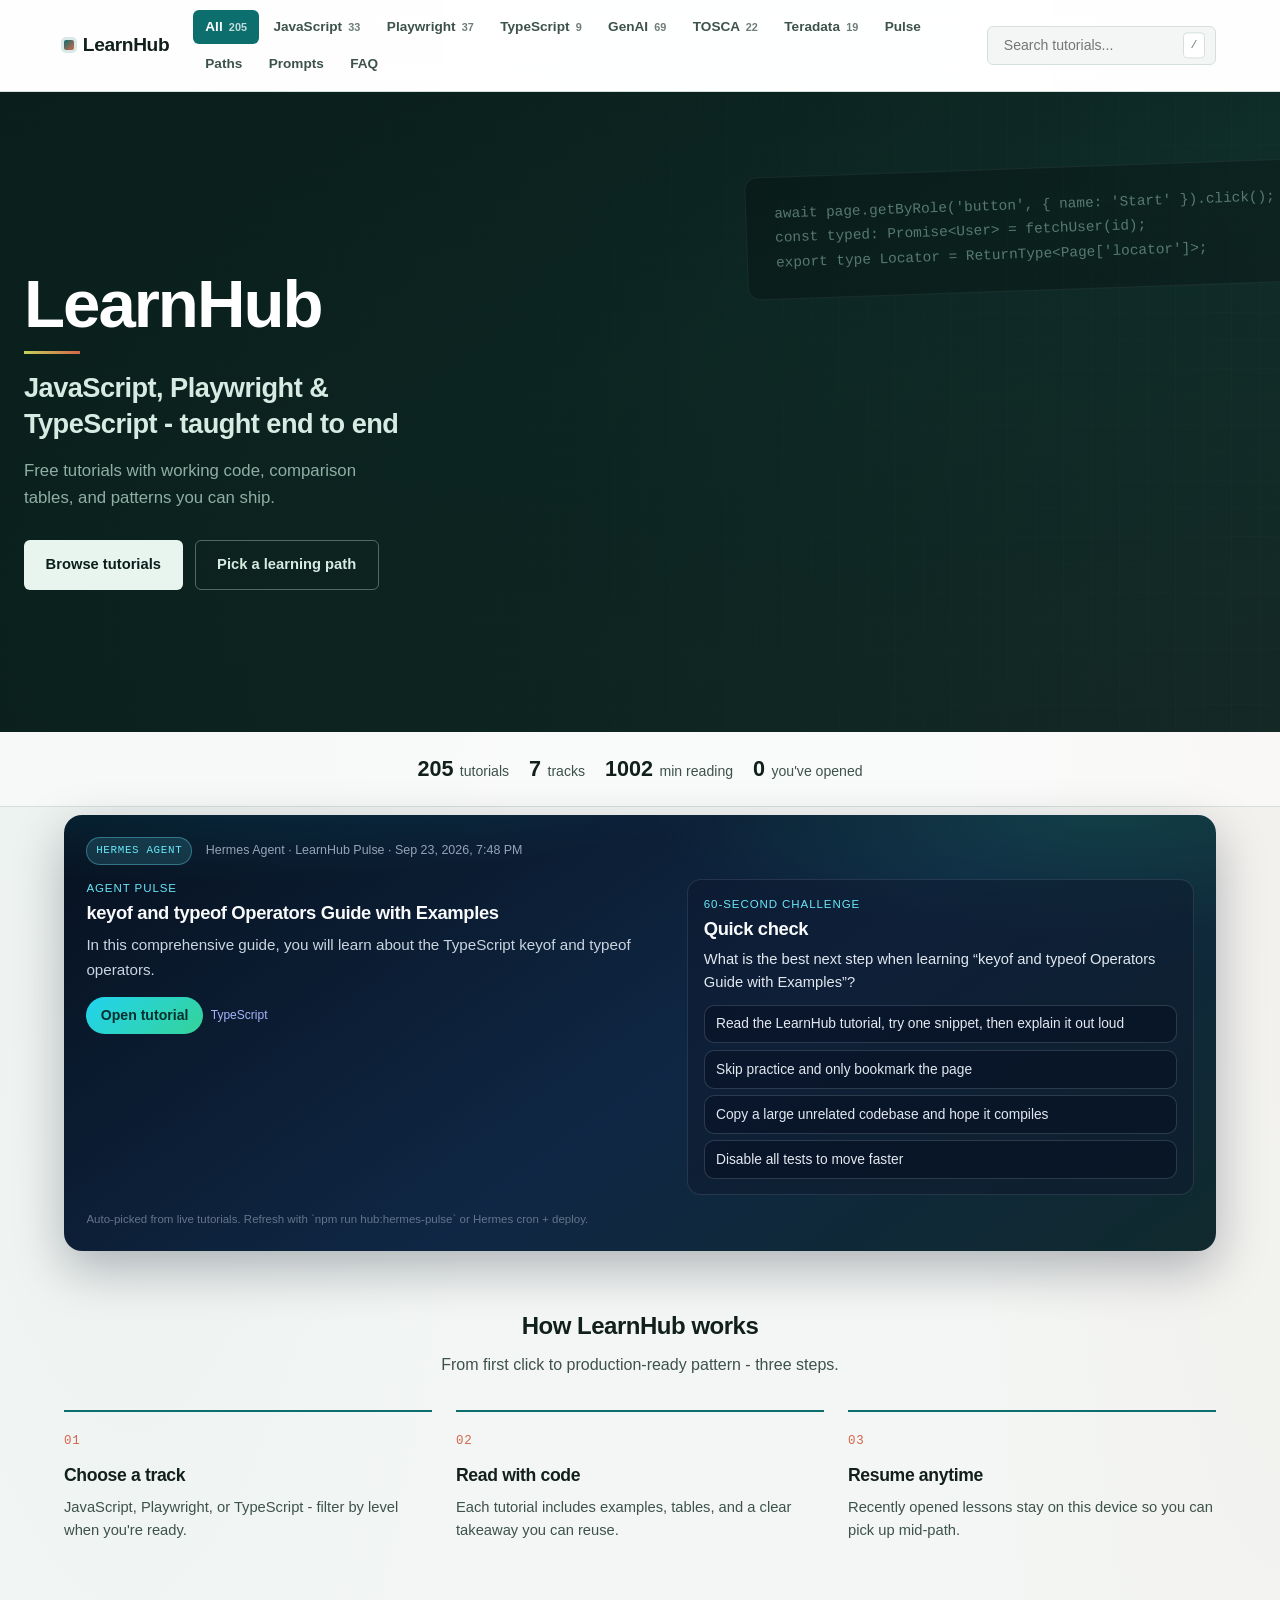
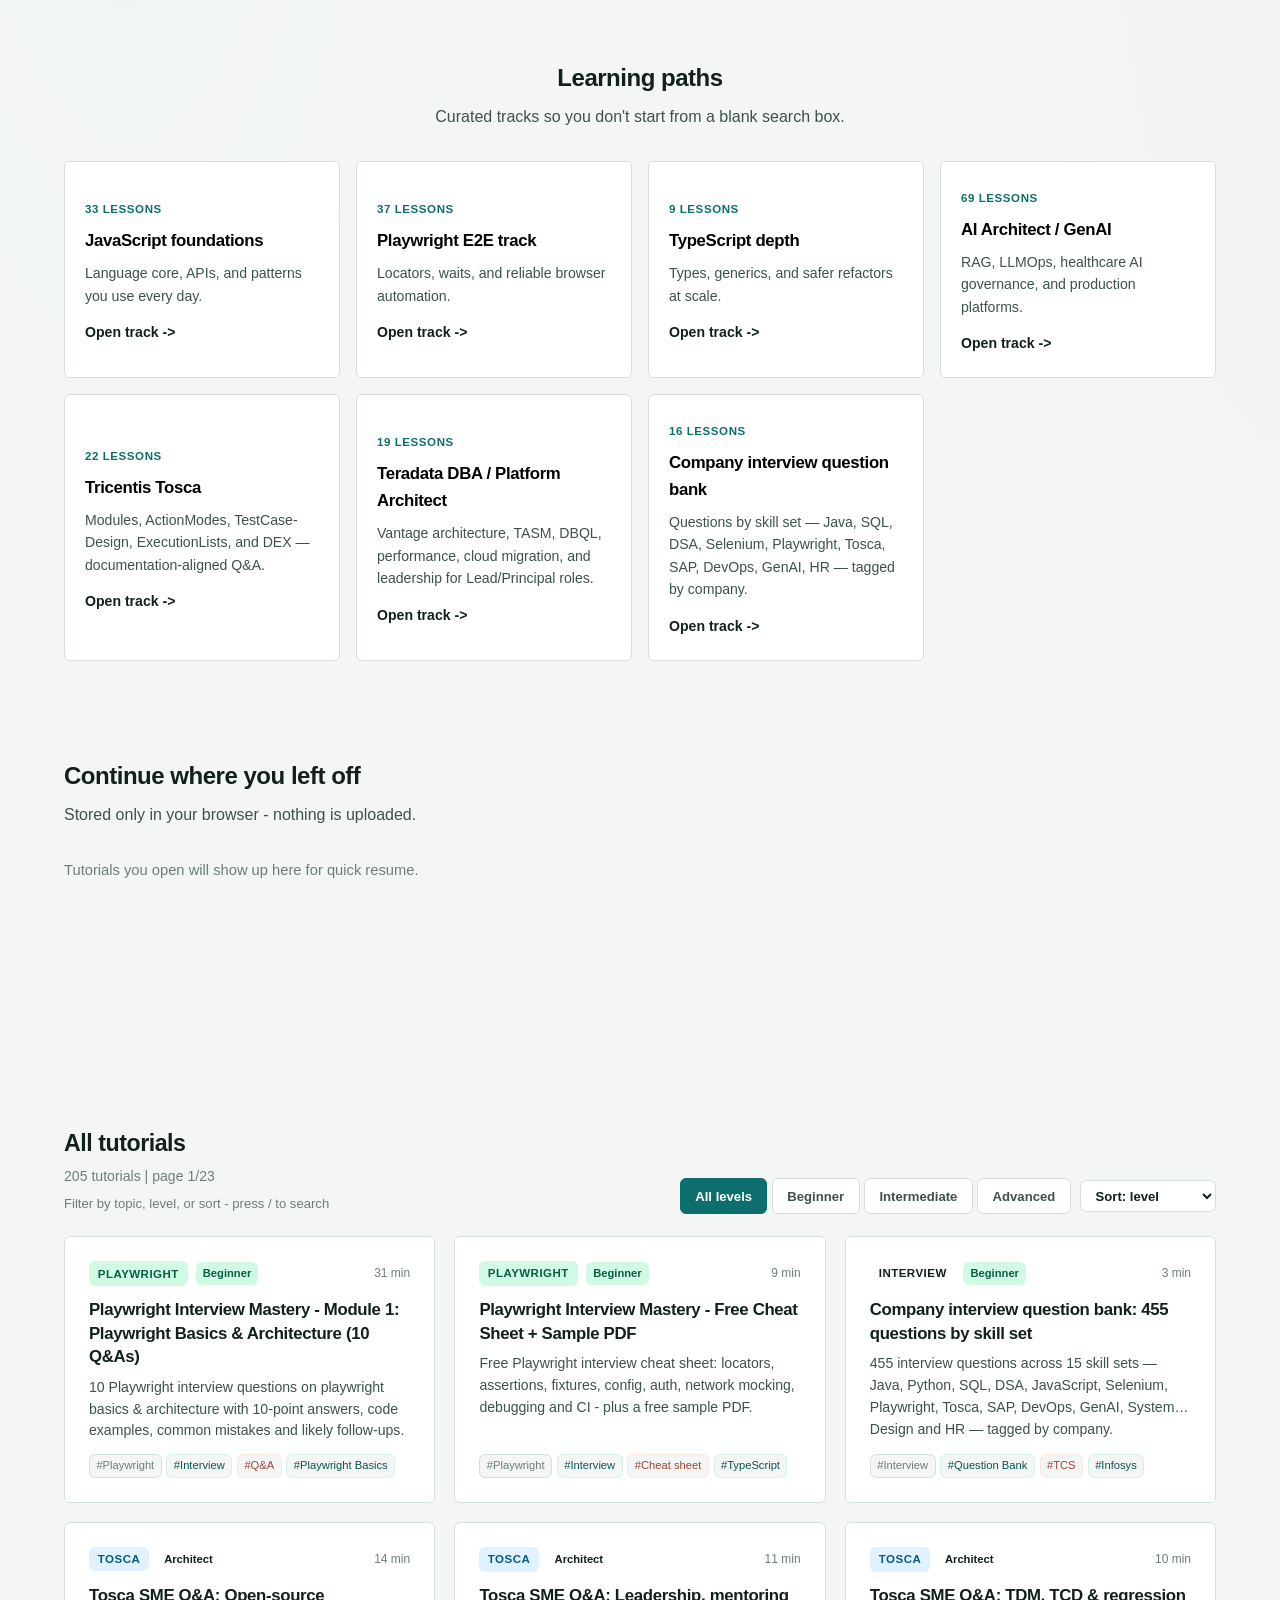
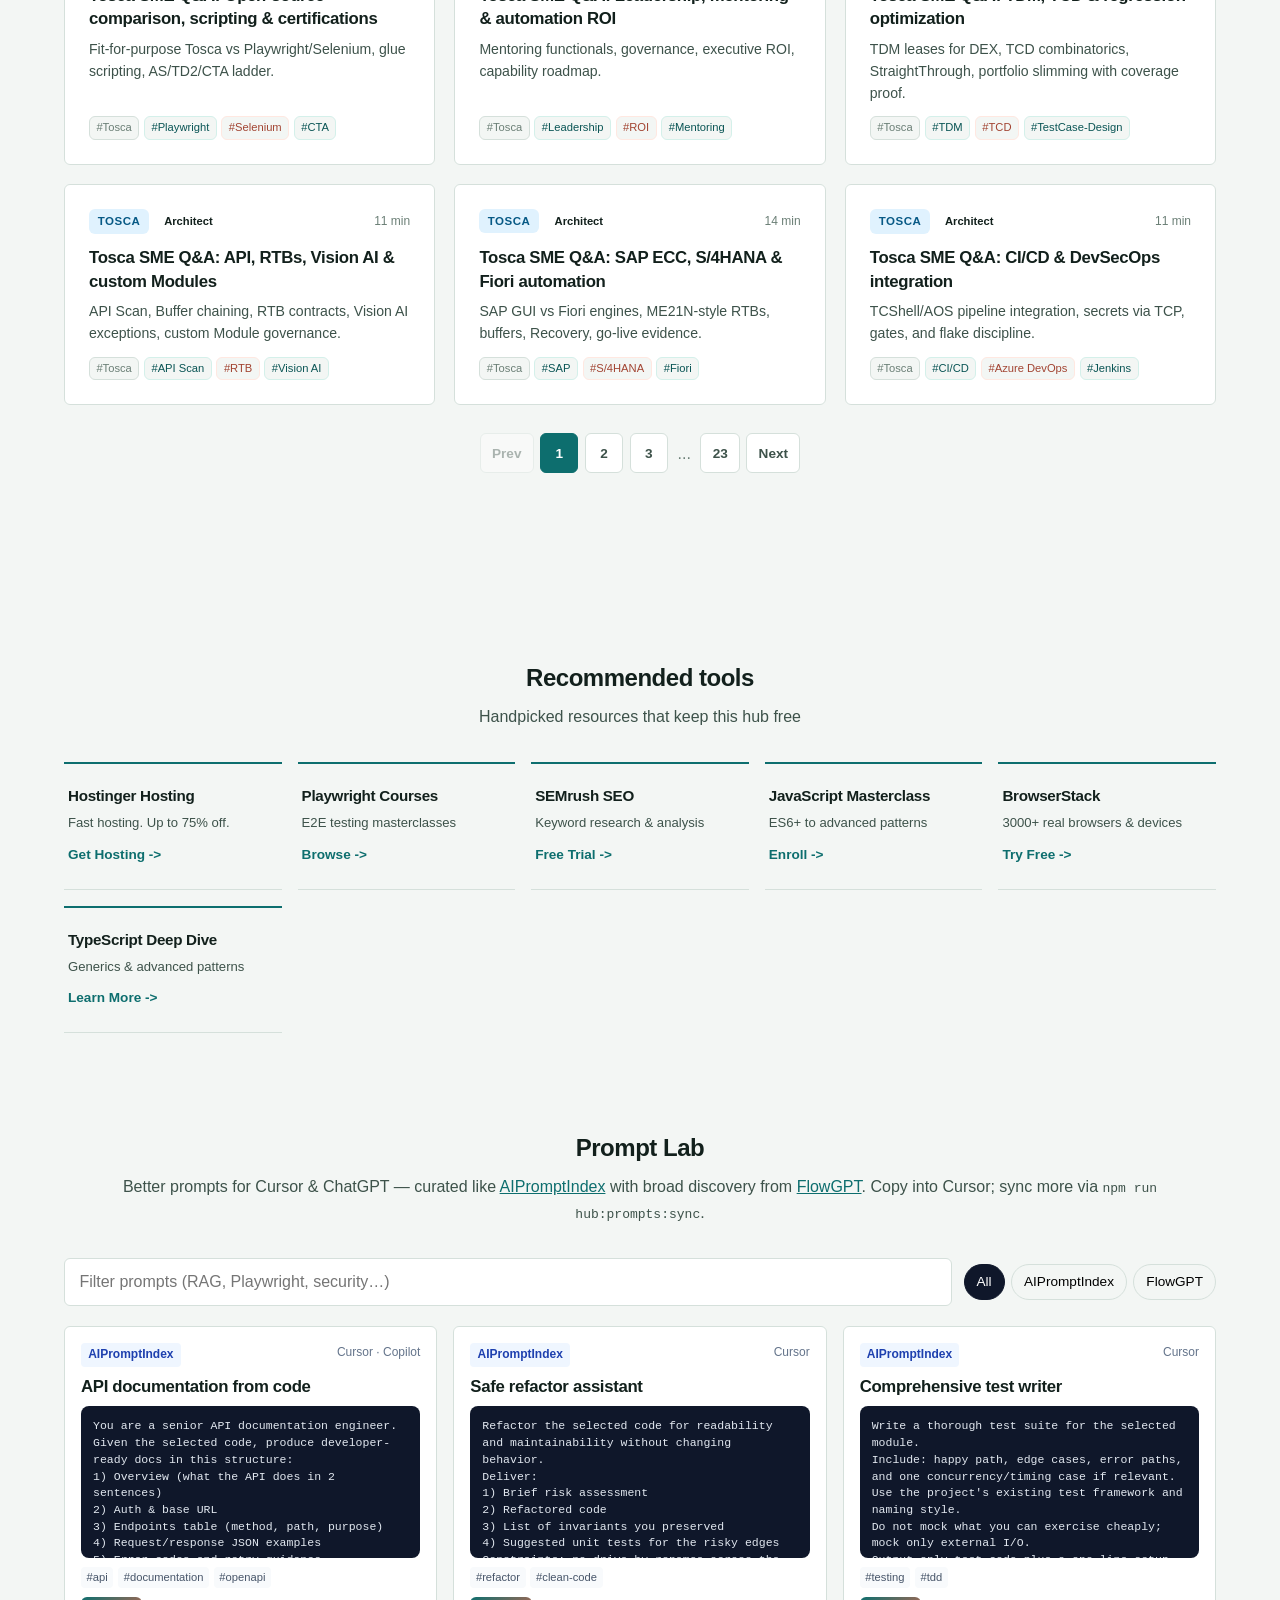
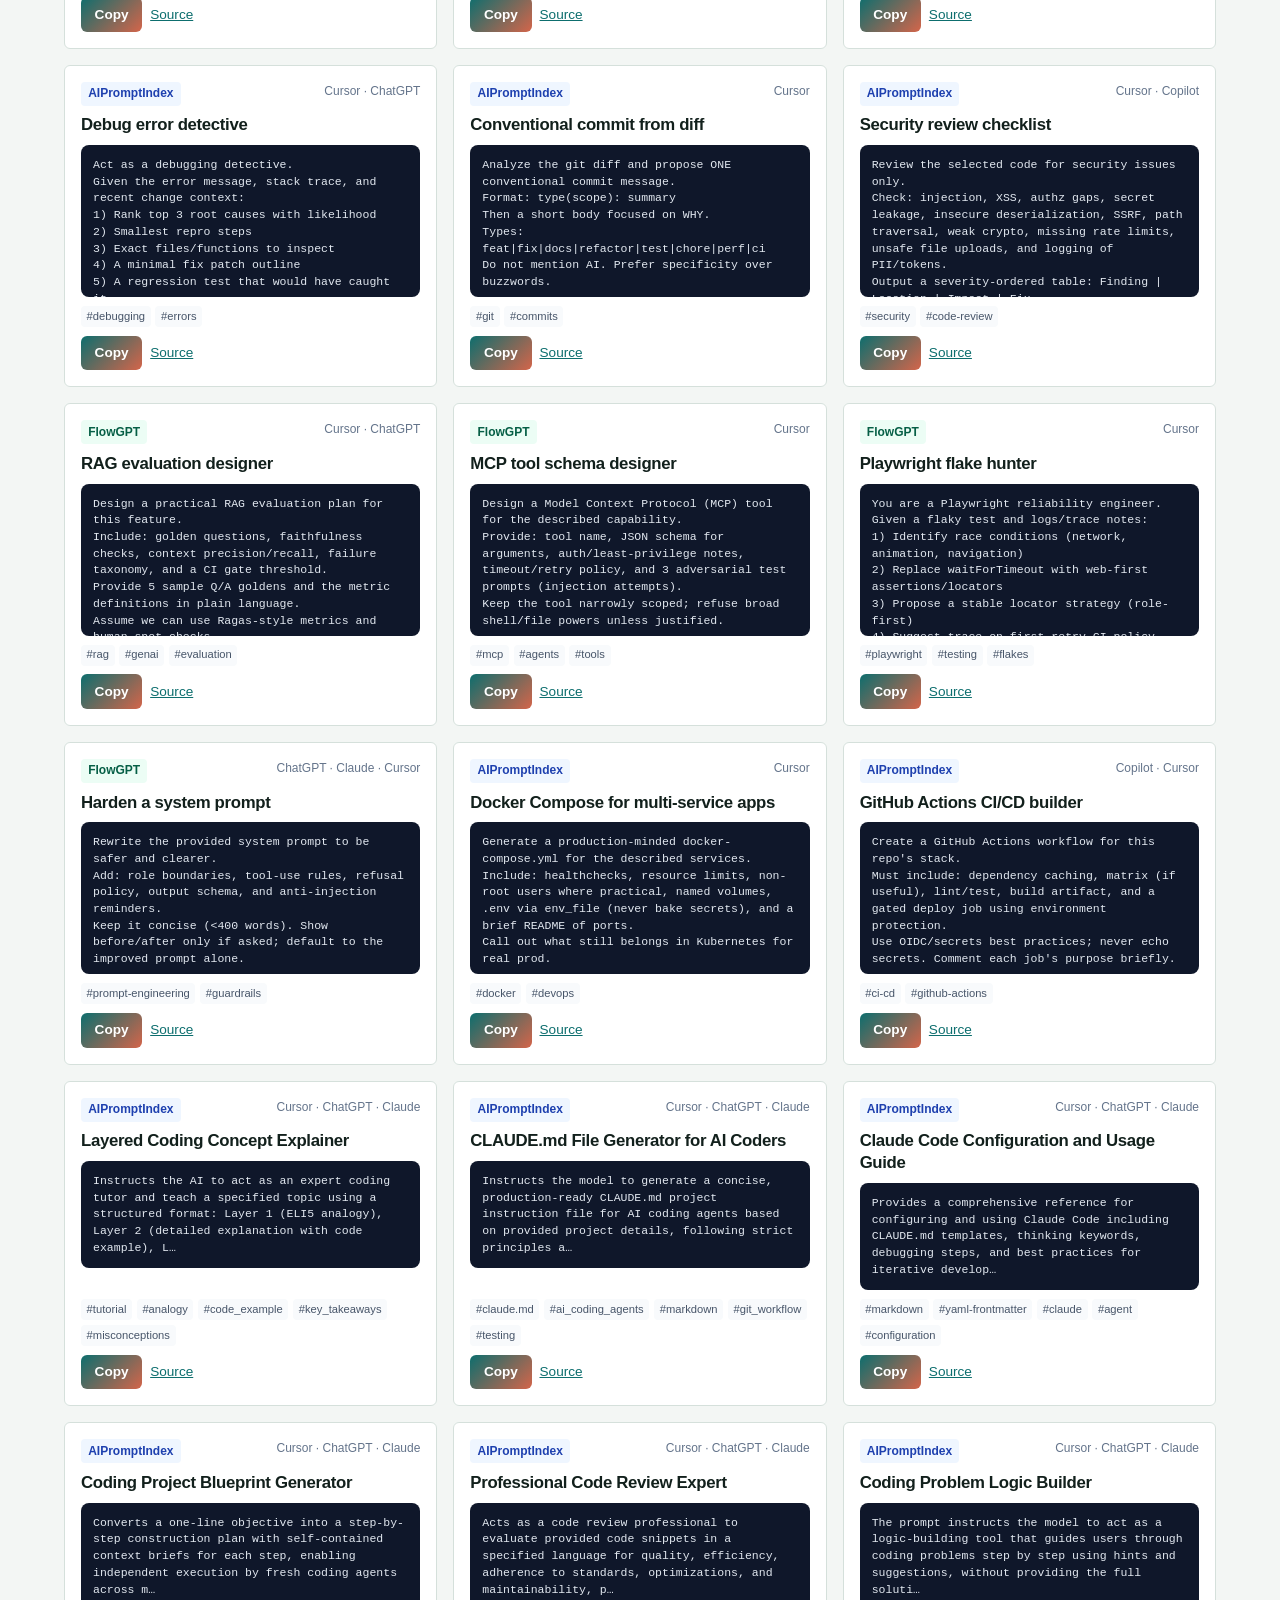
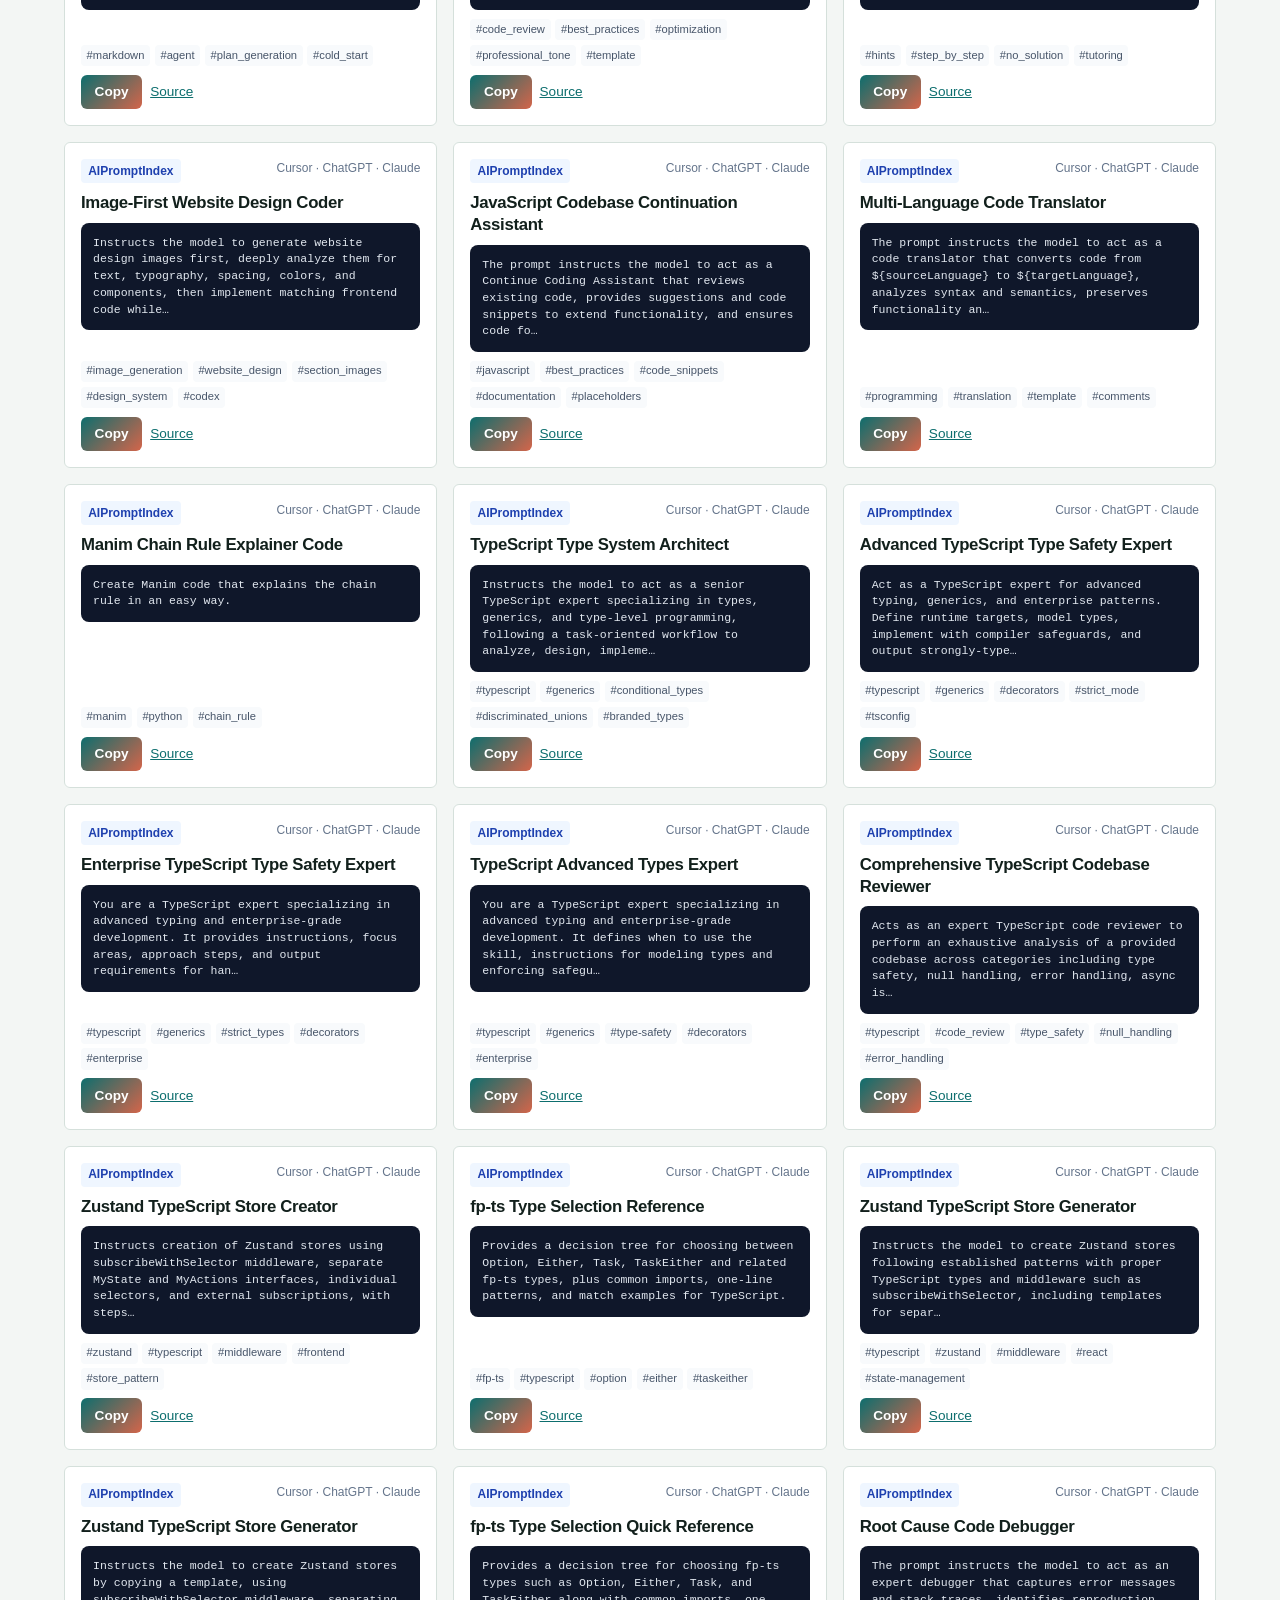
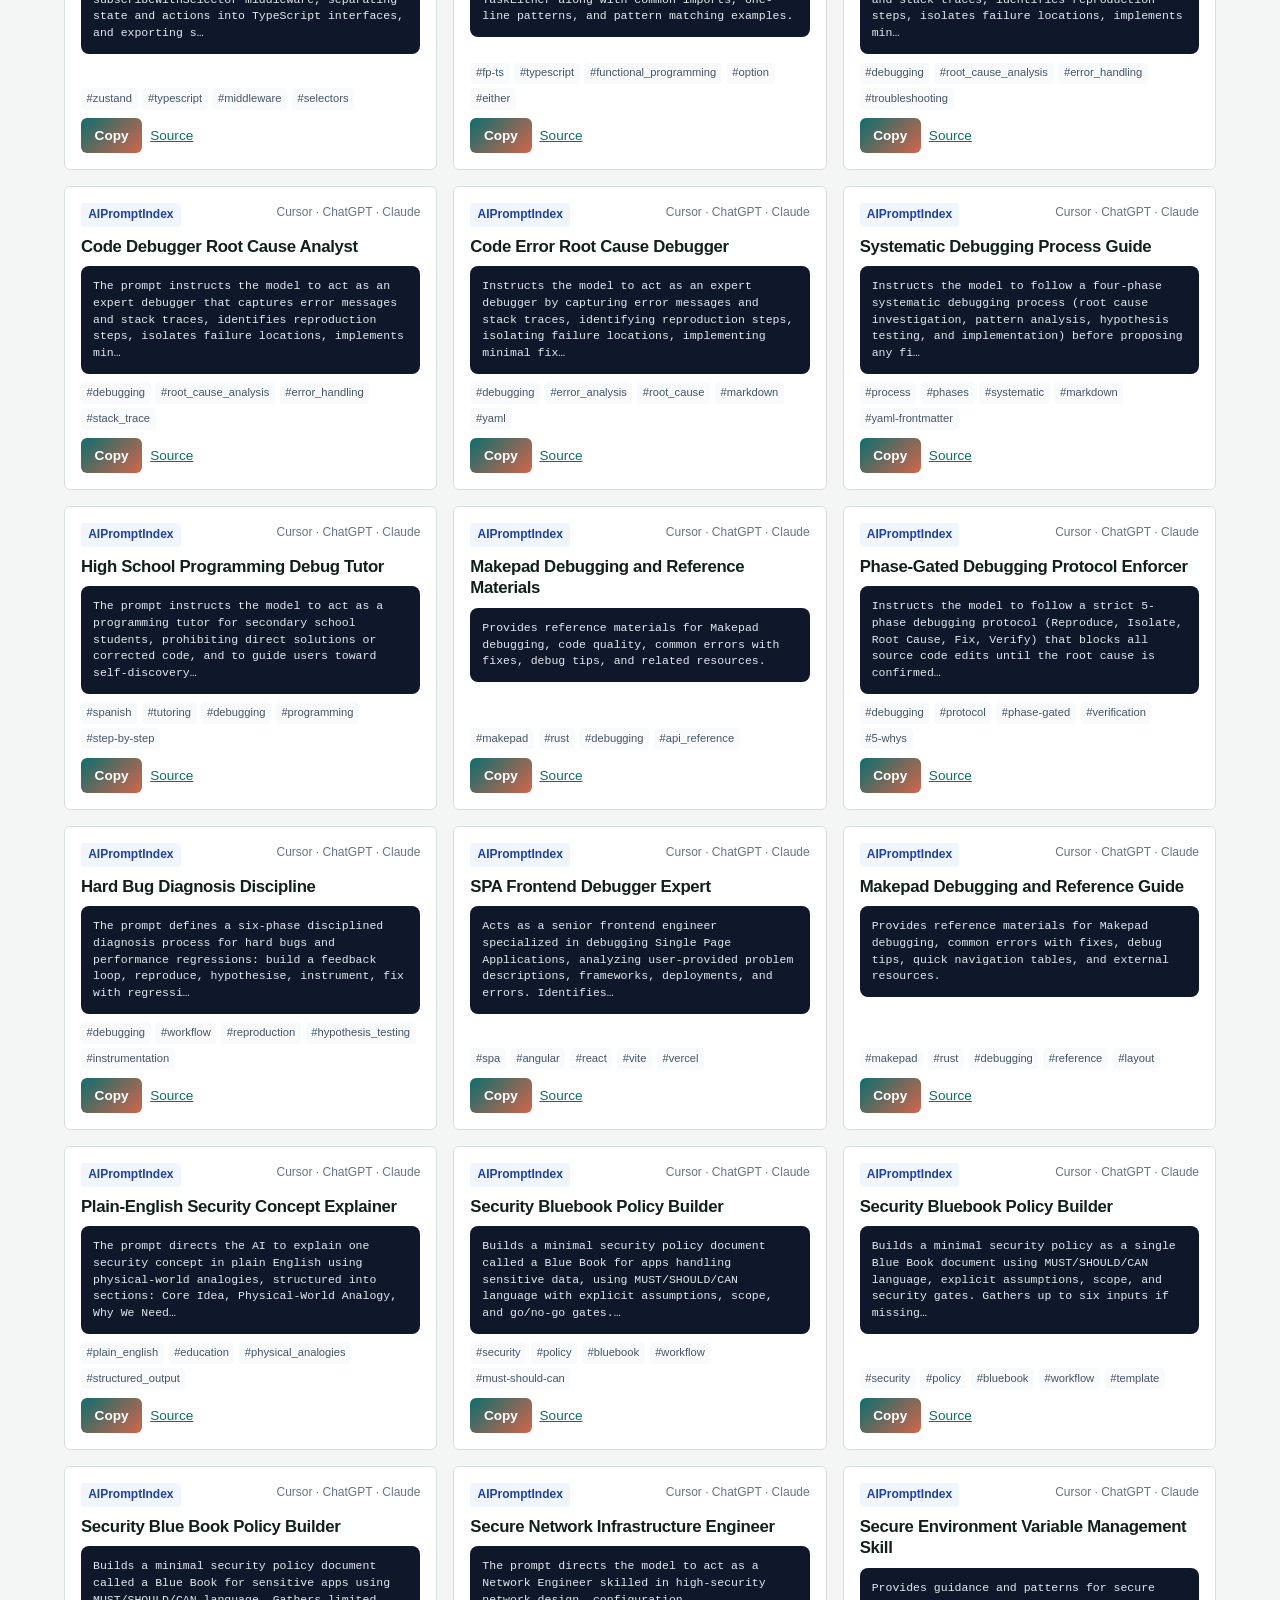
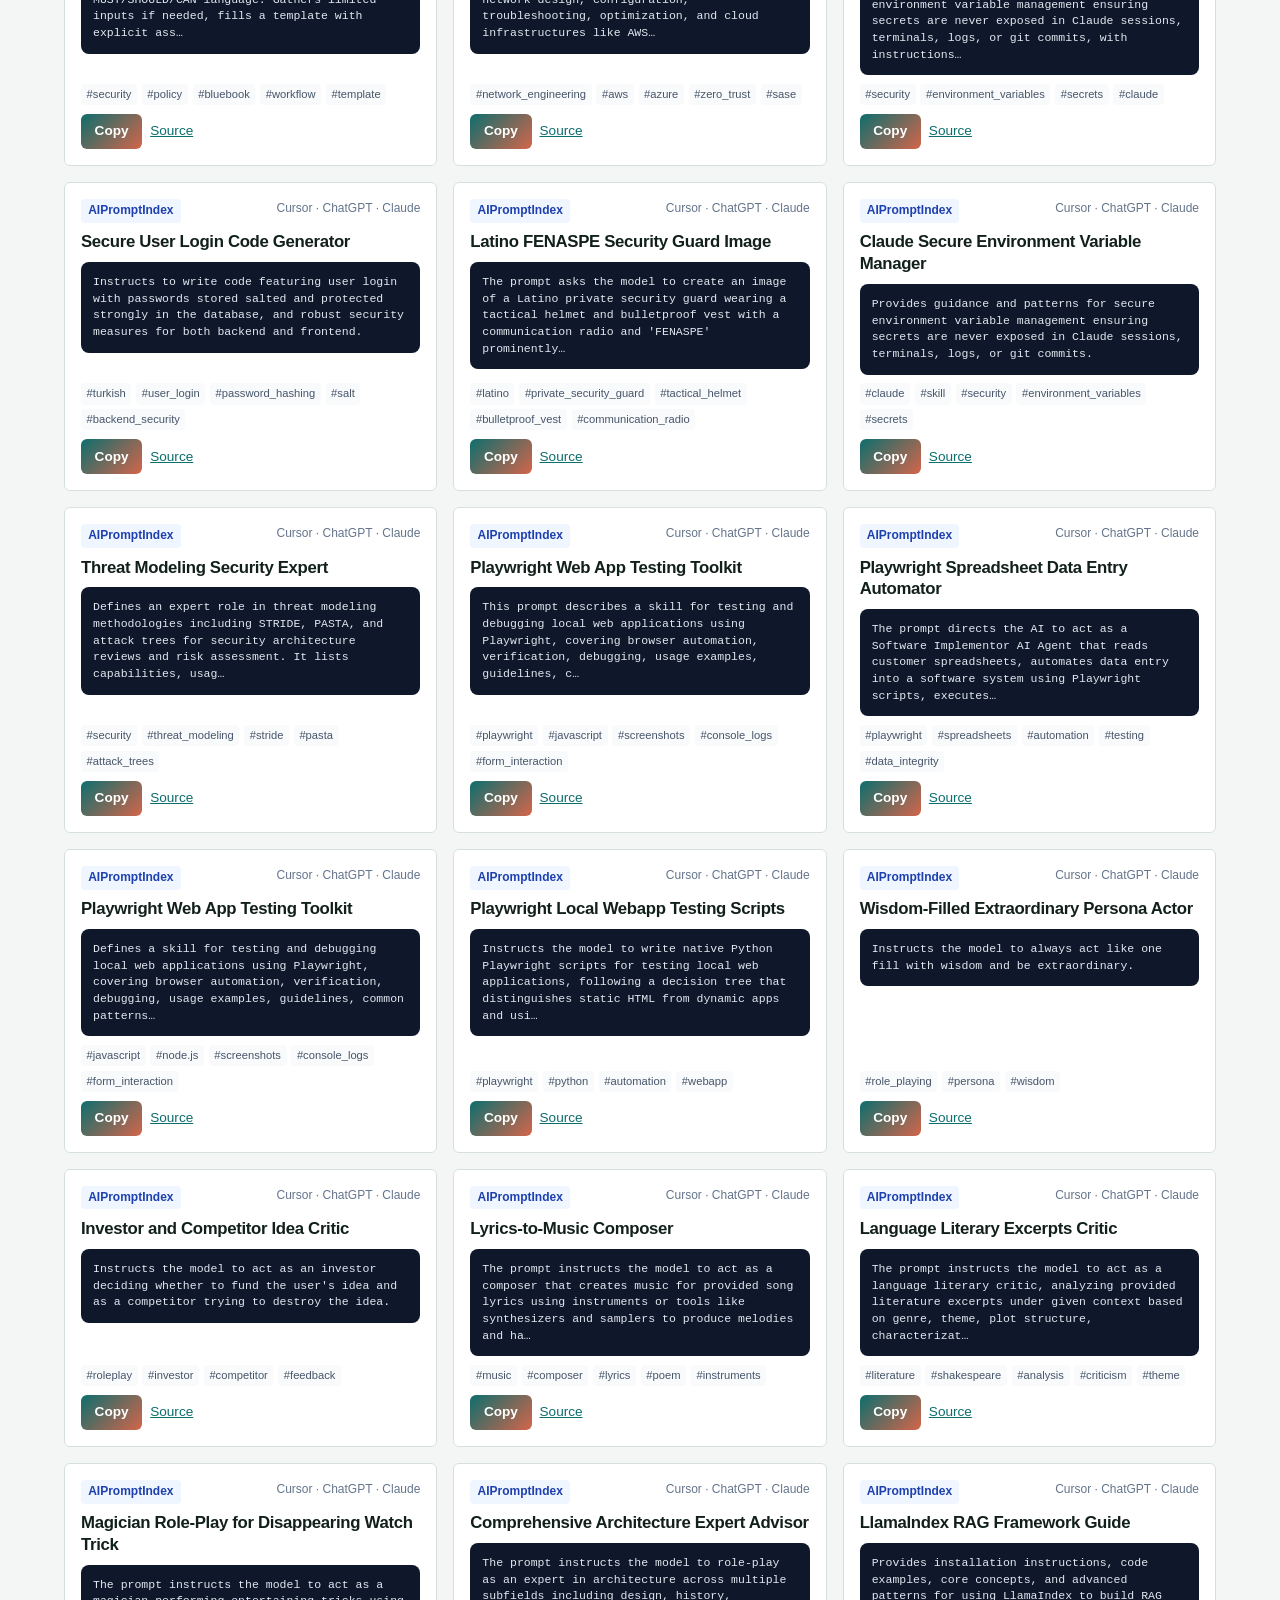
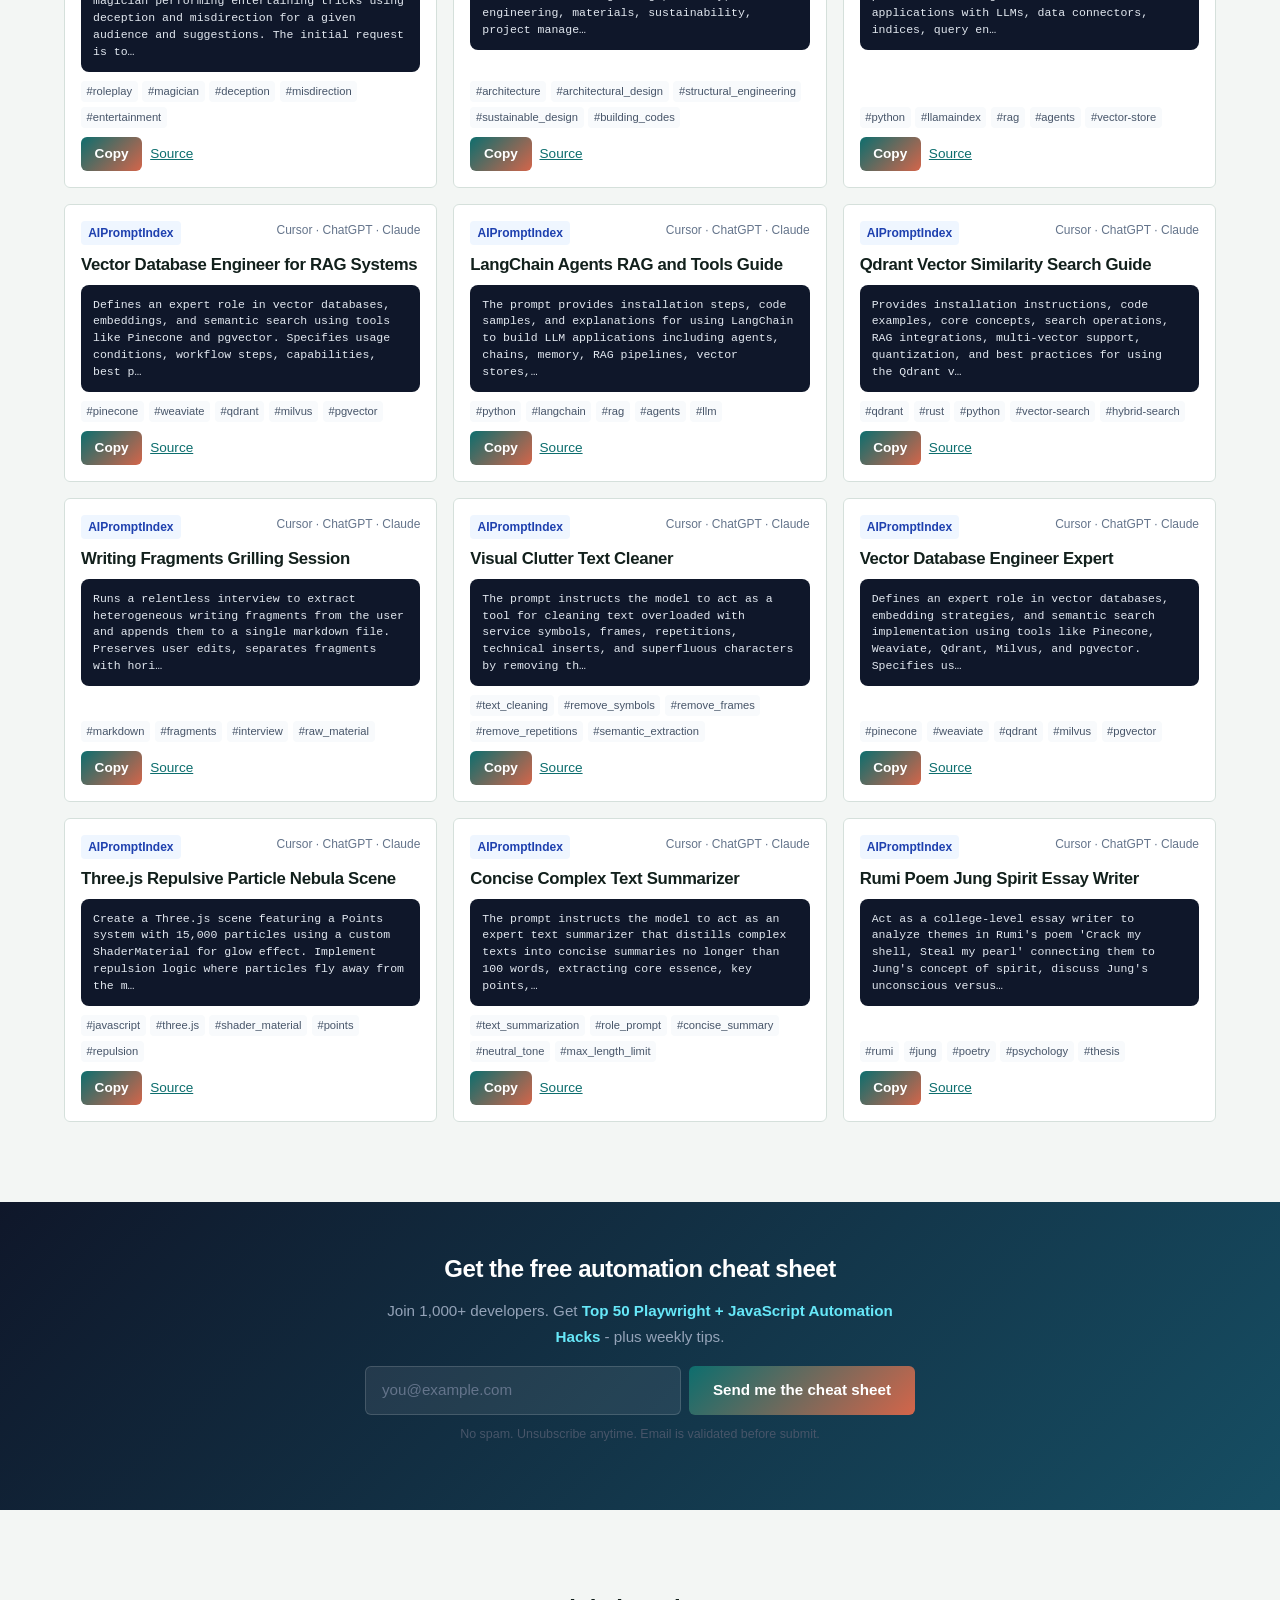
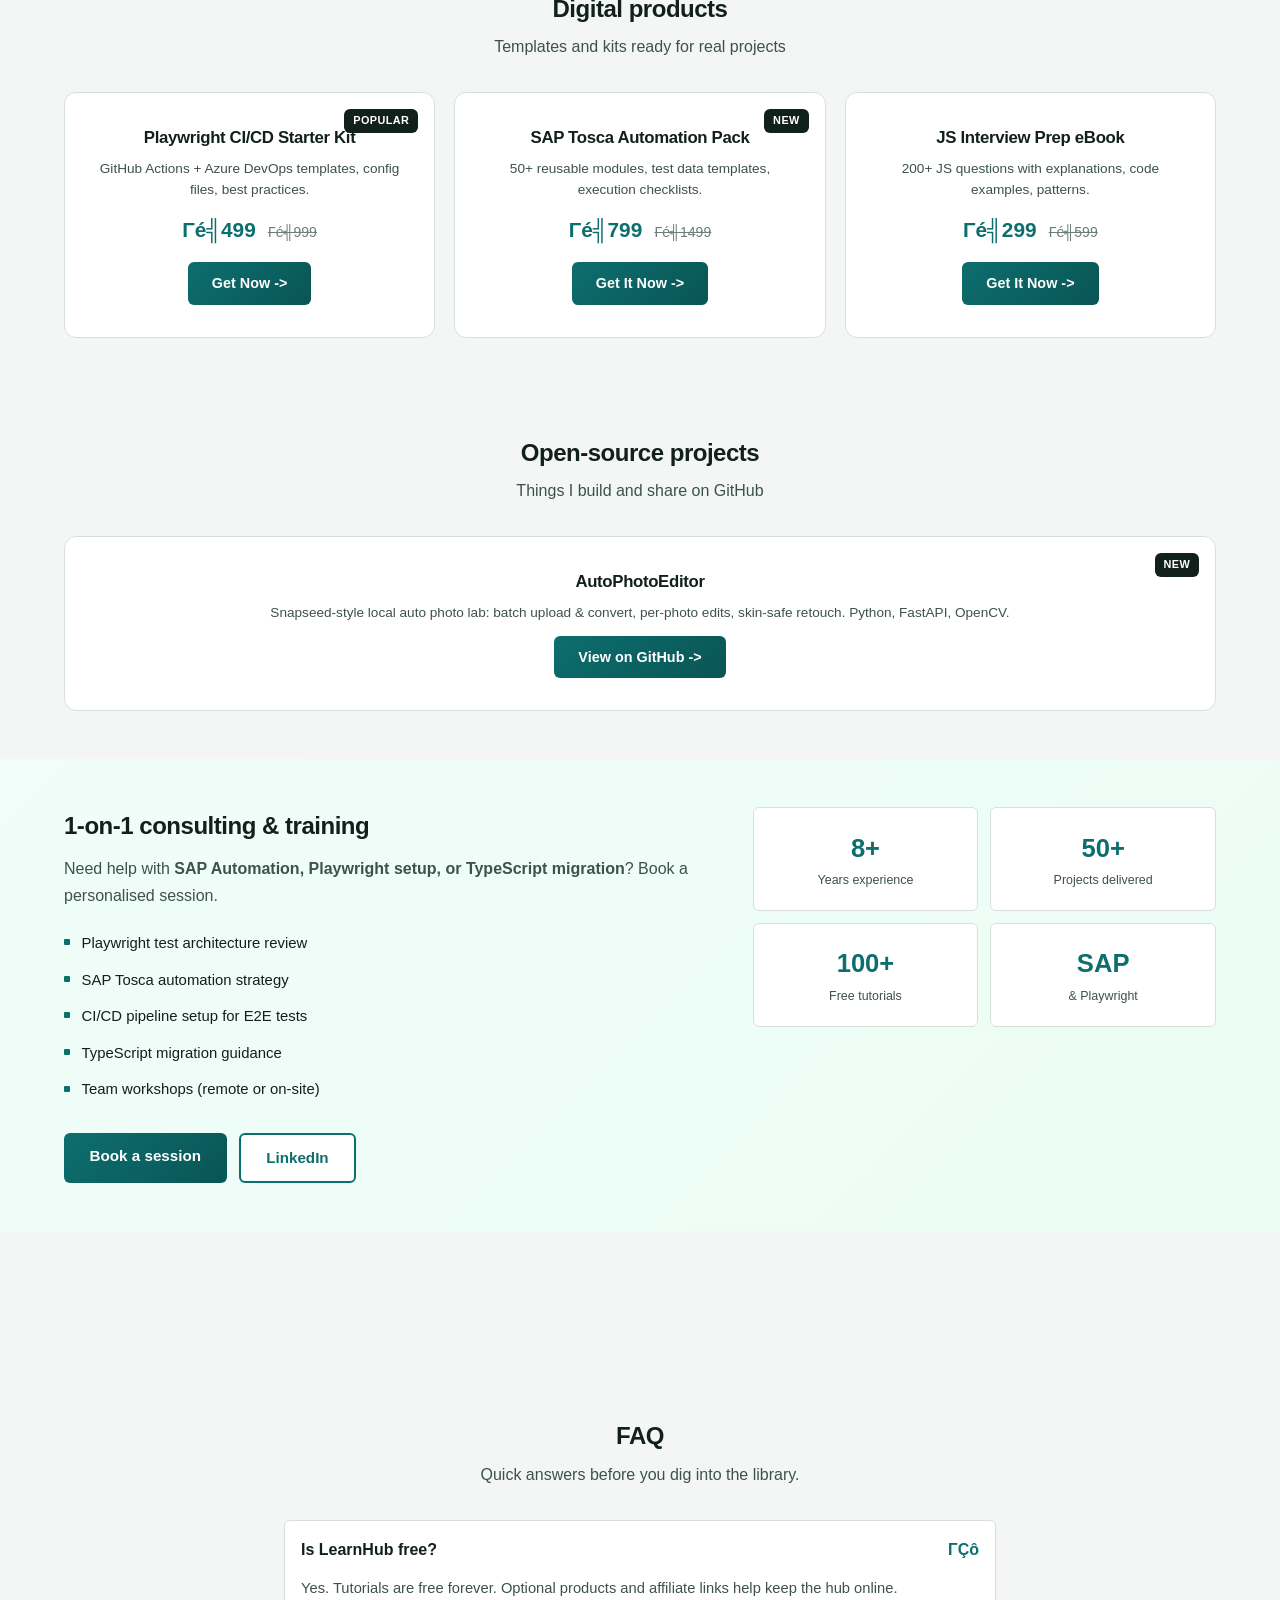
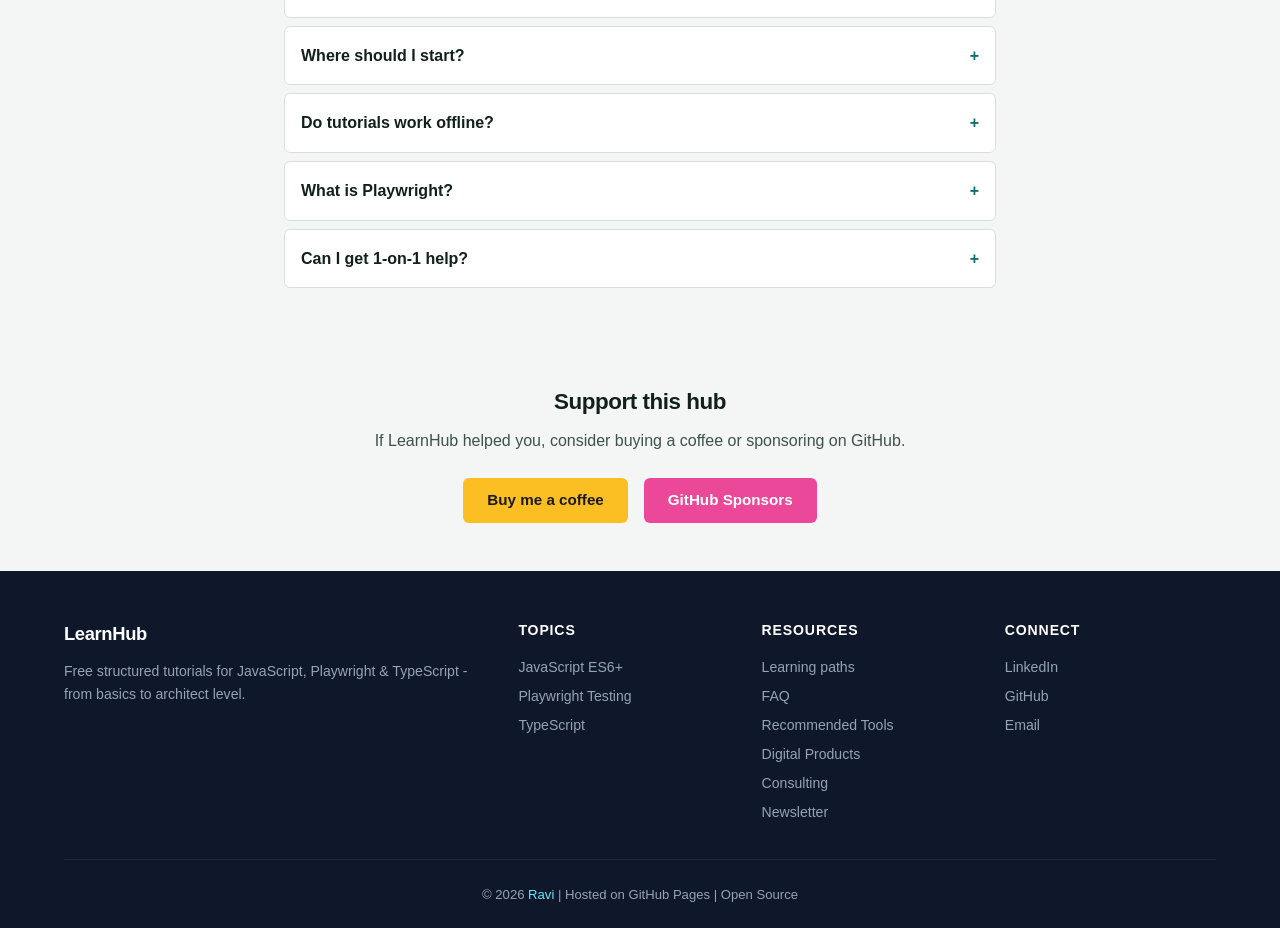
==== commit f4ed1844: "Add AutoPhotoEditor project card Co-authored-by: Copilot <223556219+Copilot@users.noreply.github.com" ====
--- a/index.html
+++ b/index.html
@@ -338,6 +338,24 @@
               <p>200+ JS questions with explanations, code examples, patterns.</p>
               <div class="product-price">Γé╣299 <span class="product-price-old">Γé╣599</span></div>
               <a href="https://gumroad.com/" class="product-btn" target="_blank" rel="noopener noreferrer">Get It Now -></a>
+            </div>
+          </div>
+        </div>
+      </section>
+
+      <!-- OPEN SOURCE PROJECTS -->
+      <section class="section-wrap" id="projects">
+        <div class="container">
+          <div class="section-header">
+            <h2>Open-source projects</h2>
+            <p>Things I build and share on GitHub</p>
+          </div>
+          <div class="products-grid">
+            <div class="product-card">
+              <div class="product-badge">New</div>
+              <h3>AutoPhotoEditor</h3>
+              <p>Snapseed-style local auto photo lab: batch upload &amp; convert, per-photo edits, skin-safe retouch. Python, FastAPI, OpenCV.</p>
+              <a href="https://github.com/raviacn95/AutoPhotoEditor" class="product-btn" target="_blank" rel="noopener noreferrer">View on GitHub -></a>
             </div>
           </div>
         </div>
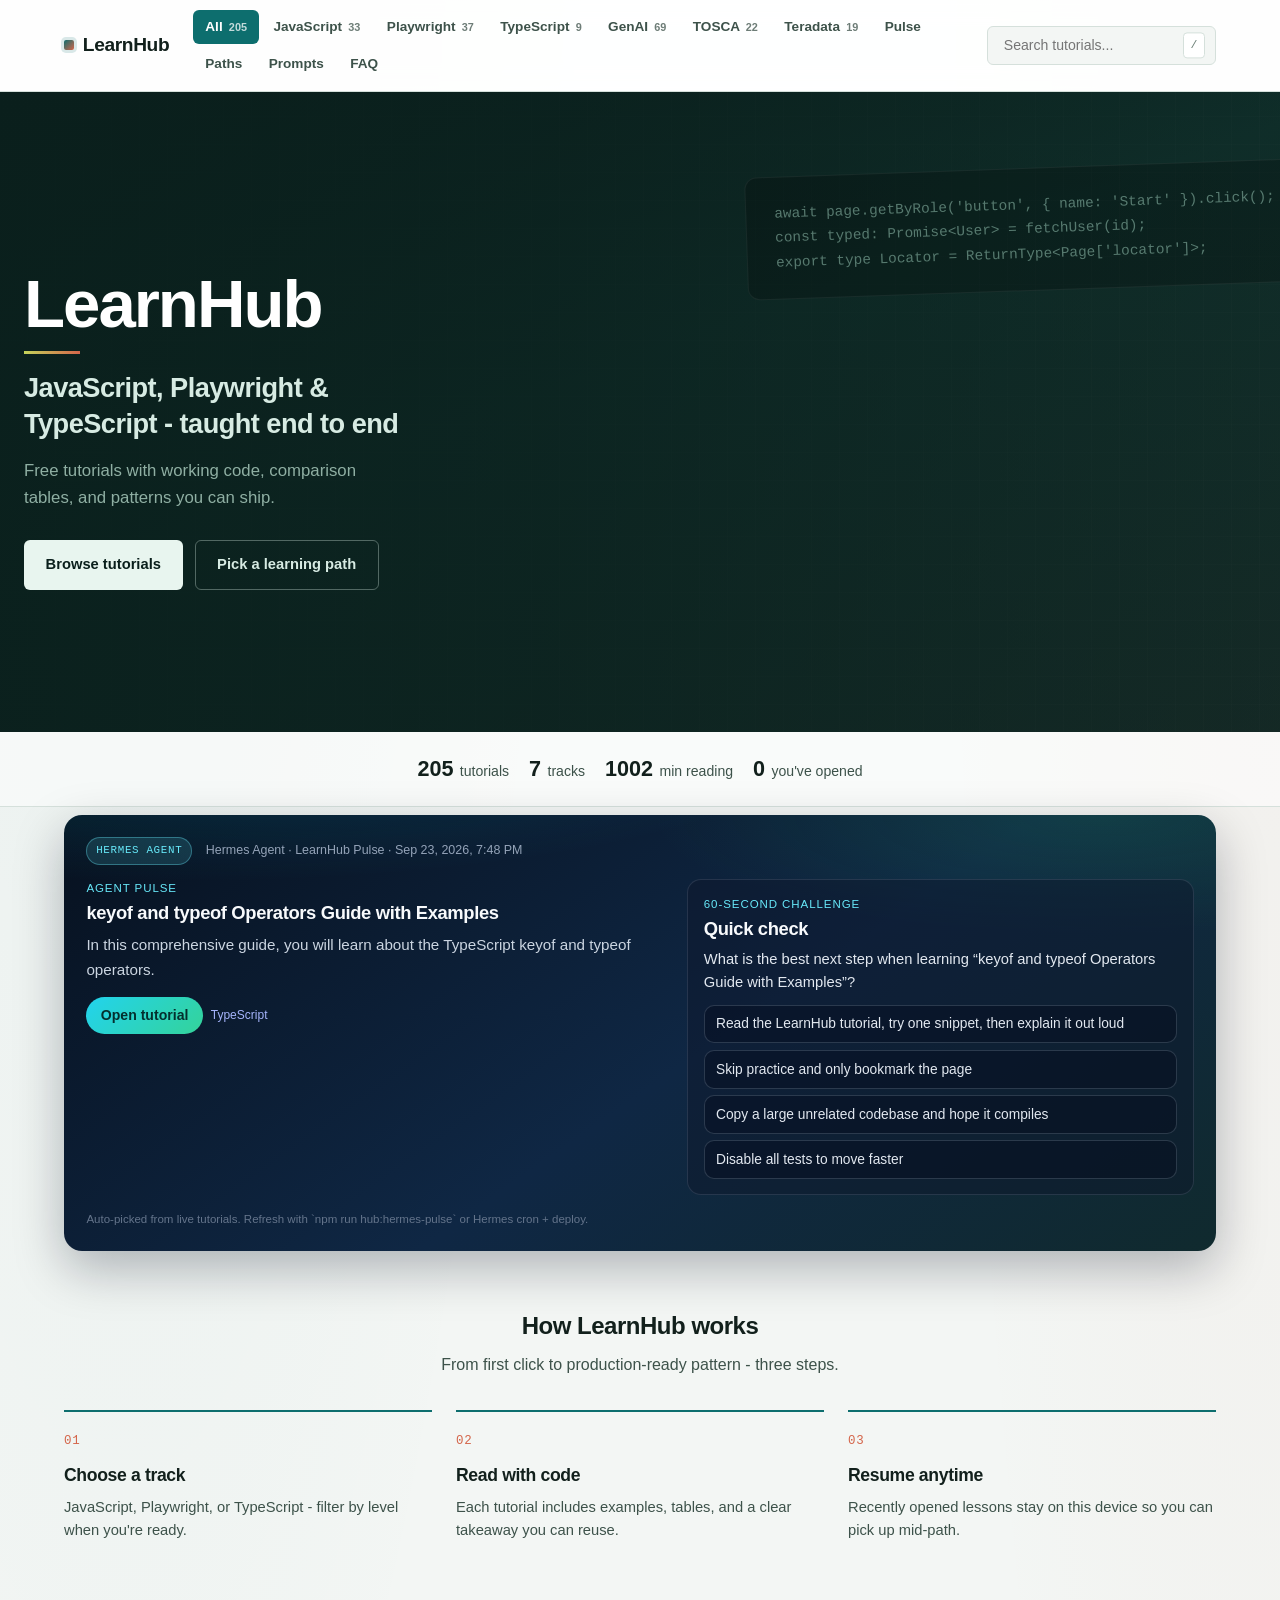
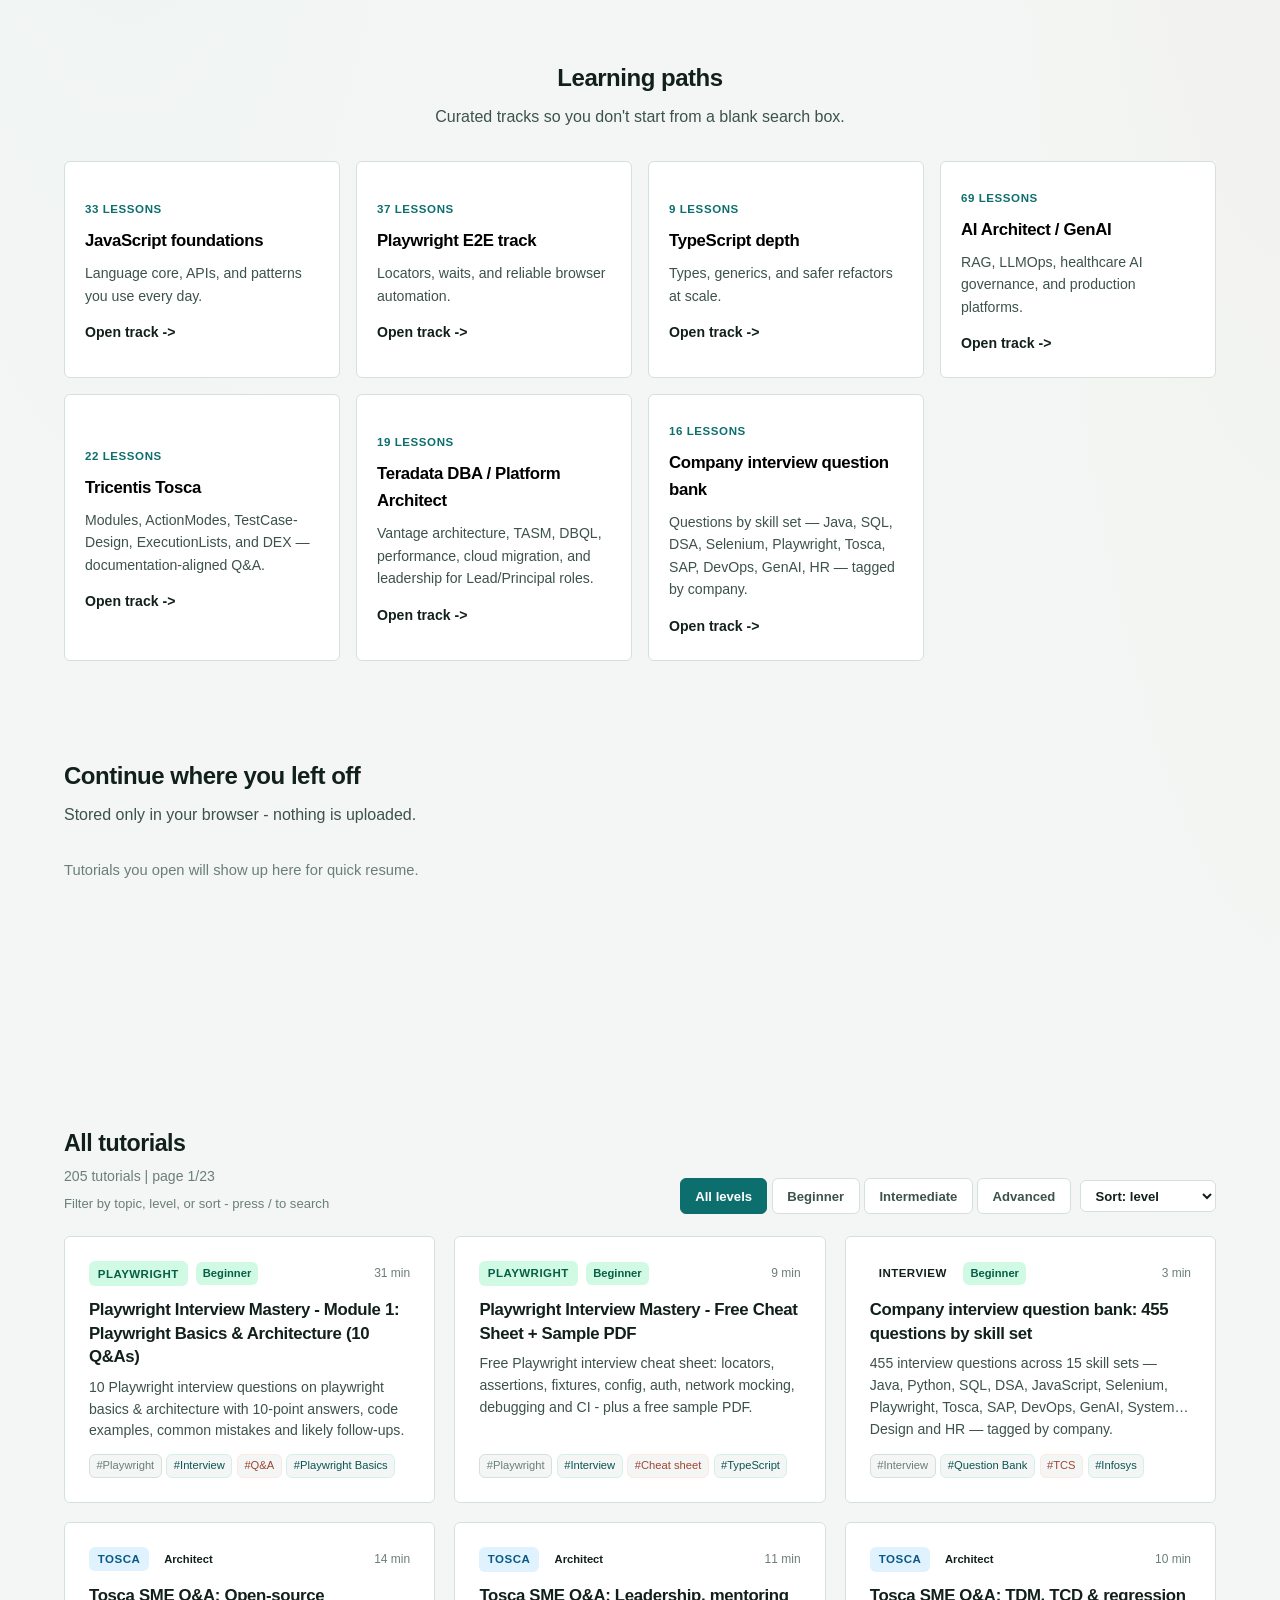
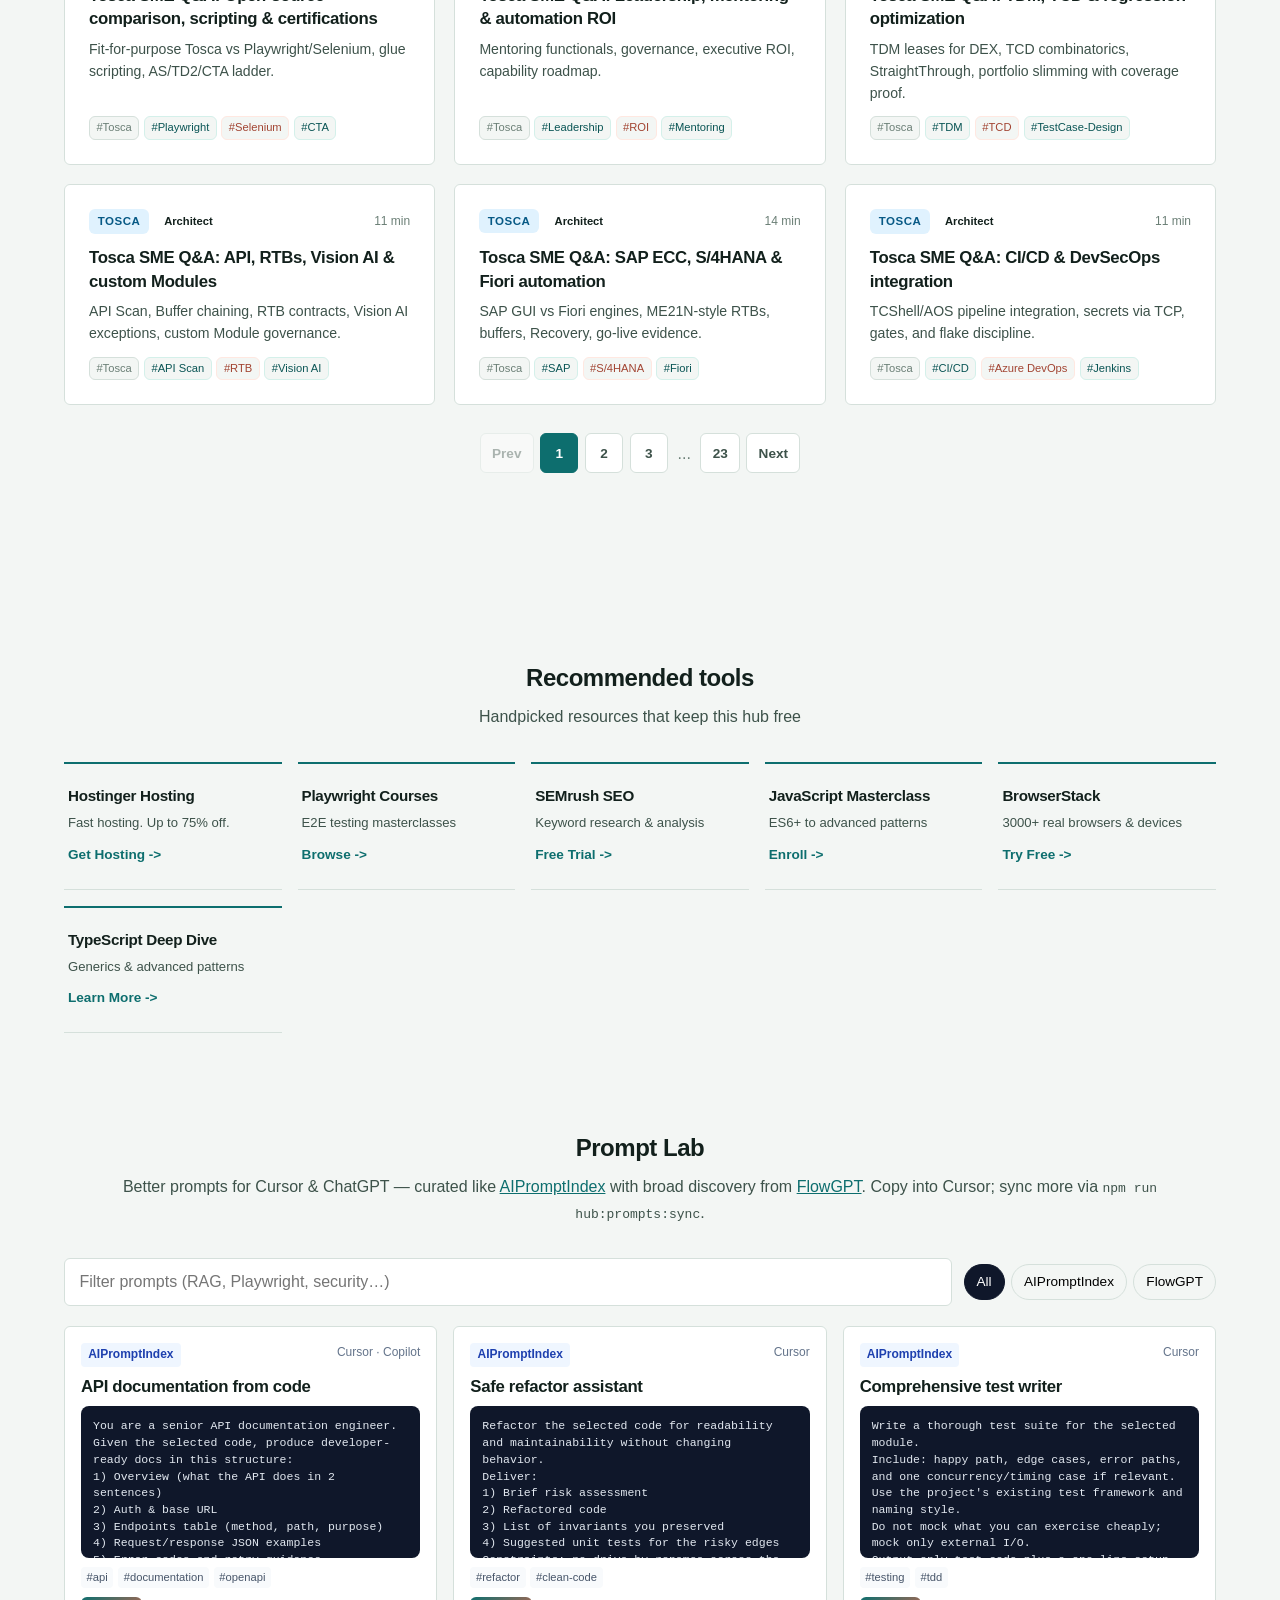
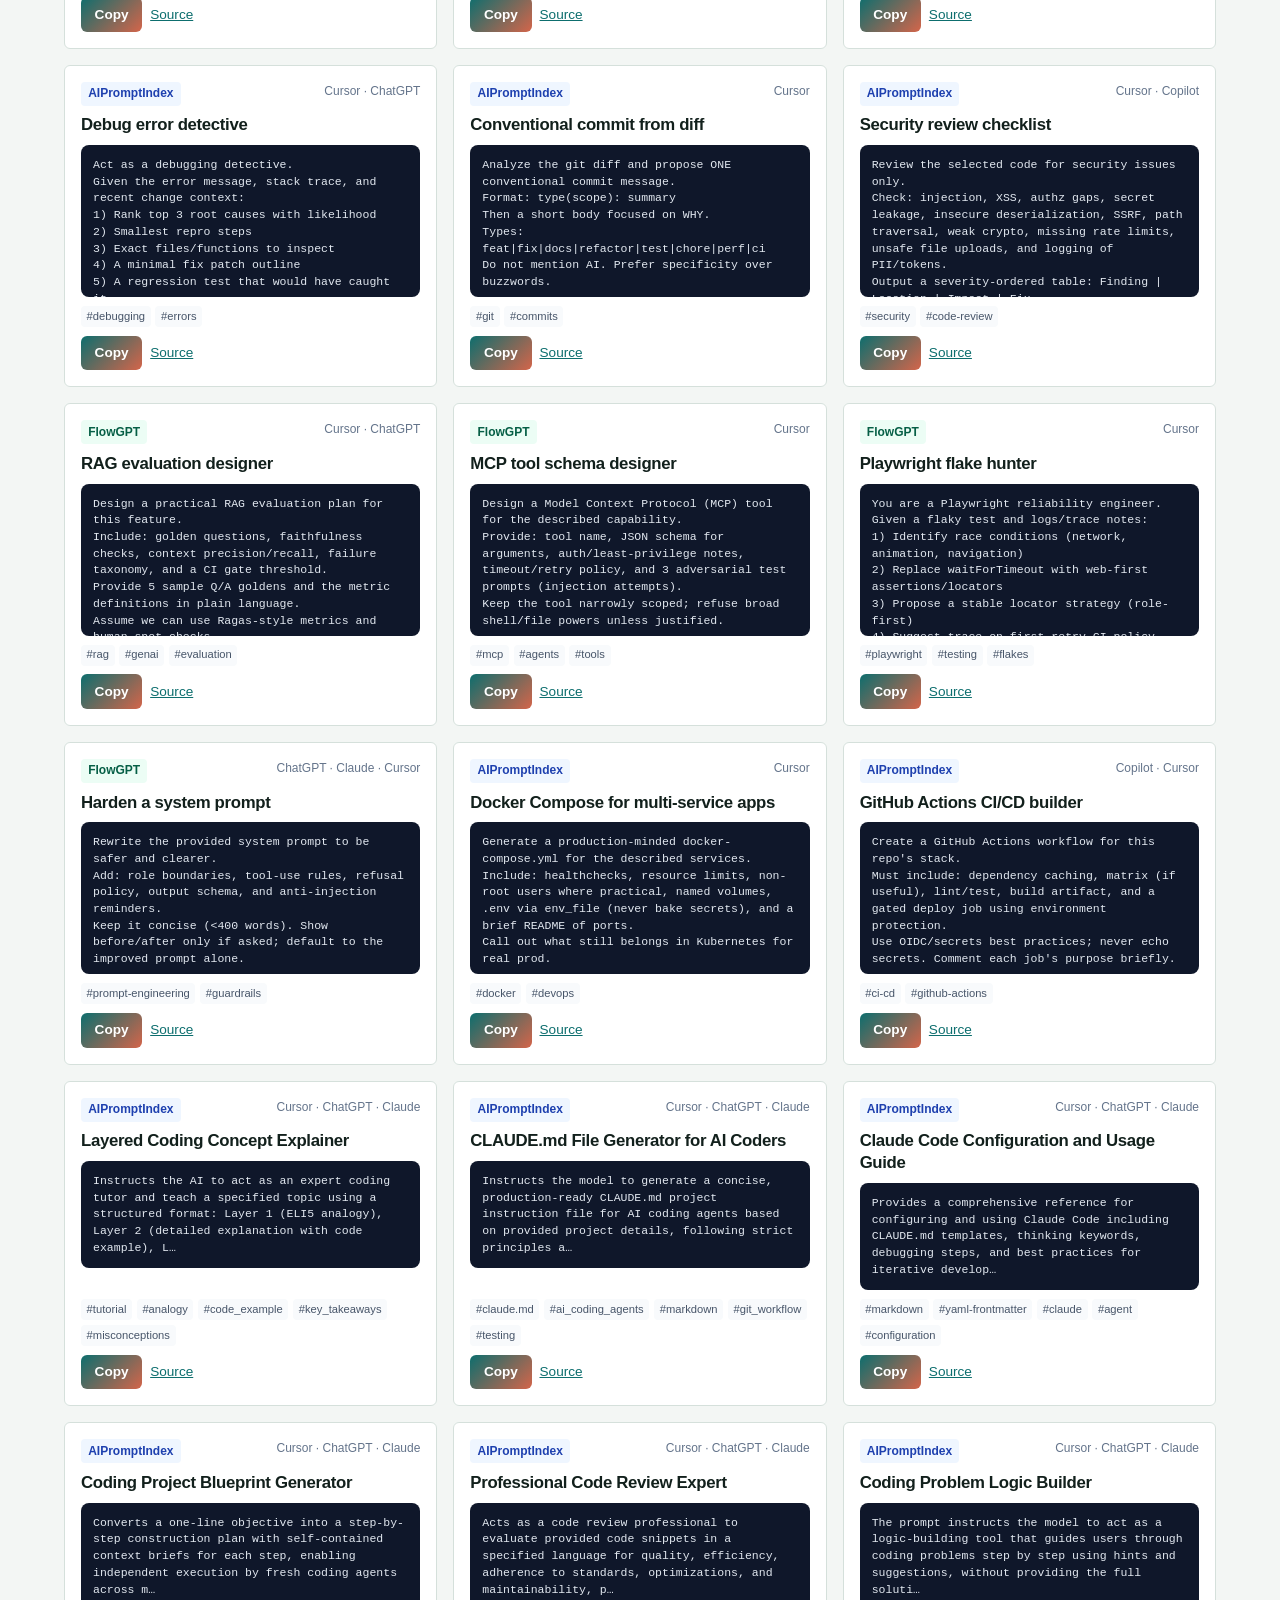
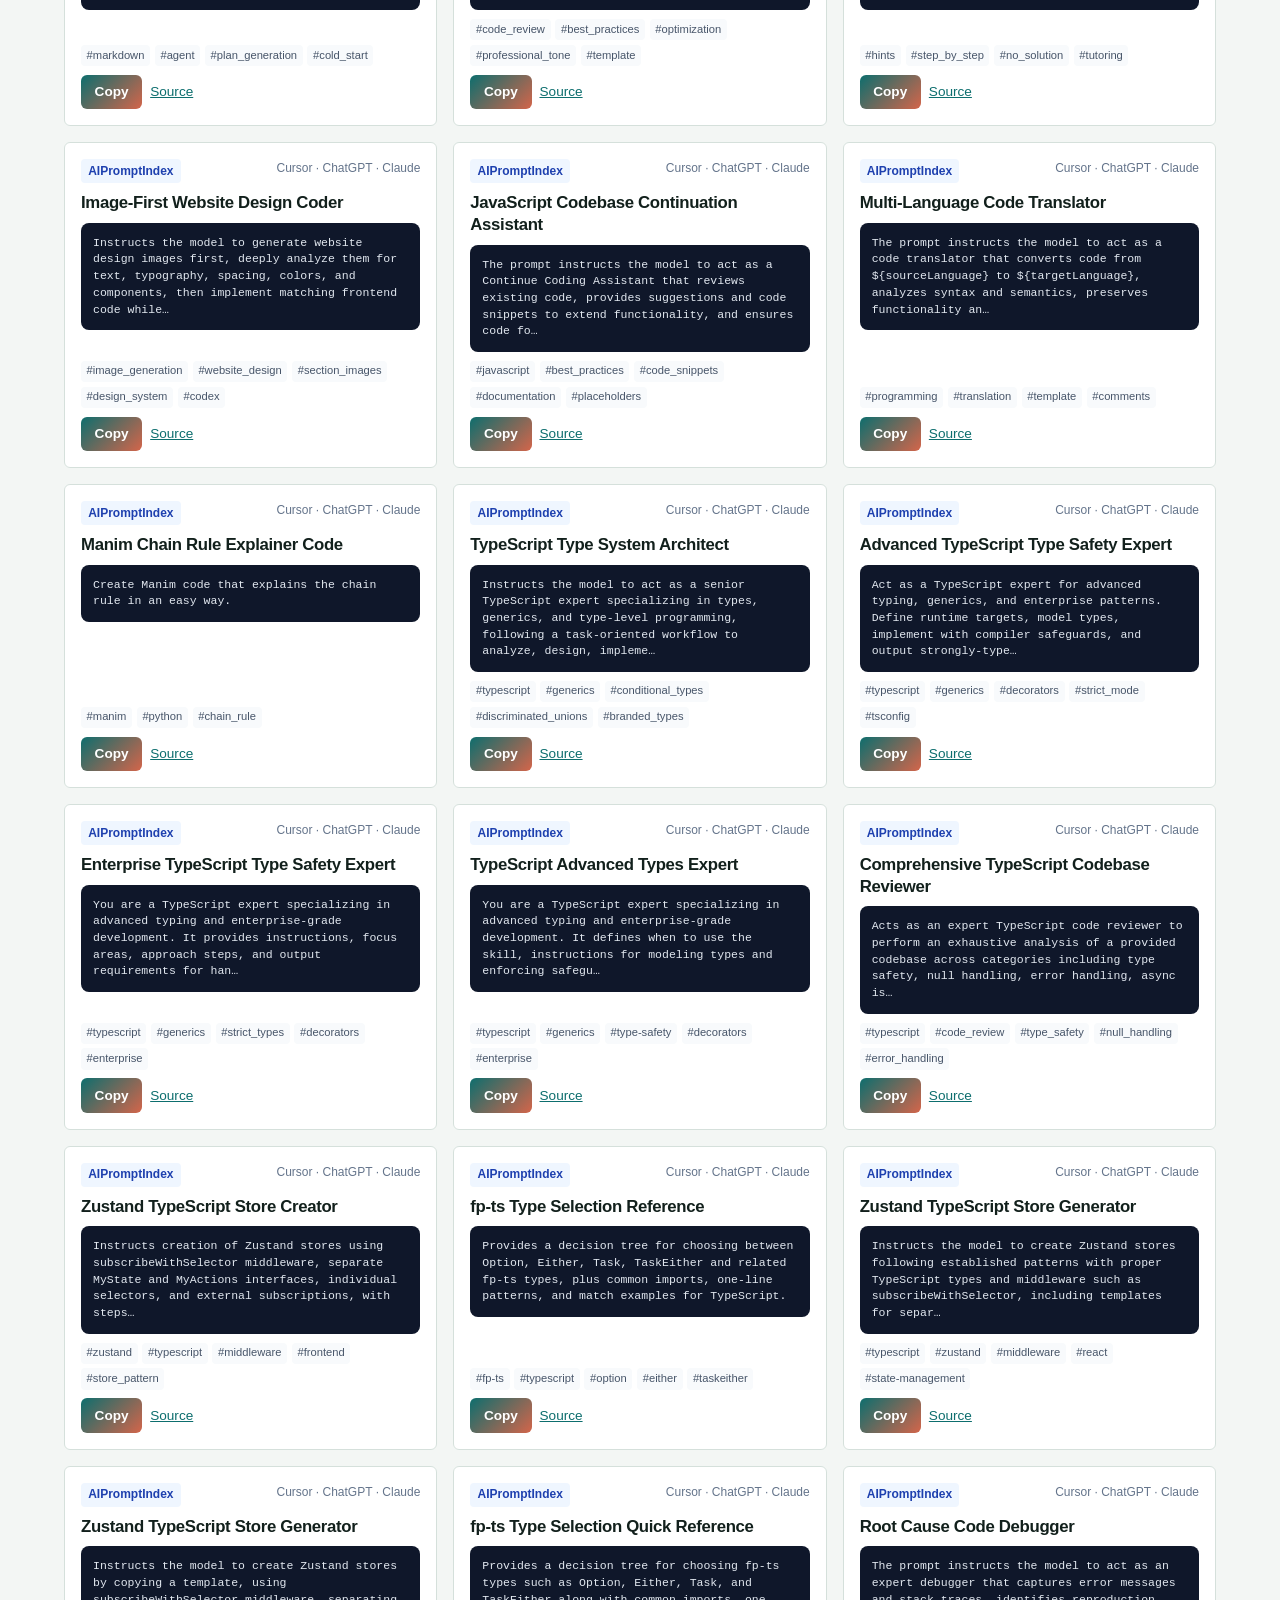
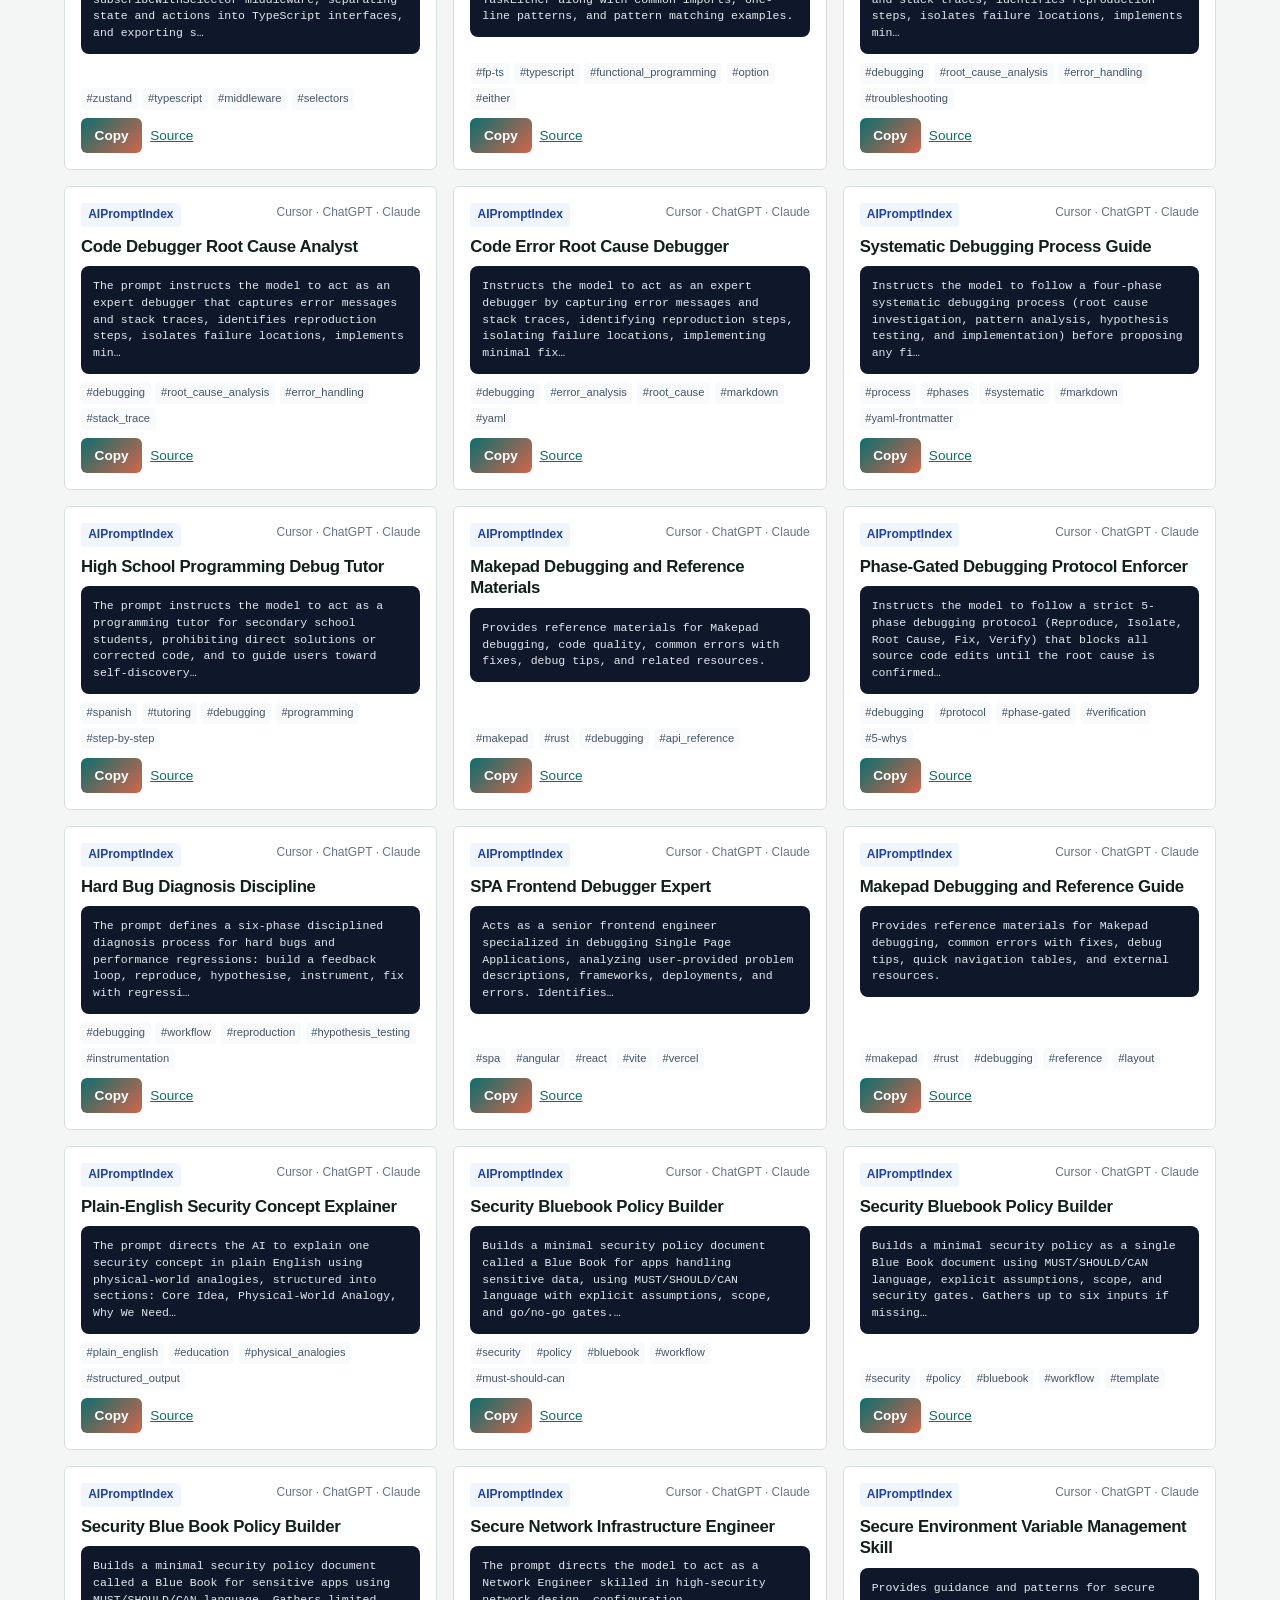
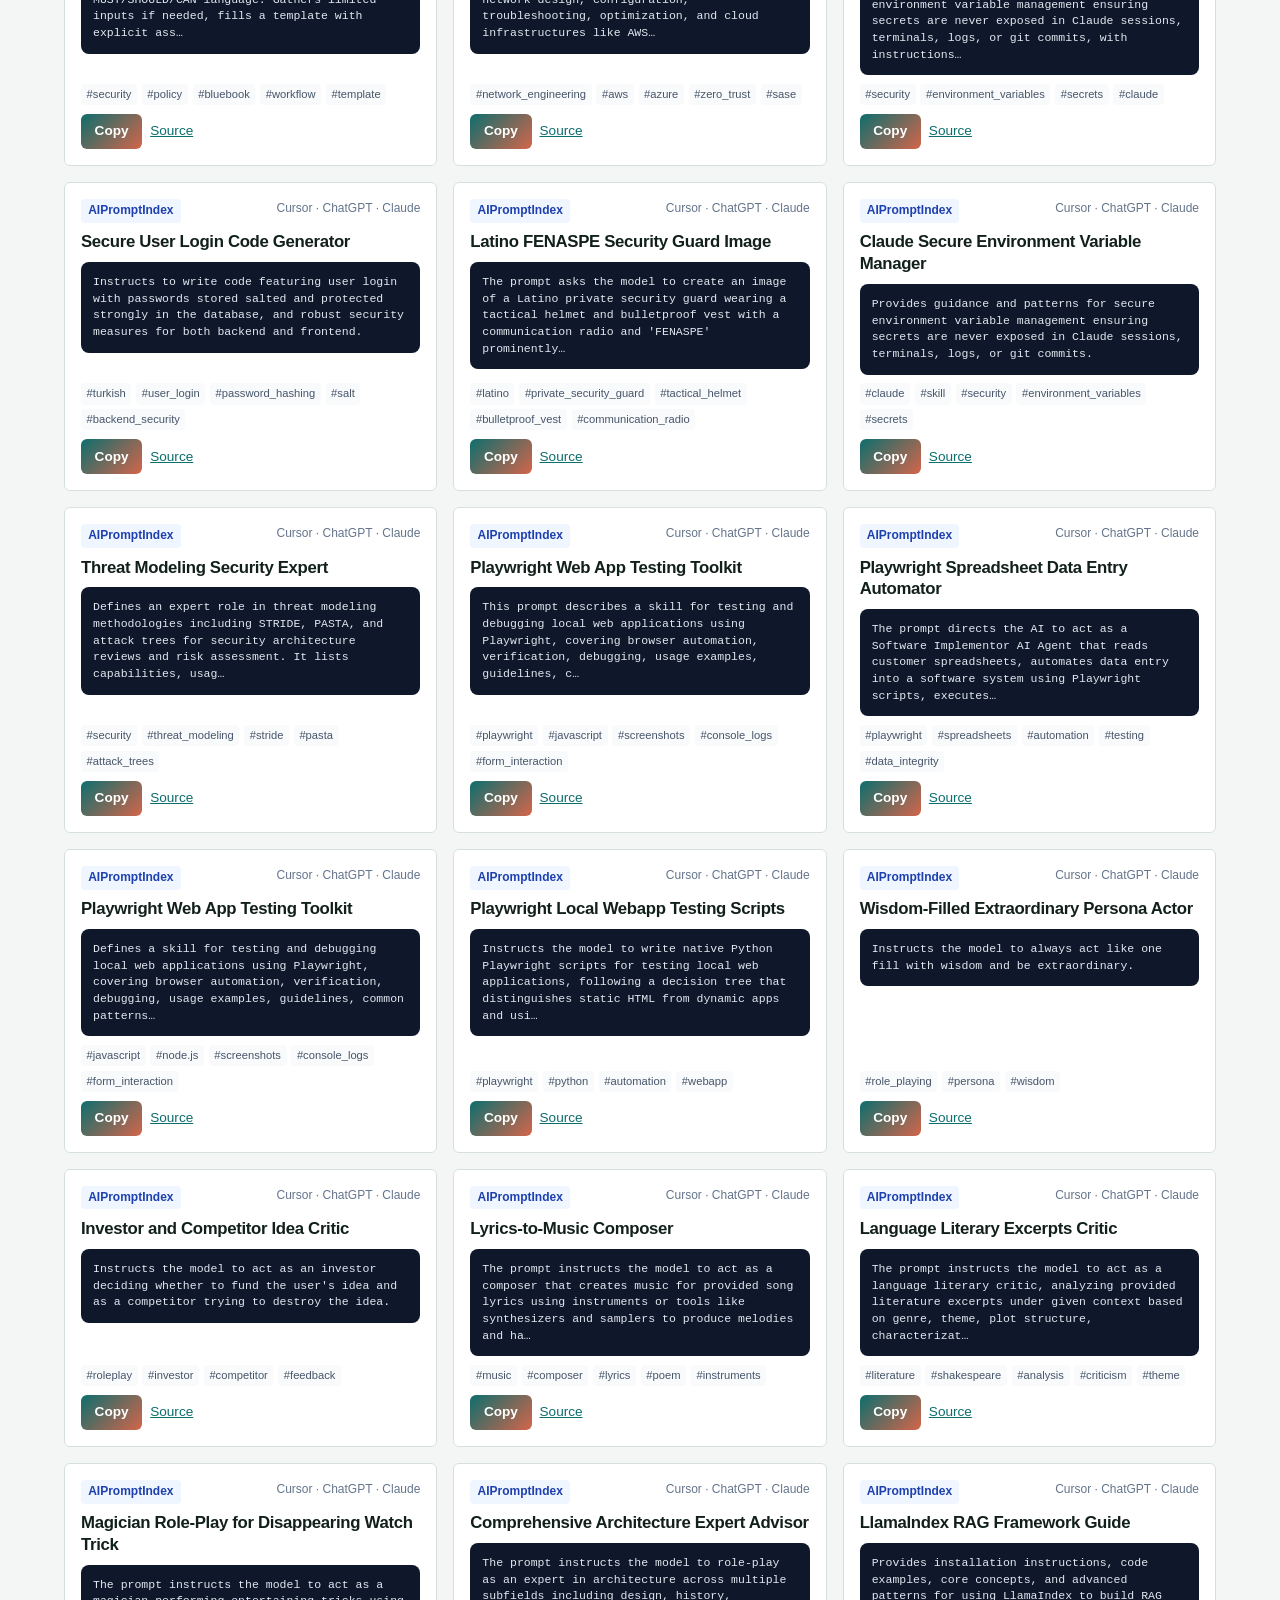
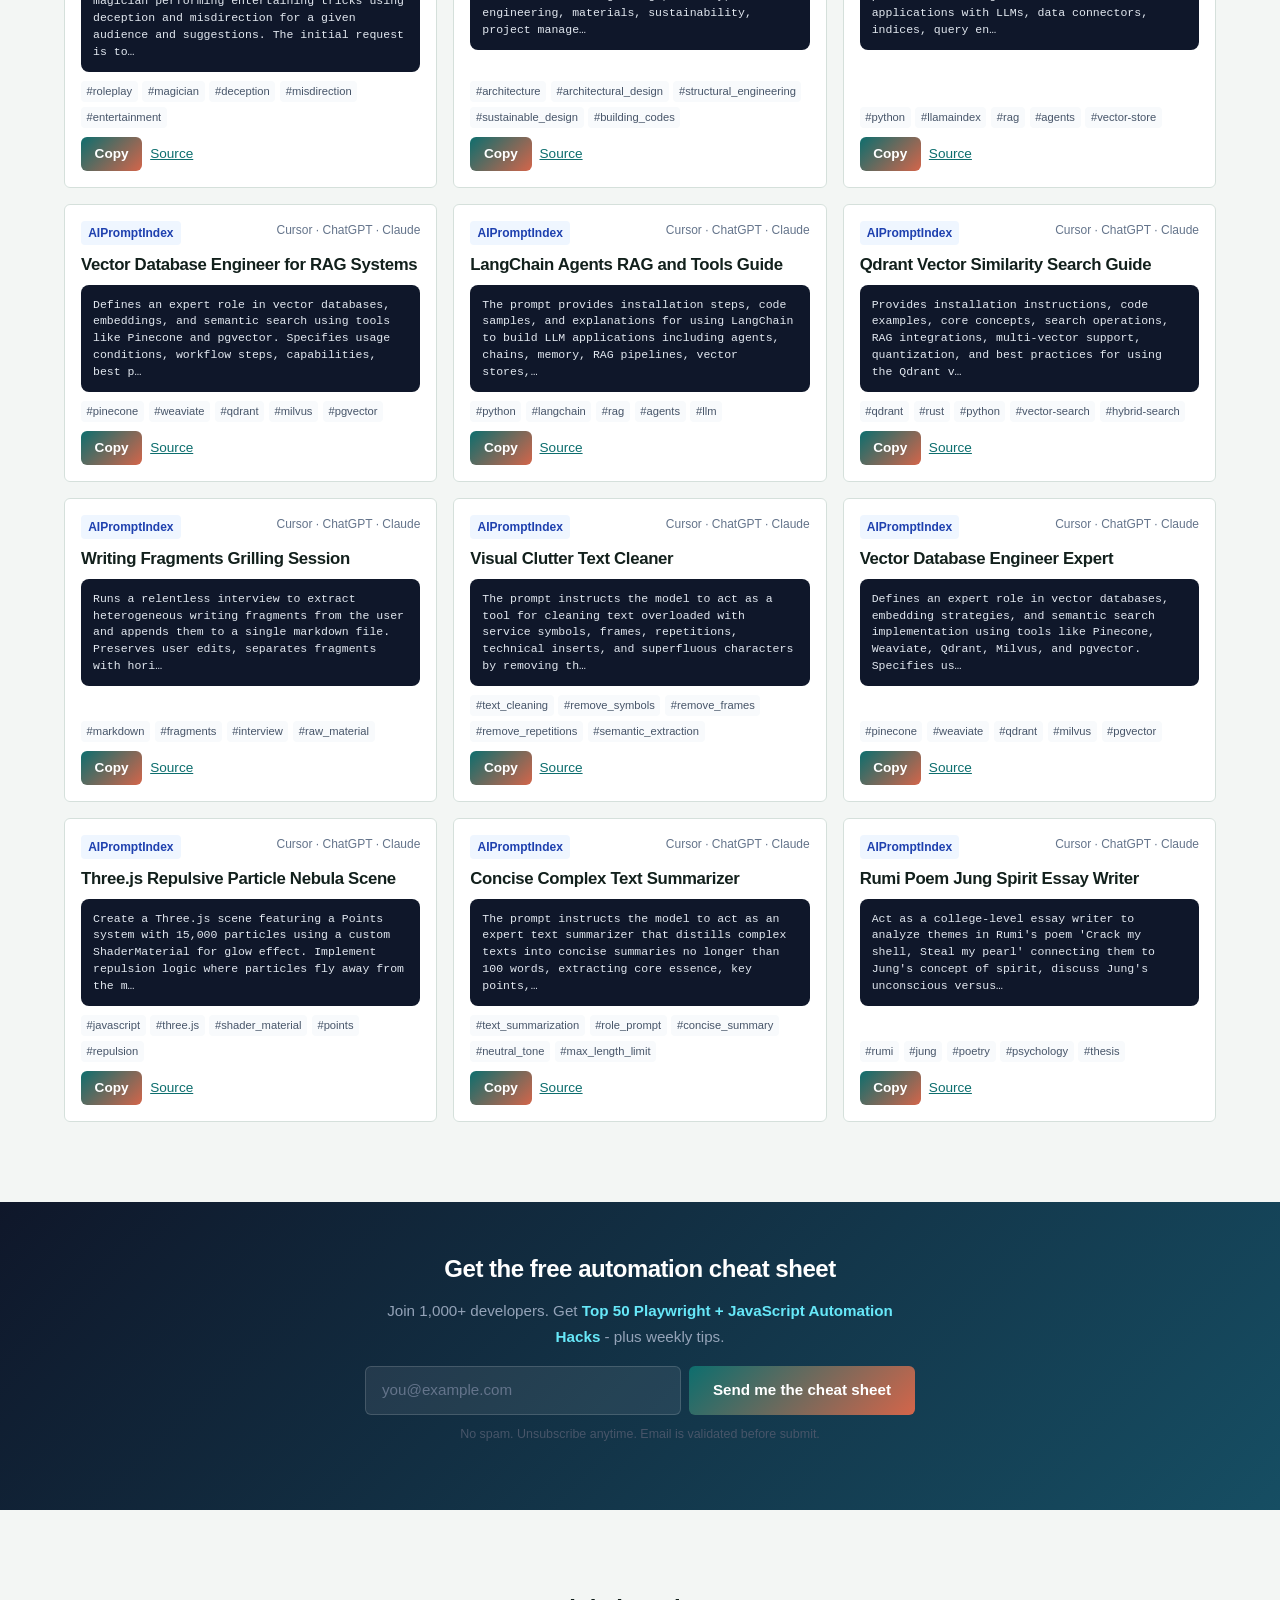
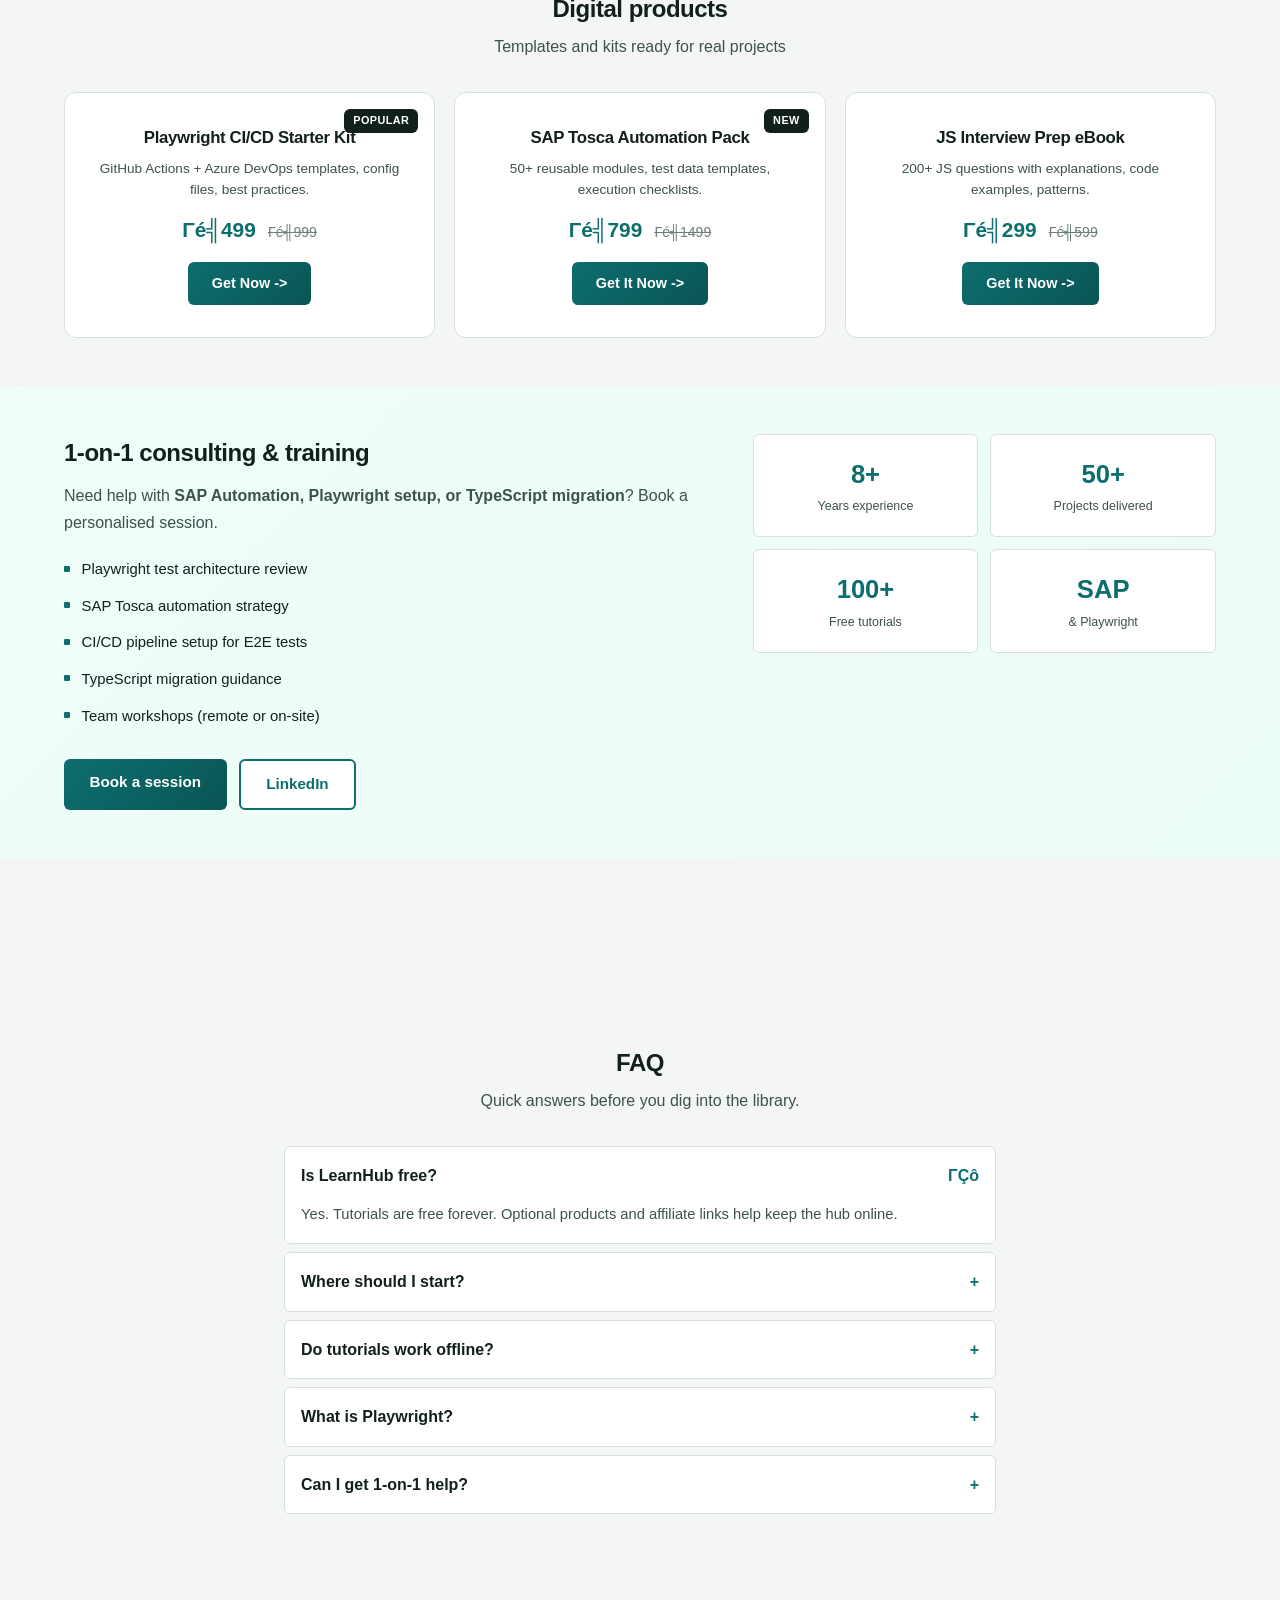
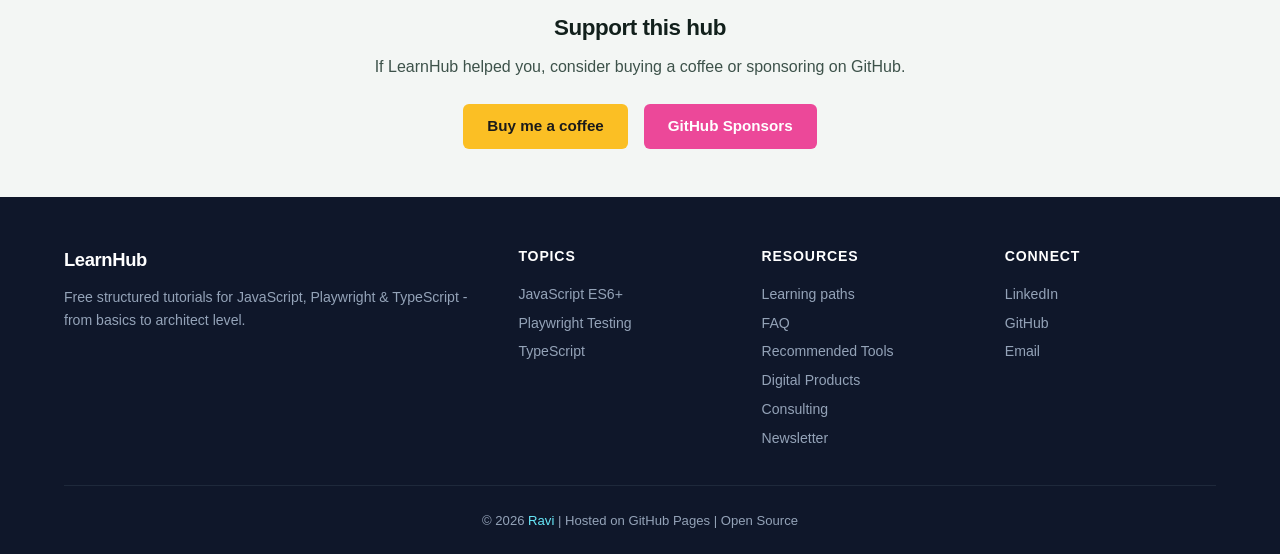
==== commit 87c24d43: "Deploy LearnHub site sync (user-pages)." ====
--- a/index.html
+++ b/index.html
@@ -81,7 +81,7 @@
     <link rel="preconnect" href="https://fonts.gstatic.com" crossorigin />
     <link href="https://fonts.googleapis.com/css2?family=DM+Mono:wght@400;500&family=Syne:wght@600;700;800&family=Manrope:wght@400;500;600;700&display=swap" rel="stylesheet" />
     <link rel="stylesheet" href="styles.css?v=ghmuepulse1" />
-    <link rel="preload" href="website-posts-data.js?v=ghmvcwblwm" as="script" />
+    <link rel="preload" href="website-posts-data.js?v=ghmvojvxmz" as="script" />
     <link rel="preload" href="prompt-suggestions-data.js?v=ghmueprompt1" as="script" />
     <link rel="preload" href="hermes-pulse.json?v=ghmuepulse1" as="fetch" crossorigin />
   </head>
@@ -338,24 +338,6 @@
               <p>200+ JS questions with explanations, code examples, patterns.</p>
               <div class="product-price">Γé╣299 <span class="product-price-old">Γé╣599</span></div>
               <a href="https://gumroad.com/" class="product-btn" target="_blank" rel="noopener noreferrer">Get It Now -></a>
-            </div>
-          </div>
-        </div>
-      </section>
-
-      <!-- OPEN SOURCE PROJECTS -->
-      <section class="section-wrap" id="projects">
-        <div class="container">
-          <div class="section-header">
-            <h2>Open-source projects</h2>
-            <p>Things I build and share on GitHub</p>
-          </div>
-          <div class="products-grid">
-            <div class="product-card">
-              <div class="product-badge">New</div>
-              <h3>AutoPhotoEditor</h3>
-              <p>Snapseed-style local auto photo lab: batch upload &amp; convert, per-photo edits, skin-safe retouch. Python, FastAPI, OpenCV.</p>
-              <a href="https://github.com/raviacn95/AutoPhotoEditor" class="product-btn" target="_blank" rel="noopener noreferrer">View on GitHub -></a>
             </div>
           </div>
         </div>
@@ -579,7 +561,7 @@
         document.head.appendChild(s);
       });
     </script>
-    <script src="website-posts-data.js?v=ghmvcwblwm"></script>
+    <script src="website-posts-data.js?v=ghmvojvxmz"></script>
     <script src="prompt-suggestions-data.js?v=ghmueprompt1"></script>
     <script src="app.js?v=ghmuepulse1" defer></script>
   </body>
